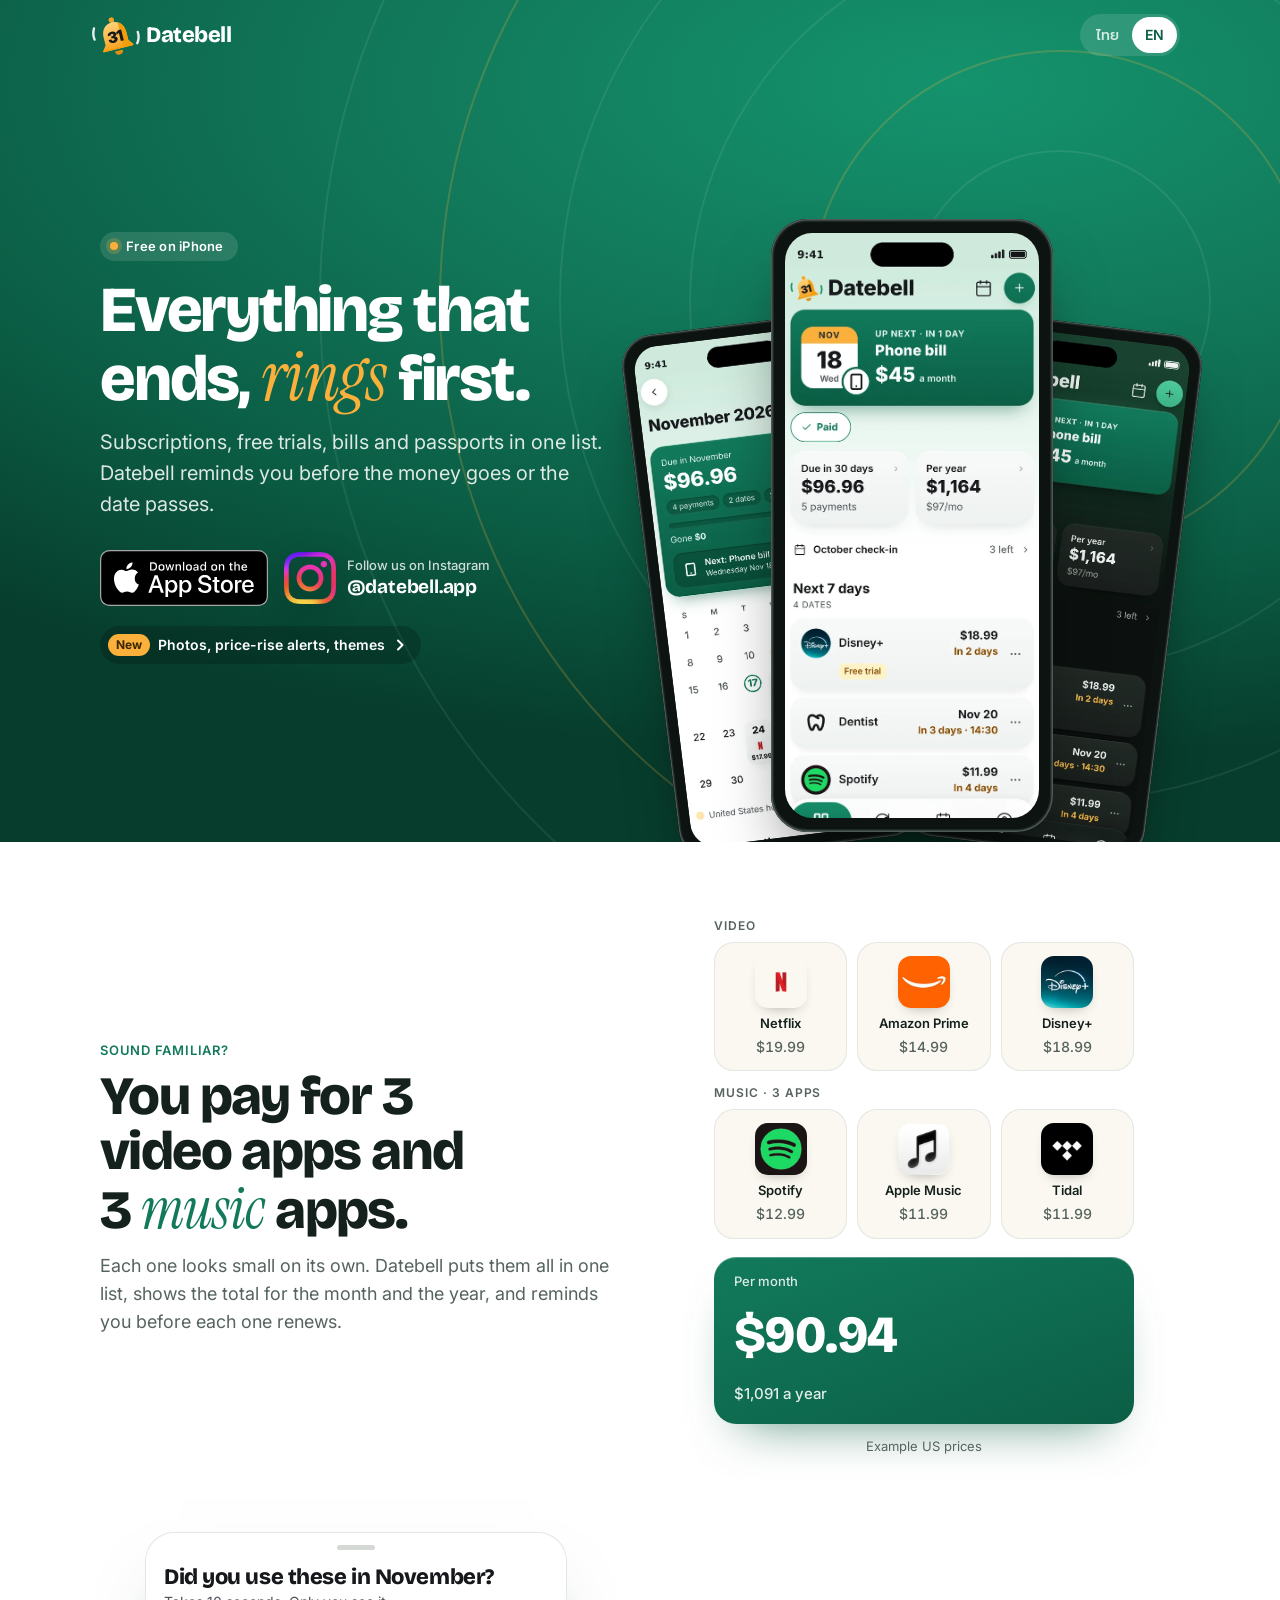
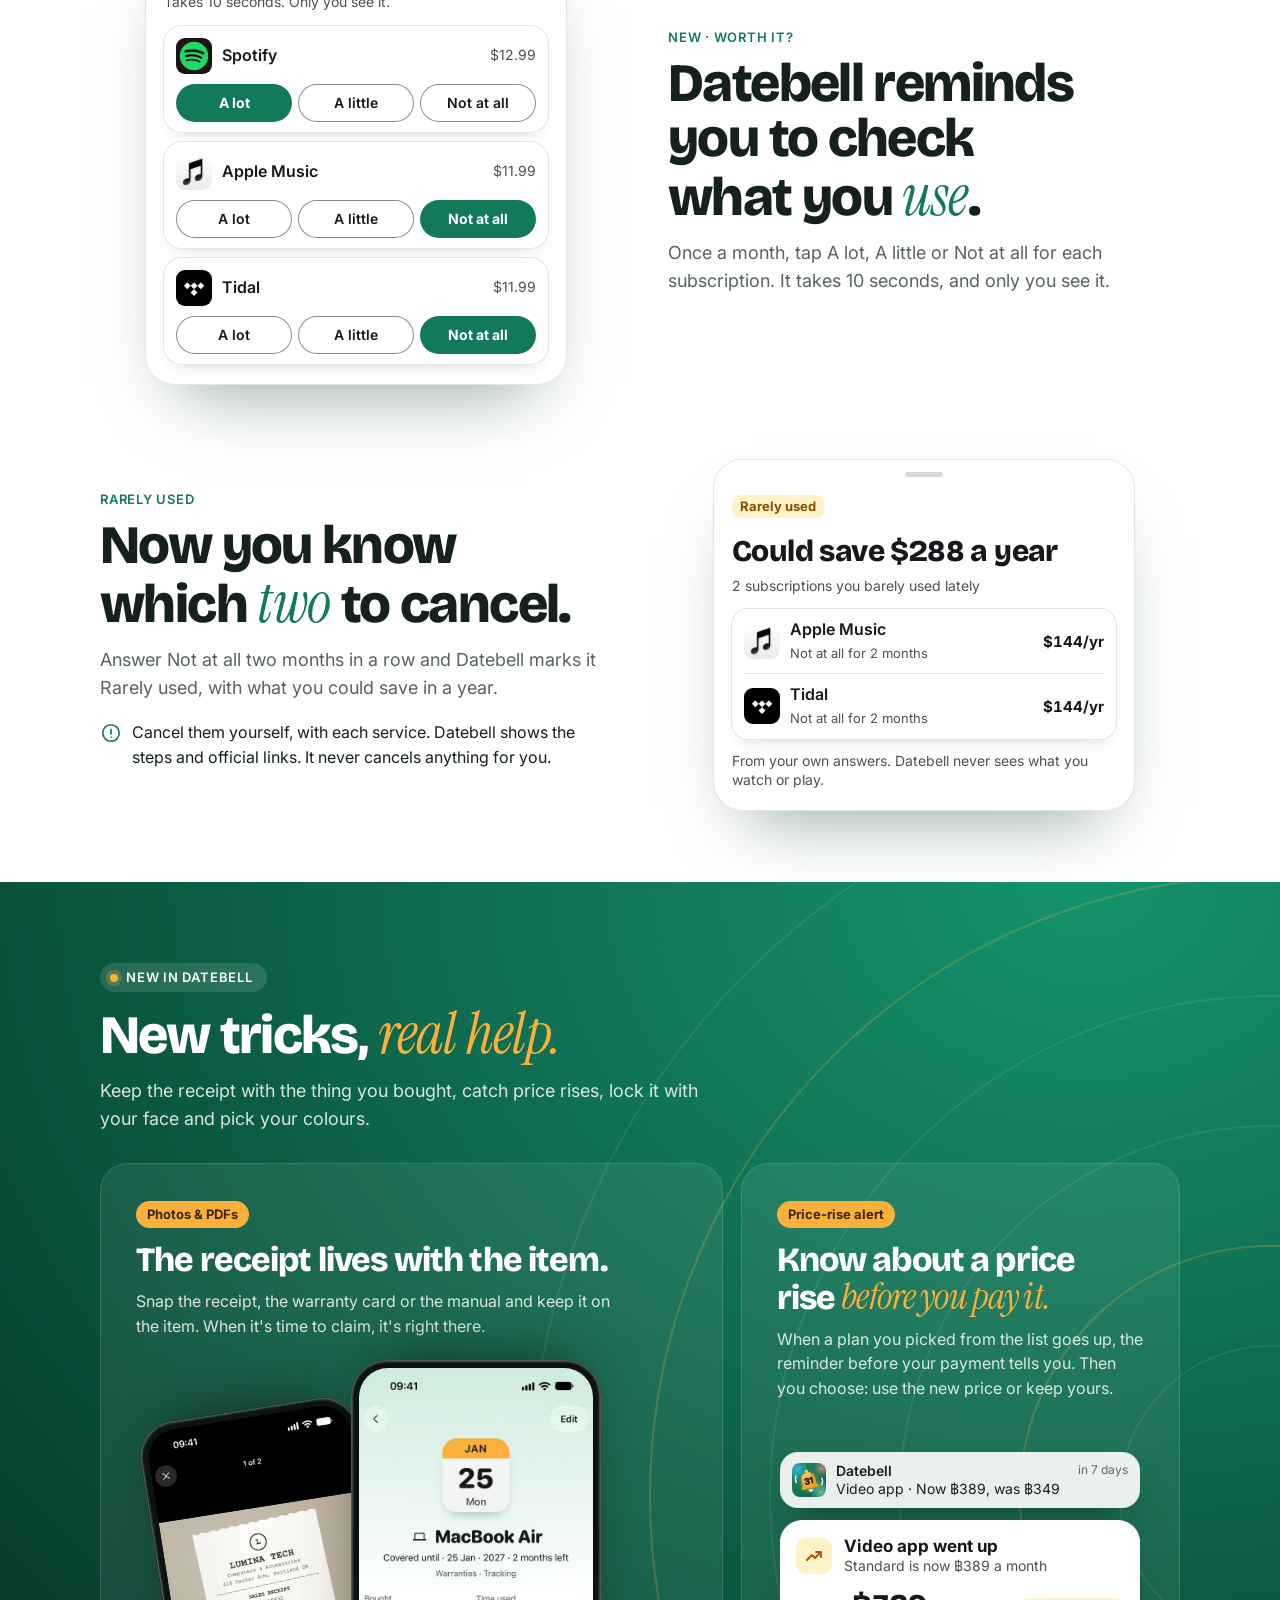
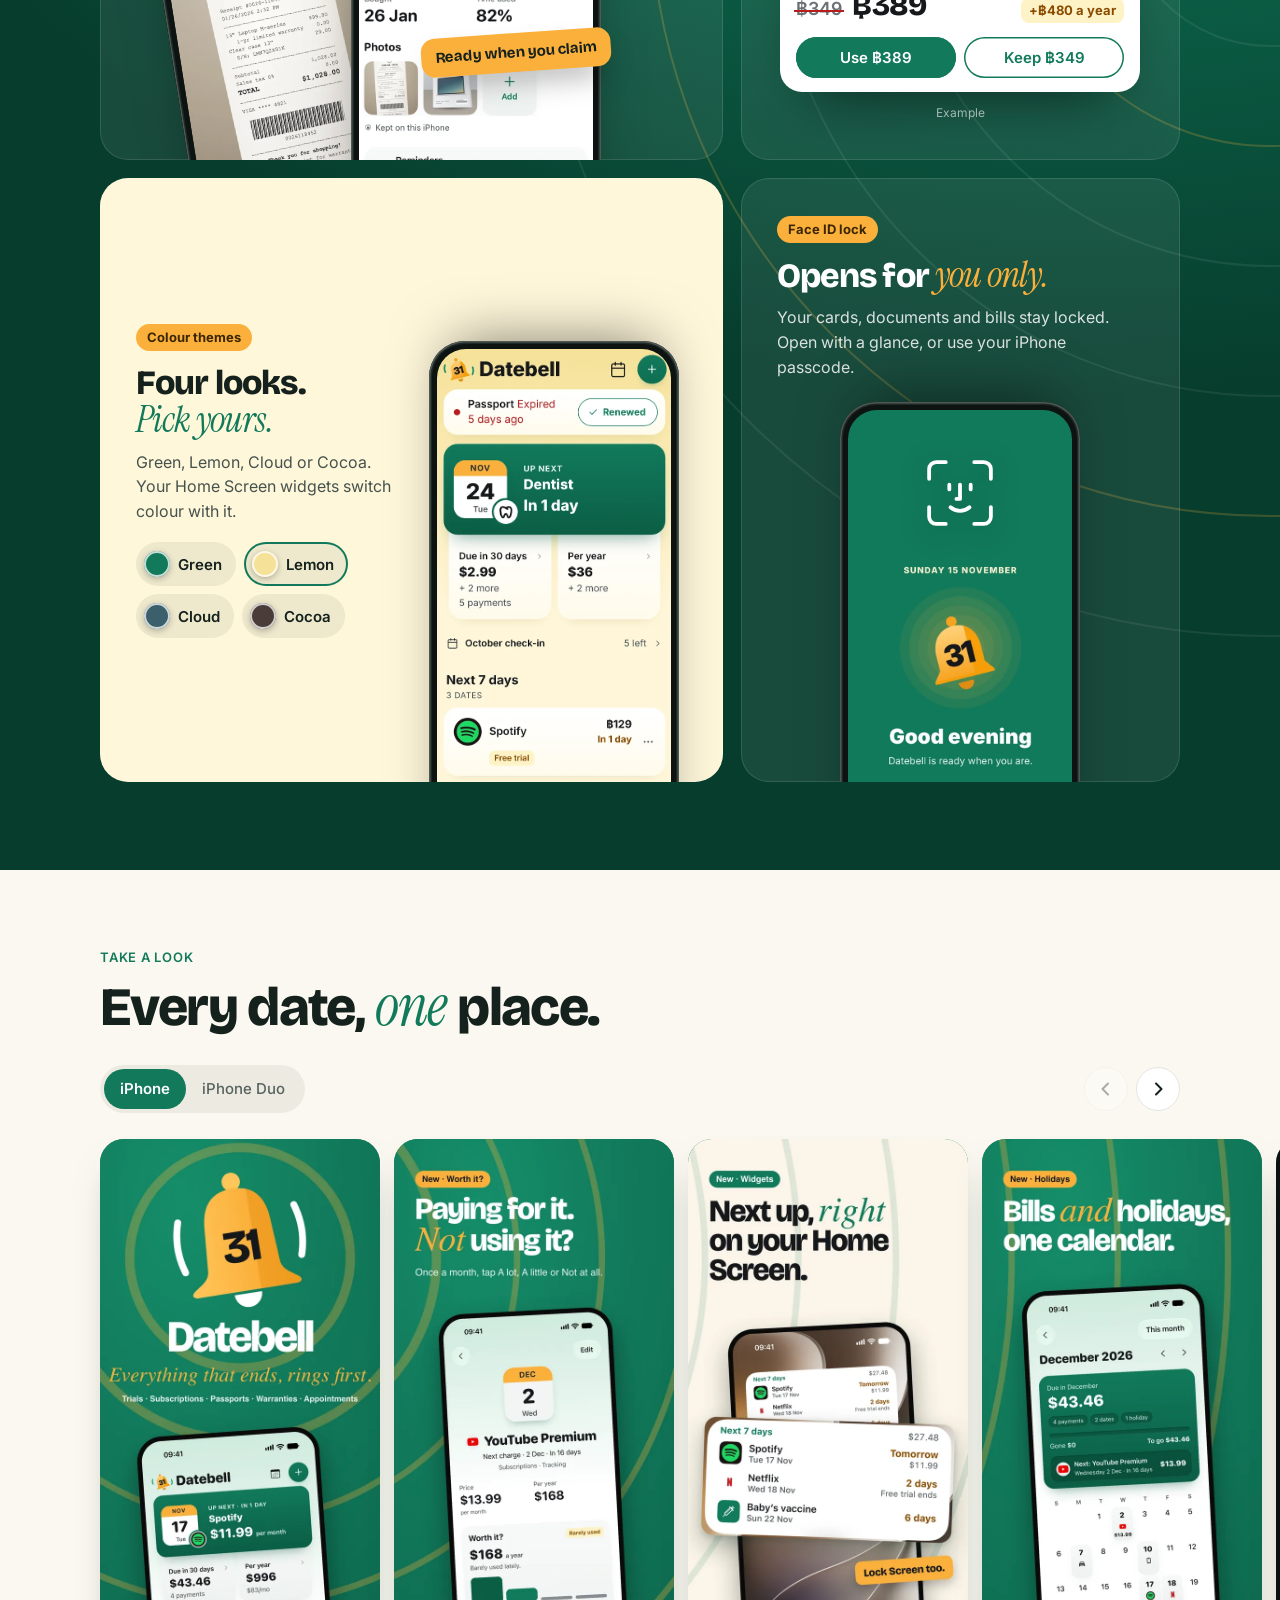
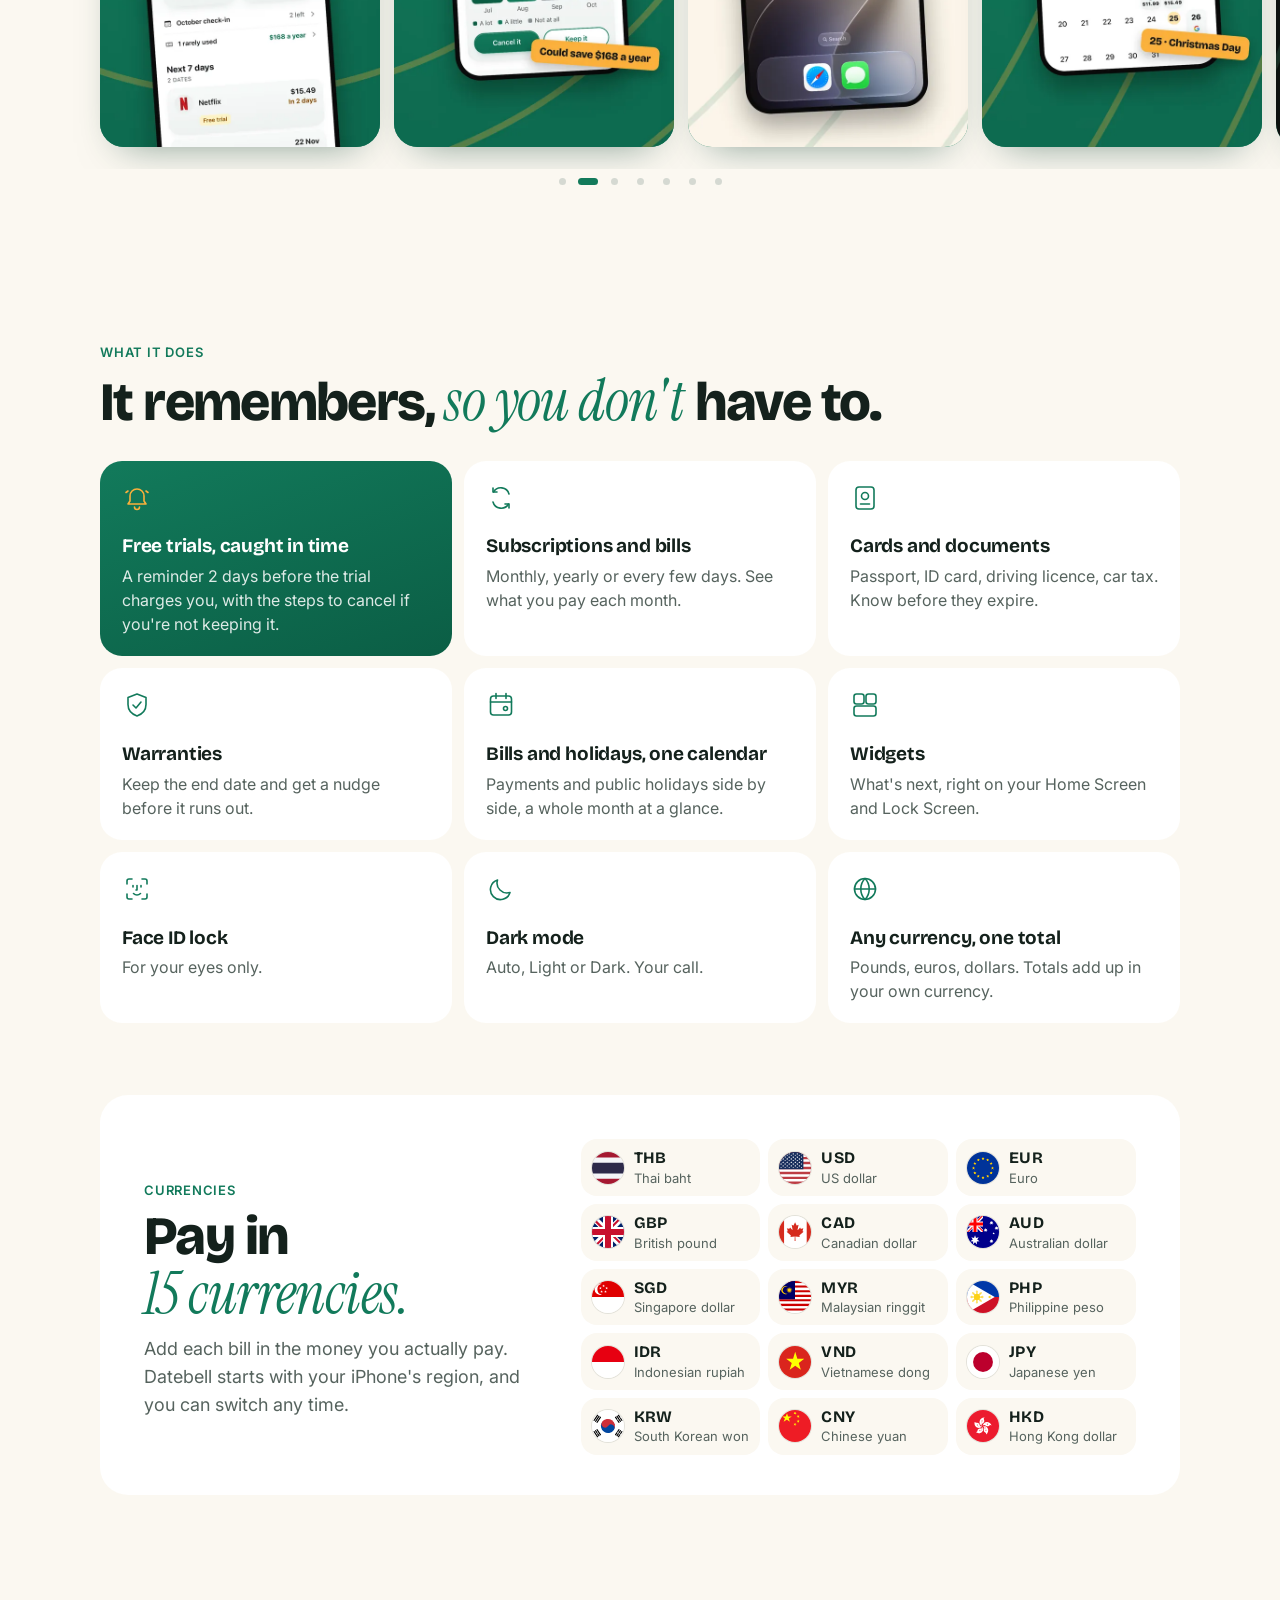
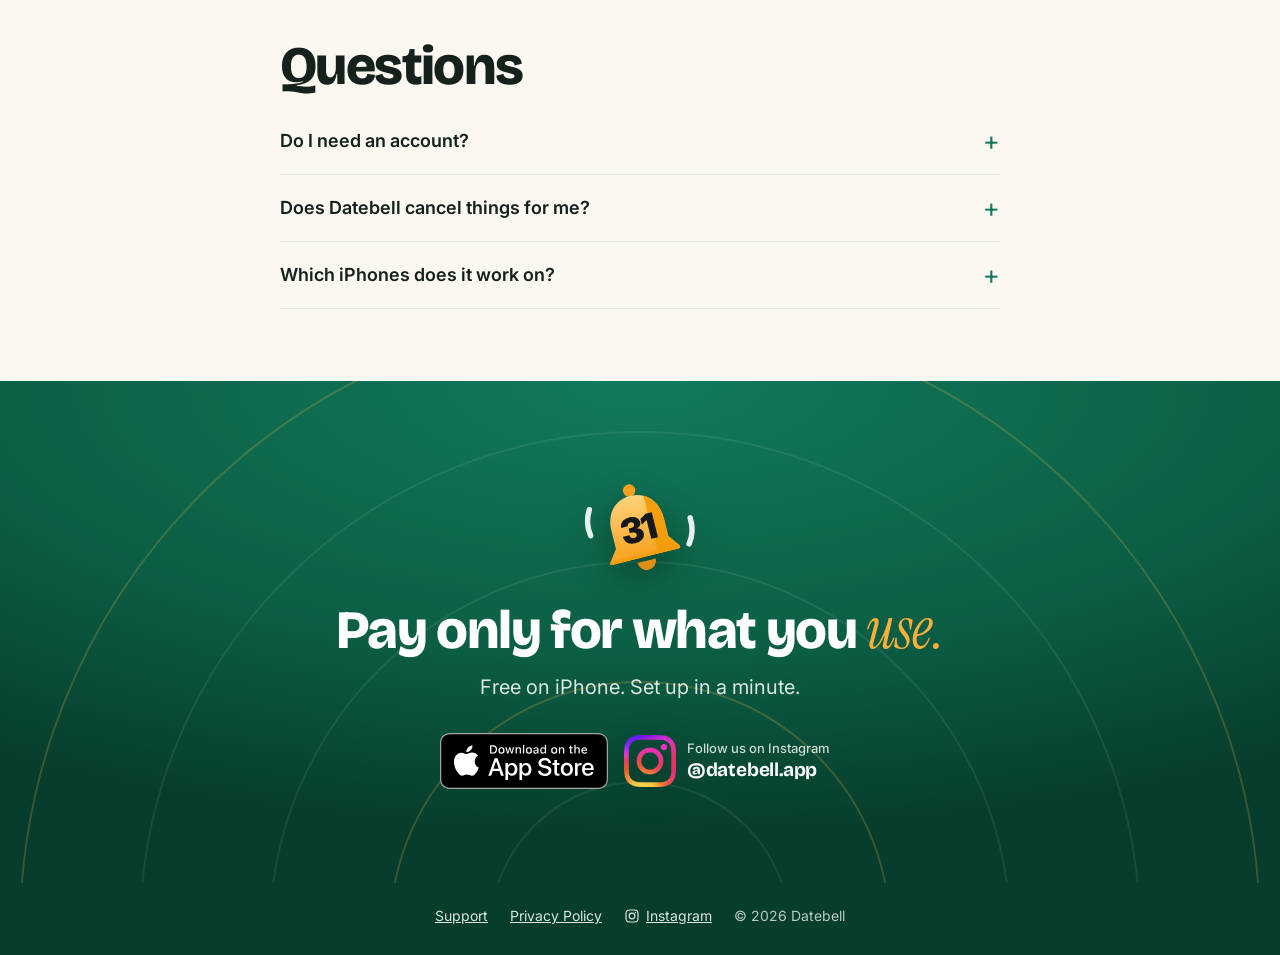
==== index.html @ 87855f4f "Show new features: photos & PDFs, price-rise alert, colour themes, Face ID lock Co-Authored-By: Clau" ====
<!doctype html>
<html lang="th">
<head>
<meta charset="utf-8">
<meta name="viewport" content="width=device-width,initial-scale=1,viewport-fit=cover">
<title>Datebell: อะไรใกล้หมดเขต กระดิ่งดังก่อน</title>
<meta name="description" content="Datebell เตือนก่อนหมดทดลองฟรี ก่อนตัดค่าสมาชิก และก่อนบัตร เอกสาร ประกันหมดอายุ ฟรีบน iPhone">
<meta name="theme-color" content="#0B5E45">
<meta property="og:type" content="website">
<meta property="og:site_name" content="Datebell">
<meta property="og:title" content="Datebell: อะไรใกล้หมดเขต กระดิ่งดังก่อน">
<meta property="og:description" content="เตือนก่อนหมดทดลองฟรี ก่อนตัดค่าสมาชิก และก่อนบัตร เอกสาร ประกันหมดอายุ ฟรีบน iPhone">
<meta property="og:url" content="https://datebell.github.io/">
<meta property="og:image" content="https://datebell.github.io/img/og.png">
<meta property="og:image:width" content="1200">
<meta property="og:image:height" content="630">
<meta name="twitter:card" content="summary_large_image">
<link rel="icon" href="icon.png">
<link rel="apple-touch-icon" href="img/icon-180.png">
<link rel="preconnect" href="https://fonts.googleapis.com">
<link rel="preconnect" href="https://fonts.gstatic.com" crossorigin>
<link rel="stylesheet" href="https://fonts.googleapis.com/css2?family=Bricolage+Grotesque:opsz,wght@12..96,600;12..96,800&family=Instrument+Serif:ital@1&family=Inter:wght@400;500;600&family=Prompt:wght@400;600;700&display=swap">
<style>
:root{
  --green:#168E6A;--green-ink:#127A5B;--deep:#0B5E45;--deeper:#073D2D;
  --yellow:#FBB03B;--gold:#F0A12A;
  --ink:#14211C;--muted:#56635E;--line:#E4E7E2;
  --paper:#FBF8F1;--card:#FFFFFF;--mint:#E7F3EE;
  --display:"Bricolage Grotesque","Prompt",system-ui,sans-serif;
  --serif:"Instrument Serif",Georgia,serif;
  --body:Inter,"Sukhumvit Set","Prompt",-apple-system,system-ui,sans-serif;
  --r:28px;--ease:cubic-bezier(.2,.8,.2,1);
}
*{box-sizing:border-box}
html{-webkit-text-size-adjust:100%;scroll-behavior:smooth}
body{margin:0;background:var(--paper);color:var(--ink);font:400 17px/1.55 var(--body);-webkit-font-smoothing:antialiased;overflow-x:hidden}
html[lang="th"] body{line-height:1.7}
img{max-width:100%;height:auto;display:block}
a{color:var(--green-ink)}
[data-l]{display:none}
html[lang="th"] [data-l="th"],html[lang="en"] [data-l="en"]{display:revert}
.wrap{max-width:1120px;margin:0 auto;padding:0 20px}
.sr{position:absolute;width:1px;height:1px;overflow:hidden;clip:rect(0 0 0 0);white-space:nowrap}
:focus-visible{outline:2px solid var(--yellow);outline-offset:3px;border-radius:8px}

/* ---------- hero ---------- */
.hero{position:relative;color:#fff;background:radial-gradient(120% 80% at 75% 10%,#14936D 0%,var(--green-ink) 35%,var(--deep) 70%,var(--deeper) 100%);overflow:hidden;isolation:isolate}
.rings{position:absolute;z-index:-1;width:1500px;height:1500px;left:50%;top:50%;transform:translate(-22%,-58%);pointer-events:none}
.rings circle{fill:none;stroke:rgba(255,255,255,.075);stroke-width:2}
.rings circle.y{stroke:rgba(251,176,59,.22)}
.top{display:flex;align-items:center;justify-content:space-between;padding-top:calc(14px + env(safe-area-inset-top));padding-bottom:6px}
.mark{display:flex;align-items:center;gap:10px;text-decoration:none;color:#fff;font:800 22px/1 var(--display);letter-spacing:-.02em}
.mark img{width:36px;height:36px;border-radius:9px}
.lang{display:inline-flex;background:rgba(255,255,255,.12);border-radius:999px;padding:3px}
.lang button{font:500 14px/1 var(--body);border:0;background:none;color:rgba(255,255,255,.82);padding:0 13px;min-height:36px;border-radius:999px;cursor:pointer}
.lang button[aria-pressed="true"]{background:#fff;color:var(--deep);font-weight:600}
.hero-grid{display:grid;gap:8px;padding-top:26px;padding-bottom:0}
.copy{text-align:center}
.pill{display:inline-flex;align-items:center;gap:8px;font:600 13px/1 var(--body);letter-spacing:.02em;background:rgba(255,255,255,.12);color:#fff;border-radius:999px;padding:8px 14px 8px 10px}
.pill i{width:8px;height:8px;border-radius:50%;background:var(--yellow);box-shadow:0 0 0 4px rgba(251,176,59,.22)}
h1{font:800 clamp(40px,11.5vw,76px)/.98 var(--display);letter-spacing:-.035em;margin:18px auto 16px;max-width:10.5em;text-wrap:balance}
html[lang="th"] h1{font-family:"Prompt",var(--display);font-weight:700;letter-spacing:-.01em;line-height:1.18;font-size:clamp(36px,10.5vw,64px);max-width:9em}
h1 em,h2 em{font:400 italic 1.08em/1 var(--serif);letter-spacing:-.01em}
html[lang="th"] h1 em,html[lang="th"] h2 em{font:inherit;font-style:normal}
h1 em,.final h2 em{color:var(--yellow)}
.lede{font-size:clamp(17px,4.4vw,20px);color:rgba(255,255,255,.86);max-width:30em;margin:0 auto;text-wrap:pretty}
.cta{display:flex;flex-wrap:wrap;justify-content:center;align-items:center;gap:12px;margin:28px 0 0}
.igb{display:inline-flex;align-items:center;gap:11px;min-height:56px;padding:4px 10px 4px 4px;border-radius:16px;color:#fff;text-decoration:none;line-height:1;transition:transform .2s var(--ease)}
.igb:active{transform:scale(.97)}
.igb .logo{flex:0 0 auto;display:grid;place-items:center;filter:drop-shadow(0 6px 14px rgba(0,0,0,.25))}
.igb .logo img{width:52px;height:52px}
.igb .t{display:flex;flex-direction:column;gap:5px;text-align:left}
.igb small{font:500 13px/1 var(--body);color:rgba(255,255,255,.8)}
.igb b{font:700 19px/1 var(--display);letter-spacing:-.01em}
.badge{display:inline-block;line-height:0;border-radius:12px;transition:transform .2s var(--ease)}
.badge:active{transform:scale(.97)}
.badge img{height:56px;width:auto}
.ig{flex:0 0 auto;fill:none;stroke:currentColor;stroke-width:1.8}
.ig .dot{fill:currentColor;stroke:none}
footer .igl{display:inline-flex;align-items:center;gap:6px}
footer .igl .ig{width:16px;height:16px}
.note{font-size:14px;color:rgba(255,255,255,.78)}
.note b{color:#fff;font-weight:600}

/* phone fan */
.stage{position:relative;height:clamp(440px,128vw,600px);margin-top:34px}
@keyframes ring{0%,62%,100%{transform:rotate(0)}66%{transform:rotate(14deg)}72%{transform:rotate(-11deg)}78%{transform:rotate(7deg)}84%{transform:rotate(-4deg)}90%{transform:rotate(2deg)}}
.slide{position:absolute;left:50%;top:62px;width:clamp(200px,56vw,270px);aspect-ratio:600/1304;border-radius:13% / 6%;padding:2.6%;background:#0C1310;box-shadow:0 40px 70px -24px rgba(0,0,0,.6),inset 0 0 0 1.5px rgba(255,255,255,.22),inset 0 0 0 3px #1E2925;transition:transform .9s var(--ease)}
.slide img{width:100%;height:100%;object-fit:cover;object-position:top;border-radius:10.6% / 4.9%}
.s1{z-index:3;transform:translateX(-50%)}
.s2{z-index:2;transform:translateX(-112%) translateY(46px) rotate(-8deg) scale(.86)}
.s3{z-index:1;transform:translateX(12%) translateY(46px) rotate(8deg) scale(.86)}
.js .stage:not(.in) .s2{transform:translateX(-50%) translateY(30px) scale(.9)}
.js .stage:not(.in) .s3{transform:translateX(-50%) translateY(30px) scale(.9)}


/* ---------- sections ---------- */
section.block{padding:72px 0}
.kicker{display:inline-block;font:600 13px/1 var(--body);letter-spacing:.06em;text-transform:uppercase;color:var(--green-ink);margin-bottom:12px}
html[lang="th"] .kicker{letter-spacing:0;text-transform:none;font-size:14px}
h2{font:800 clamp(32px,8.6vw,54px)/1.02 var(--display);letter-spacing:-.03em;margin:0 0 14px;text-wrap:balance}
html[lang="th"] h2{font-family:"Prompt",var(--display);font-weight:700;letter-spacing:0;line-height:1.25}
h2 em{color:var(--green-ink)}
.intro{color:var(--muted);font-size:18px;max-width:34em;margin:0;text-wrap:pretty}
.head{margin-bottom:30px}

/* gallery */
.gal-bar{display:flex;flex-wrap:wrap;gap:12px;align-items:center;justify-content:space-between;margin-bottom:22px}
.seg{display:inline-flex;background:#EDEAE1;border-radius:999px;padding:4px}
.seg button{font:500 15px/1 var(--body);border:0;background:none;color:var(--muted);min-height:40px;padding:0 16px;border-radius:999px;cursor:pointer}
.seg button[aria-pressed="true"]{background:var(--green-ink);color:#fff;font-weight:600}
.arrows{display:none;gap:8px}
.arrows button{width:44px;height:44px;border-radius:50%;border:1px solid var(--line);background:#fff;color:var(--ink);cursor:pointer;display:grid;place-items:center}
.arrows button:disabled{opacity:.35;cursor:default}
.rail{display:flex;gap:14px;overflow-x:auto;scroll-snap-type:x mandatory;--side:max(20px,calc((100vw - 1080px) / 2));padding:4px var(--side) 22px;scroll-padding-inline:var(--side);margin:0 calc(50% - 50vw);scrollbar-width:none;overscroll-behavior-x:contain}
.rail::-webkit-scrollbar{display:none}
.rail figure{margin:0;flex:0 0 auto;scroll-snap-align:center;width:min(66vw,280px);aspect-ratio:600/1304;border-radius:24px;overflow:hidden;background:var(--green-ink);box-shadow:0 18px 40px -22px rgba(7,61,45,.55)}
.rail.duo figure{width:min(86vw,560px);aspect-ratio:1200/844}
.rail img{width:100%;height:100%;object-fit:cover}
.dots{display:flex;justify-content:center;gap:2px}
.dots button{width:24px;height:24px;border:0;background:none;padding:0;cursor:pointer;display:grid;place-items:center}
.dots i{display:block;width:7px;height:7px;border-radius:7px;background:#D5D9D2;transition:width .3s var(--ease),background .3s}
.dots button[aria-current="true"] i{width:20px;background:var(--green-ink)}

/* subscription story (follows the reel: pain, one list, Worth it?, cancel yourself) */
.story{background:var(--card)}
.beat{display:grid;gap:30px;align-items:center}
.beat+.beat{margin-top:76px}
.tiles{display:grid;grid-template-columns:repeat(3,1fr);gap:10px;max-width:420px;margin:0 auto;width:100%}
.tiles .grp{grid-column:1/-1;font:600 12px/1 var(--body);letter-spacing:.08em;text-transform:uppercase;color:var(--muted);margin-top:6px}
html[lang="th"] .tiles .grp{letter-spacing:0;text-transform:none;font-size:13px}
.tile{background:var(--paper);border-radius:20px;padding:14px 8px 12px;text-align:center;box-shadow:inset 0 0 0 1px var(--line)}
.tile img{width:52px;height:52px;border-radius:13px;margin:0 auto 8px;box-shadow:0 6px 14px -8px rgba(0,0,0,.4)}
.tile b{display:block;font:600 13px/1.2 var(--body);white-space:nowrap;overflow:hidden;text-overflow:ellipsis}
.tile span{font:500 14px/1.3 var(--body);color:var(--muted);font-variant-numeric:tabular-nums}
.js .beat:not(.in) .tile{opacity:0;transform:translateY(16px) scale(.92)}
.tile{transition:opacity .5s var(--ease),transform .7s var(--ease)}
.total{grid-column:1/-1;margin-top:8px;border-radius:22px;padding:18px 20px;color:#fff;background:linear-gradient(160deg,var(--green-ink),var(--deep));box-shadow:inset 0 1px 0 rgba(255,255,255,.28),0 26px 50px -28px rgba(11,94,69,.7)}
.total small{display:block;font:500 13px/1 var(--body);color:rgba(255,255,255,.85)}
.total .big{font:800 clamp(40px,11vw,52px)/1.05 var(--display);letter-spacing:-.03em;font-variant-numeric:tabular-nums;margin:6px 0 2px;display:block}
.total .yr{font:500 15px/1.3 var(--body);color:rgba(255,255,255,.88)}
.eg{grid-column:1/-1;text-align:center;font-size:13px;color:var(--muted);margin:2px 0 0}
/* app sheets, drawn from the real check-in and Rarely used sheets */
.sheet{max-width:420px;margin:0 auto;width:100%;background:#fff;border-radius:var(--r);padding:12px 18px 20px;color:#16181B;box-shadow:0 0 0 1px var(--line),0 36px 70px -34px rgba(7,61,45,.5)}
.sheet::before{content:"";display:block;width:38px;height:5px;border-radius:5px;background:#D5D9D6;margin:0 auto 14px}
.sheet h3{font:800 22px/1.2 var(--display);letter-spacing:-.02em;margin:0 0 2px}
html[lang="th"] .sheet h3{font-family:"Prompt",var(--display);font-weight:700;letter-spacing:0}
.sheet .sm{font-size:14px;line-height:1.4;color:#4B5157;margin:0 0 14px}
.urow{border-radius:18px;padding:12px 12px 10px;background:#fff;box-shadow:0 0 0 1px #E4E6E5,0 8px 18px -12px rgba(22,24,27,.3);margin-top:10px}
.urow .who{display:flex;align-items:center;gap:10px;font:600 16px/1.2 var(--body);margin-bottom:10px}
.urow .who img,.rrow img{width:36px;height:36px;border-radius:9px;flex:0 0 auto}
.urow .who span{margin-left:auto;font-weight:400;font-size:14px;color:#4B5157}
.pick{display:flex;gap:6px}
.pick i{flex:1;font:600 14px/1 var(--body);font-style:normal;text-align:center;padding:12px 4px;border-radius:22px;box-shadow:inset 0 0 0 1px #868B90;transition:background .35s var(--ease),color .35s,box-shadow .35s}
.beat.in .pick i.on,html:not(.js) .pick i.on{background:#127A5B;color:#fff;box-shadow:none;font-weight:700}
.urow:nth-of-type(2) .pick i{transition-delay:.45s}.urow:nth-of-type(3) .pick i{transition-delay:.9s}
.sheet .tagr{display:inline-block;font:700 13px/1 var(--body);color:#8A4B00;background:#FEF3C7;border-radius:8px;padding:5px 8px;margin-bottom:10px}
.sheet .save-n{font:800 clamp(24px,7vw,30px)/1.15 var(--display);letter-spacing:-.02em;margin:0 0 2px;font-variant-numeric:tabular-nums}
html[lang="th"] .sheet .save-n{font-family:"Prompt",var(--display);font-weight:700;letter-spacing:0}
.rlist{border-radius:16px;box-shadow:0 0 0 1px #E4E6E5,0 8px 18px -12px rgba(22,24,27,.3);padding:0 12px;margin:14px 0 12px}
.rrow{display:flex;align-items:center;gap:10px;padding:10px 0}
.rrow+.rrow{border-top:1px solid #E4E6E5}
.rrow div{flex:1;min-width:0;line-height:1.3}
.rrow b{display:block;font:600 16px/1.3 var(--body)}
.rrow div span{font-size:13px;color:#4B5157}
.rrow>span{font:700 15px/1 var(--body);font-variant-numeric:tabular-nums}
.sheet .sm:last-child{margin:0}
.self{display:flex;gap:10px;align-items:flex-start;margin-top:18px;font-size:16px;color:var(--ink);max-width:34em}
.self svg{flex:0 0 auto;width:22px;height:22px;margin-top:2px;stroke:var(--green-ink);fill:none;stroke-width:1.8;stroke-linecap:round;stroke-linejoin:round}

/* features */
.feats{display:grid;gap:12px}
.f{position:relative;background:var(--card);border-radius:22px;padding:22px 22px 20px}
.f svg{width:30px;height:30px;stroke:var(--green-ink);fill:none;stroke-width:1.6;stroke-linecap:round;stroke-linejoin:round;margin-bottom:14px}
.f h3{font:700 19px/1.25 var(--display);letter-spacing:-.01em;margin:0 0 6px}
html[lang="th"] .f h3{font-family:"Prompt",var(--display);font-weight:600;letter-spacing:0}
.f p{margin:0;color:var(--muted);font-size:16px;line-height:1.5}
.new{position:absolute;top:20px;right:18px;font:600 12px/1 var(--body);color:#3A2600;background:#FDE3B5;border-radius:999px;padding:6px 9px}
.f.hero-f{background:linear-gradient(160deg,var(--green-ink),var(--deep));color:#fff}
.f.hero-f svg{stroke:var(--yellow)}
.f.hero-f p{color:rgba(255,255,255,.86)}

/* faq */
.faq{max-width:760px}
.faq details{border-bottom:1px solid var(--line)}
.faq summary{list-style:none;cursor:pointer;display:flex;justify-content:space-between;gap:16px;align-items:center;padding:20px 0;font:600 18px/1.35 var(--body)}
.faq summary::-webkit-details-marker{display:none}
.faq summary::after{content:"+";font:400 26px/1 var(--body);color:var(--green-ink);transition:transform .25s var(--ease)}
.faq details[open] summary::after{transform:rotate(45deg)}
.faq p{margin:0 0 20px;color:var(--muted)}

/* final */
.final{position:relative;overflow:hidden;isolation:isolate;text-align:center;color:#fff;background:radial-gradient(90% 90% at 50% 0%,var(--green-ink),var(--deep) 60%,var(--deeper));padding:84px 0 92px}
.final .rings{transform:translate(-50%,-30%)}
.final h2{color:#fff}
.final .lede{margin-bottom:6px}

footer{background:var(--deeper);color:rgba(255,255,255,.72);font-size:14px}
footer .wrap{display:flex;flex-wrap:wrap;gap:10px 22px;justify-content:center;padding-top:22px;padding-bottom:calc(96px + env(safe-area-inset-bottom))}
footer a{color:rgba(255,255,255,.86)}

/* sticky mobile cta */
.dock{position:fixed;z-index:20;left:12px;right:12px;bottom:calc(12px + env(safe-area-inset-bottom));display:flex;align-items:center;gap:12px;padding:10px 10px 10px 12px;border-radius:20px;background:rgba(255,255,255,.92);backdrop-filter:blur(16px) saturate(1.4);-webkit-backdrop-filter:blur(16px) saturate(1.4);box-shadow:0 18px 40px -14px rgba(7,61,45,.45),0 0 0 1px rgba(7,61,45,.06);transform:translateY(140%);transition:transform .45s var(--ease)}
.dock.show{transform:none}
.dock img{width:40px;height:40px;border-radius:10px}
.dock div{flex:1;min-width:0;line-height:1.25}
.dock b{display:block;font:700 16px/1.2 var(--display)}
.dock div>span{font-size:13px;color:var(--muted)}
.dock a.get{flex:0 0 auto;display:inline-flex;align-items:center;min-height:44px;padding:0 18px;border-radius:999px;background:var(--green-ink);color:#fff;text-decoration:none;font:600 15px/1 var(--body)}
.dock a.get:active{background:#0F6E52}

/* reveal */
.js .rv{opacity:0;transform:translateY(22px);transition:opacity .7s var(--ease),transform .8s var(--ease)}
.js .rv.in{opacity:1;transform:none}



/* gold bell: swings like "rings" (same keyframes and timing) */
.dbell{display:block;overflow:visible}
.dbell .sw{transform-box:view-box;transform-origin:422px 217px}
.dbell .cl{transform-box:view-box;transform-origin:422px 217px}
.dbell .w{transform-box:fill-box;transform-origin:center;opacity:.9}
.mark .dbell{width:52px;height:52px;margin:-8px -6px -8px -10px}
.final .dbell{width:120px;height:120px;margin:0 auto 14px;filter:drop-shadow(0 12px 16px rgba(0,0,0,.3))}
.ringing .sw{animation:ring 3s var(--ease) 1}
.ringing .cl{animation:clap 3s var(--ease) 1}
.ringing .wl{animation:waveL 3s var(--ease) 1}
.ringing .wr{animation:waveR 3s var(--ease) 1}
@keyframes clap{0%,64%,100%{transform:rotate(0)}68%{transform:rotate(-6deg)}74%{transform:rotate(8deg)}80%{transform:rotate(-5deg)}86%{transform:rotate(3deg)}}
@keyframes waveL{0%,62%,100%{transform:none;opacity:.9}70%{transform:translateX(-40px) scale(1.12);opacity:1}82%{transform:translateX(-10px);opacity:.9}}
@keyframes waveR{0%,62%,100%{transform:none;opacity:.9}70%{transform:translateX(40px) scale(1.12);opacity:1}82%{transform:translateX(10px);opacity:.9}}
.mark{cursor:pointer}


/* ---------- motion ---------- */
@keyframes up{to{opacity:1;transform:none}}
.js .copy>*{opacity:0;transform:translateY(18px);animation:up .9s var(--ease) forwards}
.js .copy>:nth-child(2){animation-delay:.08s}.js .copy>:nth-child(3){animation-delay:.18s}.js .copy>:nth-child(4){animation-delay:.28s}
h1 em{display:inline-block;transform-origin:50% 10%}
.ringing h1 em,h1.ringing em{animation:ring 3s var(--ease) 1}
.ripple{position:absolute;left:50%;top:46%;width:0;height:0;z-index:0;pointer-events:none}
.ripple i{position:absolute;left:-250px;top:-250px;width:500px;height:500px;border-radius:50%;border:2px solid rgba(251,176,59,.4);opacity:0;animation:ripple 5.4s cubic-bezier(.15,.6,.3,1) infinite}
.ripple i:nth-child(2){animation-delay:1.8s;border-color:rgba(255,255,255,.25)}
.ripple i:nth-child(3){animation-delay:3.6s}
@keyframes ripple{0%{transform:scale(.2);opacity:.9}100%{transform:scale(1.8);opacity:0}}
.final .ripple{top:130px}
@keyframes float{50%{translate:0 -12px}}
.slide{animation:float 6.5s ease-in-out infinite}
.s2{animation-delay:-2.2s}.s3{animation-delay:-4.4s}
.ntf{position:absolute;z-index:5;left:50%;top:-30px;width:min(330px,84vw);display:flex;gap:10px;align-items:center;padding:10px 12px;border-radius:20px;background:rgba(248,248,246,.9);-webkit-backdrop-filter:blur(18px) saturate(1.5);backdrop-filter:blur(18px) saturate(1.5);color:var(--ink);box-shadow:0 22px 44px -16px rgba(0,0,0,.5);opacity:0;transform:translate(-50%,-18px) scale(.95);transition:opacity .45s var(--ease),transform .7s var(--ease)}
.ntf{transition-duration:.2s,.25s}
.ntf.on{opacity:1;transform:translate(-50%,0);transition-duration:.45s,.7s}
.ntf img{width:38px;height:38px;border-radius:9px;flex:0 0 auto}
.ntf div{flex:1;min-width:0;line-height:1.3}
.ntf b{display:flex;justify-content:space-between;gap:8px;font:600 14px/1.3 var(--body)}
.ntf b small{white-space:nowrap;font-weight:400;color:#5F6A65;font-size:12px}
.ntf div>span{display:block;font-size:14px}
.js .f svg{opacity:0;transform:scale(.5) rotate(-18deg);transition:opacity .5s var(--ease) .25s,transform .8s var(--ease) .25s}
.js .f.in svg{opacity:1;transform:none}
.f{transition:box-shadow .3s var(--ease),translate .3s var(--ease)}
@media (hover:hover){.f:hover{translate:0 -4px;box-shadow:0 18px 36px -20px rgba(7,61,45,.35)}.badge:hover,.igb:hover{transform:translateY(-2px)}}

@media (min-width:640px){
  .feats{grid-template-columns:repeat(2,1fr)}
  .arrows{display:flex}
}
@media (min-width:960px){
  body{font-size:18px}
  h1{font-size:64px}
  html[lang="th"] h1{font-size:58px}
  .hero-grid{grid-template-columns:1fr 1fr;align-items:center;padding-top:30px;min-height:min(780px,calc(100vh - 60px))}
  .copy{text-align:left;padding-bottom:40px}
  h1,.copy .lede{margin-left:0}
  .copy .cta{justify-content:flex-start}
  .stage{height:640px;margin-top:20px}
  .ntf{top:-40px}
  .slide{width:282px}
  .s2{transform:translateX(-100%) translateY(60px) rotate(-7deg) scale(.86)}
  .s3{transform:translateX(0%) translateY(60px) rotate(7deg) scale(.86)}
  .beat{grid-template-columns:1fr 1fr;gap:56px}
  .beat.flip>:first-child{order:2}
  .feats{grid-template-columns:repeat(3,1fr)}
  .f.wide{grid-column:span 2}
  .dock{display:none}
  footer .wrap{padding-bottom:28px}
}
@media (prefers-reduced-motion:reduce){
  html{scroll-behavior:auto}
  .slide{animation:none}
  .ringing .sw,.ringing .cl,.ringing .w,.ringing h1 em{animation:none}
  .ripple{display:none}
  .js .copy>*{opacity:1;transform:none;animation:none}
  .js .f svg{opacity:1;transform:none;transition:none}
  .ntf{transition:none}
  .js .rv,.js .stage:not(.in) .s2,.js .stage:not(.in) .s3{opacity:1;transition:none}
  .js .stage:not(.in) .s2{transform:translateX(-112%) translateY(46px) rotate(-8deg) scale(.86)}
  .js .stage:not(.in) .s3{transform:translateX(12%) translateY(46px) rotate(8deg) scale(.86)}
  .js .rv{transform:none}
  .js .beat:not(.in) .tile{opacity:1;transform:none}
  .tile,.pick i{transition:none}
  .slide,.dock{transition:none}
}
/* Currencies (20 Nov 2026) */
#currencies{padding-top:0}
.cur{background:var(--card);border-radius:var(--r);padding:30px 22px 24px;display:grid;gap:26px}
.cur-t p{margin:0;color:var(--muted);max-width:30em}
.cur h2{margin-bottom:12px}
.flags{list-style:none;margin:0;padding:0;display:grid;grid-template-columns:repeat(2,minmax(0,1fr));gap:8px}
.flags li{display:flex;align-items:center;gap:10px;background:var(--paper);border-radius:16px;padding:10px 11px;min-width:0}
.flags img{width:32px;height:32px;border-radius:50%;flex:none;box-shadow:0 0 0 1px rgba(20,33,28,.1)}
.flags li>span{display:flex;flex-direction:column;min-width:0;line-height:1.2}
.flags b{font:700 16px/1.15 var(--display);letter-spacing:.01em}
.flags small{color:var(--muted);font-size:13px;line-height:1.25;margin-top:2px}
.js .cur .flags li{opacity:0;transform:translateY(10px) scale(.96);transition:opacity .45s var(--ease),transform .55s var(--ease);transition-delay:calc(var(--i)*35ms + .15s)}
.js .cur.in .flags li{opacity:1;transform:none}
.flags li:last-child{grid-column:1/-1}
@media (min-width:640px){.flags{grid-template-columns:repeat(3,minmax(0,1fr))}.flags li:last-child{grid-column:auto}}
@media (min-width:960px){.cur{grid-template-columns:minmax(0,5fr) minmax(0,7fr);align-items:center;gap:40px;padding:44px 44px 40px}}
@media (prefers-reduced-motion:reduce){.js .cur .flags li{opacity:1;transform:none;transition:none}}
/* ---------- New in Datebell (1.8 / 1.9) ---------- */
.newb{position:relative;overflow:hidden;isolation:isolate;color:#fff;background:radial-gradient(110% 70% at 85% 0%,#14936D 0%,var(--green-ink) 30%,var(--deep) 62%,var(--deeper) 100%);padding:80px 0 88px}
.newb .rings{transform:translate(-8%,-62%)}
.newb .kicker{display:inline-flex;align-items:center;gap:8px;color:#fff;background:rgba(255,255,255,.12);border-radius:999px;padding:8px 14px 8px 10px}
.newb .kicker i{width:8px;height:8px;border-radius:50%;background:var(--yellow);box-shadow:0 0 0 4px rgba(251,176,59,.22);animation:blink 2.4s var(--ease) infinite}
@keyframes blink{50%{box-shadow:0 0 0 8px rgba(251,176,59,0)}}
.newb h2{color:#fff}
.newb h2 em{color:var(--yellow)}
.newb .intro{color:rgba(255,255,255,.84)}
.nx{display:grid;gap:14px}
.nc{position:relative;overflow:hidden;border-radius:var(--r);padding:26px 22px 0;display:grid;gap:22px;background:rgba(255,255,255,.07);box-shadow:inset 0 0 0 1px rgba(255,255,255,.12)}
.nc .ntag{display:inline-block;font:700 13px/1 var(--body);color:#3A2600;background:var(--yellow);border-radius:999px;padding:7px 11px;margin-bottom:14px}
.nc h3{font:800 clamp(26px,7vw,34px)/1.08 var(--display);letter-spacing:-.025em;margin:0 0 10px;text-wrap:balance}
html[lang="th"] .nc h3{font-family:"Prompt",var(--display);font-weight:700;letter-spacing:0;line-height:1.28}
.nc h3 em{font:400 italic 1.08em/1 var(--serif);color:var(--yellow)}
html[lang="th"] .nc h3 em{font:inherit;font-style:normal}
.nc p{margin:0;color:rgba(255,255,255,.84);font-size:16px;line-height:1.55;max-width:30em}
.nv{position:relative;min-height:300px;display:flex;justify-content:center;align-items:flex-end}
/* phone (bottom cropped, like it rises out of the card) */
.ph{position:relative;width:min(240px,62vw);aspect-ratio:600/1300;border-radius:36px 36px 0 0;padding:8px 8px 0;background:#0C1310;box-shadow:0 -20px 60px -24px rgba(0,0,0,.55),inset 0 0 0 1.5px rgba(255,255,255,.22),inset 0 0 0 3px #1E2925;margin-bottom:-38%;overflow:hidden}
.ph img{width:100%;height:100%;object-fit:cover;object-position:top;border-radius:29px 29px 0 0}
.js .nc .ph{transform:translateY(40px);opacity:0;transition:transform 1s var(--ease) .1s,opacity .6s var(--ease) .1s}
.js .nc.in .ph{transform:none;opacity:1}
/* photos: two phones */
.duo2{height:340px;min-height:0;display:block}
.duo2 .ph{position:absolute;margin:0}
.duo2 .back{left:50%;top:44px;width:min(200px,50vw);transform-origin:bottom center}
.js .nc-photo .back{transform:translate(-92%,30px) rotate(-9deg);opacity:0}
.js .nc-photo.in .back,html:not(.js) .nc-photo .back{transform:translate(-92%,0) rotate(-9deg);opacity:1}
.duo2 .front{z-index:1;left:50%;top:0;width:min(220px,58vw);margin-left:calc(min(220px,58vw) * -.3)}
.pop{position:absolute;z-index:2;right:max(4%,calc(50% - 200px));bottom:22%;font:700 15px/1 var(--display);color:#14211C;background:var(--yellow);border-radius:14px;padding:12px 14px;box-shadow:0 16px 30px -12px rgba(0,0,0,.5);transform:rotate(-4deg) scale(.6);opacity:0;transition:transform .6s cubic-bezier(.3,1.6,.5,1) .9s,opacity .3s .9s}
html[lang="th"] .pop{font-family:"Prompt",var(--display);font-weight:600}
.nc.in .pop,html:not(.js) .pop{transform:rotate(-4deg);opacity:1}
/* price-rise card, drawn from the app's item card */
.nc-price .nv{flex-direction:column;align-items:center;justify-content:center;gap:12px;padding-bottom:28px;min-height:0}
.pn,.pc{width:100%;max-width:360px}
.pn{display:flex;gap:10px;align-items:center;padding:10px 12px;border-radius:18px;background:rgba(248,248,246,.94);color:var(--ink);box-shadow:0 18px 36px -16px rgba(0,0,0,.5)}
.pn img{width:34px;height:34px;border-radius:8px;flex:none}
.pn div{flex:1;min-width:0;line-height:1.3}
.pn b{display:flex;justify-content:space-between;font:600 14px/1.3 var(--body)}
.pn b small{font-weight:400;font-size:12px;color:#5F6A65}
.pn div>span{display:block;font-size:14px}
.pc{background:#fff;color:#16181B;border-radius:22px;padding:16px 16px 14px;box-shadow:0 30px 60px -28px rgba(0,0,0,.6)}
.pc-h{display:flex;gap:12px;align-items:center}
.pc-h .up{flex:none;width:36px;height:36px;border-radius:10px;background:#FEF3C7;display:grid;place-items:center}
.pc-h .up svg{width:20px;height:20px;fill:none;stroke:#B45309;stroke-width:2;stroke-linecap:round;stroke-linejoin:round}
.pc-h b{display:block;font:700 17px/1.25 var(--body)}
.pc-h small{display:block;font-size:14px;color:#4B5157;line-height:1.35}
.pc-n{display:flex;align-items:baseline;gap:10px;margin:14px 0 14px;font-variant-numeric:tabular-nums}
.pc-n .old{position:relative;font:600 18px/1 var(--body);color:#6B7176}
.pc-n .old::after{content:"";position:absolute;left:-2px;right:-2px;top:52%;height:2px;background:#B91C1C;transform:scaleX(0);transform-origin:left;transition:transform .45s var(--ease) .7s}
.pc-n .nw{font:800 30px/1 var(--display);letter-spacing:-.02em;display:inline-block;transform:translateY(10px);opacity:0;transition:transform .6s var(--ease) 1s,opacity .4s 1s}
.pc-n .yr{margin-left:auto;font:700 13px/1 var(--body);color:#8A4B00;background:#FEF3C7;border-radius:8px;padding:6px 8px;transform:scale(.7);opacity:0;transition:transform .5s cubic-bezier(.3,1.6,.5,1) 1.4s,opacity .3s 1.4s}
.nc.in .pc-n .old::after,html:not(.js) .pc-n .old::after{transform:none}
.nc.in .pc-n .nw,.nc.in .pc-n .yr,html:not(.js) .pc-n .nw,html:not(.js) .pc-n .yr{transform:none;opacity:1}
.pc-b{display:flex;gap:8px}
.pc-b i{flex:1;text-align:center;font:600 15px/1 var(--body);font-style:normal;padding:13px 6px;border-radius:999px;box-shadow:inset 0 0 0 1.5px #127A5B;color:#127A5B}
.pc-b i.pri{background:#127A5B;color:#fff}
.eg2{font-size:12px;color:rgba(255,255,255,.6)}
.js .nc-price .pn{transform:translateY(-14px);opacity:0;transition:transform .7s var(--ease) .2s,opacity .5s .2s}
.js .nc-price.in .pn{transform:none;opacity:1}
/* themes: the card takes the theme's colour */
.nc-theme{transition:background .6s var(--ease),color .6s var(--ease)}
.nc-theme[data-t="lemon"]{background:#FFF7DA;color:#14211C}
.nc-theme[data-t="cloud"]{background:linear-gradient(160deg,#3B5F6B,#264550)}
.nc-theme[data-t="cocoa"]{background:linear-gradient(160deg,#4A3C38,#2A2322)}
.nc-theme[data-t="lemon"] p{color:#46524D}
.nc-theme[data-t="lemon"] h3 em{color:#127A5B}
.nc-theme p,.nc-theme h3 em{transition:color .6s var(--ease)}
.sw{display:flex;flex-wrap:wrap;gap:8px;margin-top:18px}
.sw button{display:inline-flex;align-items:center;gap:8px;min-height:44px;padding:0 14px 0 8px;border-radius:999px;border:0;cursor:pointer;font:600 15px/1 var(--body);color:inherit;background:rgba(255,255,255,.12);transition:background .3s,box-shadow .3s}
.nc-theme[data-t="lemon"] .sw button{background:rgba(20,33,28,.07)}
.sw i{width:26px;height:26px;border-radius:50%;background:var(--c);box-shadow:inset 0 0 0 2px rgba(255,255,255,.75),0 2px 6px rgba(0,0,0,.25)}
.sw button[aria-pressed="true"]{box-shadow:inset 0 0 0 2px var(--yellow)}
.nc-theme[data-t="lemon"] .sw button[aria-pressed="true"]{box-shadow:inset 0 0 0 2px #127A5B}
.stack img{position:absolute;inset:8px 8px 0;width:calc(100% - 16px);height:calc(100% - 8px);opacity:0;transition:opacity .55s var(--ease)}
.stack img.on{opacity:1}
/* Face ID */
.fid{position:absolute;z-index:2;width:76px;height:76px;left:50%;top:14%;margin-left:-38px;fill:none;stroke:#fff;stroke-width:3.2;stroke-linecap:round;stroke-linejoin:round;filter:drop-shadow(0 6px 14px rgba(0,0,0,.35))}
.fid .ok{stroke:var(--yellow);stroke-width:4.5;stroke-dasharray:40;stroke-dashoffset:40;opacity:0}
.nc.in .fid .br{animation:scan 4.2s var(--ease) infinite 1s;transform-origin:center;transform-box:fill-box}
.nc.in .fid .fc{animation:fcOut 4.2s var(--ease) infinite 1s}
.nc.in .fid .ok{animation:okIn 4.2s var(--ease) infinite 1s}
@keyframes scan{0%,100%{transform:scale(1)}15%{transform:scale(.86)}30%{transform:scale(1)}45%{transform:scale(.86)}55%,90%{transform:scale(1)}}
@keyframes fcOut{0%,50%{opacity:1}56%,92%{opacity:0}100%{opacity:1}}
@keyframes okIn{0%,52%{opacity:0;stroke-dashoffset:40}62%,90%{opacity:1;stroke-dashoffset:0}100%{opacity:0;stroke-dashoffset:40}}
/* hero link to the new section */
.newl{display:inline-flex;align-items:center;gap:8px;margin-top:18px;color:#fff;text-decoration:none;font:600 14px/1.3 var(--body);background:rgba(0,0,0,.18);border-radius:999px;padding:8px 14px 8px 8px;transition:background .2s}
.newl b{font:700 12px/1 var(--body);color:#3A2600;background:var(--yellow);border-radius:999px;padding:5px 8px}
.newl svg{width:14px;height:14px;fill:none;stroke:currentColor;stroke-width:2;stroke-linecap:round;stroke-linejoin:round}
@media (hover:hover){.newl:hover{background:rgba(0,0,0,.3)}.sw button:hover{background:rgba(255,255,255,.2)}}
@media (min-width:960px){
  .nx{grid-template-columns:repeat(12,minmax(0,1fr));gap:18px}
  .nc{padding:36px 36px 0}
  .nc-photo{grid-column:span 7}
  .nc-price{grid-column:span 5}
  .nc-theme{grid-column:span 7;grid-template-columns:1fr 1fr;align-items:end}
  .nc-theme .nt{align-self:center;padding-bottom:36px}
  .nc-face{grid-column:span 5}
  .nc-photo .nv{height:400px}
  .nc-photo .front{width:250px;margin-left:-60px}
  .nc-photo .back{width:220px}
  .nc-theme .ph{width:250px}
}
@media (prefers-reduced-motion:reduce){
  .newb .kicker i{animation:none}
  .js .nc .ph,.js .nc-photo .back,.pop,.pc-n .old::after,.pc-n .nw,.pc-n .yr,.js .nc-price .pn,.nc-theme,.stack img{transition:none}
  .js .nc .ph,.js .nc-price .pn{transform:none;opacity:1}
  .js .nc-photo .back{transform:translate(-92%,0) rotate(-9deg);opacity:1}
  .pop{transform:rotate(-4deg);opacity:1}
  .pc-n .old::after{transform:none}.pc-n .nw,.pc-n .yr{transform:none;opacity:1}
  .nc.in .fid .br,.nc.in .fid .fc,.nc.in .fid .ok{animation:none}
}
</style>
<script>document.documentElement.classList.add('js')</script>
</head>
<body>
<svg width="0" height="0" style="position:absolute" aria-hidden="true"><defs><clipPath id="dbBc"><path d="M512 270 C392 270 322 360 322 480 L322 610 L262 690 Q250 712 276 712 L748 712 Q774 712 762 690 L702 610 L702 480 C702 360 632 270 512 270 Z"/></clipPath><linearGradient id="dbG" x1="0" y1="0" x2="0" y2="1"><stop offset="0" stop-color="#FFD27A"/><stop offset="1" stop-color="#F7A21F"/></linearGradient></defs></svg>

<header class="hero">
  <svg class="rings" viewBox="0 0 1500 1500" aria-hidden="true"><circle cx="750" cy="750" r="150"/><circle class="y" cx="750" cy="750" r="250"/><circle cx="750" cy="750" r="370"/><circle cx="750" cy="750" r="500"/><circle class="y" cx="750" cy="750" r="620"/><circle cx="750" cy="750" r="740"/></svg>
  <div class="wrap top">
    <a class="mark" href="./"><svg class="dbell hb" viewBox="72 72 880 880" width="44" height="44" aria-hidden="true"><g class="w wl"><path d="M140 400 Q110 500 150 590" fill="none" stroke="#FFFFFF" stroke-width="40" stroke-linecap="round"/></g><g class="w wr"><path d="M880 460 Q912 560 872 650" fill="none" stroke="#FFFFFF" stroke-width="40" stroke-linecap="round"/></g><g class="sw"><g transform="translate(500 530) rotate(-14) scale(1.04) translate(-512 -500)"><circle cx="512" cy="232" r="44" fill="#F7A21F"/><path d="M512 270 C392 270 322 360 322 480 L322 610 L262 690 Q250 712 276 712 L748 712 Q774 712 762 690 L702 610 L702 480 C702 360 632 270 512 270 Z" fill="url(#dbG)"/><g clip-path="url(#dbBc)"><rect x="600" y="250" width="240" height="480" fill="#F59E0B"/></g><path d="M262 690 Q250 712 276 712 L748 712 Q774 712 762 690 Z" fill="#F59E0B"/><path d="M464.486328125 602.9296875C509.0419921875 602.9296875 539.193359375 579.8583984375 539.193359375 548.73046875C539.193359375 527.001953125 524.544921875 507.71484375 497.201171875 504.9072265625V504.541015625C517.8310546875 502.099609375 533.578125 487.939453125 533.578125 465.72265625C533.578125 436.0595703125 505.2578125 415.185546875 464.974609375 415.185546875C420.541015625 415.185546875 394.173828125 440.6982421875 394.173828125 474.0234375H441.537109375C441.537109375 460.9619140625 451.546875 451.806640625 464.974609375 451.806640625C477.7919921875 451.806640625 487.0693359375 460.2294921875 487.0693359375 471.826171875C487.0693359375 483.6669921875 477.42578125 490.625 461.068359375 490.625H443.490234375V524.8046875H461.068359375C478.0361328125 524.8046875 488.900390625 532.7392578125 488.900390625 544.9462890625C488.900390625 556.787109375 478.7685546875 565.087890625 464.2421875 565.087890625C448.12890625 565.087890625 438.36328125 554.7119140625 438.36328125 537.5H390.755859375C390.755859375 571.435546875 412.484375 602.9296875 464.486328125 602.9296875Z M629.58203125 418.115234375H584.66015625L539.982421875 445.458984375V487.451171875L580.509765625 462.6708984375H580.75390625V600.0H629.58203125Z" fill="#16181B"/></g><g class="cl"><g transform="translate(500 530) rotate(-14) scale(1.04) translate(-512 -500)"><path d="M446 742 A66 66 0 0 0 578 742 Z" fill="#E08E14"/></g></g></g></svg>Datebell</a>
    <div class="lang" role="group" aria-label="Language">
      <button type="button" data-set="th" aria-pressed="true" lang="th">ไทย</button>
      <button type="button" data-set="en" aria-pressed="false" lang="en">EN</button>
    </div>
  </div>
  <div class="wrap hero-grid">
    <div class="copy">
      <span class="pill"><i></i><span data-l="th" lang="th">ฟรีบน iPhone</span><span data-l="en" lang="en">Free on iPhone</span></span>
      <h1><span data-l="th" lang="th">อะไรใกล้หมดเขต <em>กระดิ่ง</em>ดังก่อน</span><span data-l="en" lang="en">Everything that ends, <em>rings</em> first.</span></h1>
      <p class="lede"><span data-l="th" lang="th">ทดลองฟรี ค่าสมาชิก พาสปอร์ต ประกัน และนัดหมาย Datebell เตือนก่อนเงินถูกตัด และก่อนเลยวันสำคัญ</span><span data-l="en" lang="en">Subscriptions, free trials, bills and passports in one list. Datebell reminds you before the money goes or the date passes.</span></p>
      <div class="cta" id="heroCta">
        <a class="badge store" href="https://apps.apple.com/app/id6821503223"><img class="badgeImg" src="img/badge-en.svg" alt="Download on the App Store" width="168" height="56"></a>
        <a class="igb" href="https://www.instagram.com/datebell.app/" target="_blank" rel="noopener"><span class="logo"><img src="img/instagram-glyph.webp" alt="" width="52" height="52"></span><span class="t"><small><span data-l="th" lang="th">ติดตามเราบน Instagram</span><span data-l="en" lang="en">Follow us on Instagram</span></small><b>@datebell.app</b></span></a>
      </div>
      <a class="newl" href="#new"><b><span data-l="th" lang="th">ใหม่</span><span data-l="en" lang="en">New</span></b><span data-l="th" lang="th">รูปและ PDF · เตือนขึ้นราคา · ธีมสี</span><span data-l="en" lang="en">Photos, price-rise alerts, themes</span><svg viewBox="0 0 14 14"><path d="M5 2.5 9.5 7 5 11.5"/></svg></a>
    </div>
    <div class="stage" id="stage" aria-hidden="true">
      <div class="ripple"><i></i><i></i><i></i></div>
      <div class="ntf" id="ntf"><img src="img/icon-180.png" alt="" width="38" height="38"><div><b><span id="ntfTitle">Datebell</span><small id="ntfTime"></small></b><span id="ntfText"></span></div></div>
      <div class="slide s2"><img class="hs" data-n="calendar" src="img/hero/th-calendar.webp" alt="" width="603" height="1311"></div>
      <div class="slide s3"><img class="hs" data-n="dark" src="img/hero/th-dark.webp" alt="" width="603" height="1311"></div>
      <div class="slide s1"><img class="hs" data-n="home" src="img/hero/th-home.webp" alt="" width="603" height="1311" fetchpriority="high"></div>
    </div>
  </div>
</header>

<main>
  <section class="block story" id="worth" aria-labelledby="painH">
    <div class="wrap">
      <div class="beat">
        <div class="rv">
          <span class="kicker"><span data-l="th" lang="th">คุ้นไหม</span><span data-l="en" lang="en">Sound familiar?</span></span>
          <h2 id="painH"><span data-l="th" lang="th">จ่ายแอปดูหนัง 3 แอป <em>แอปฟังเพลงอีก 3</em></span><span data-l="en" lang="en">You pay for 3 video apps and 3 <em>music</em> apps.</span></h2>
          <p class="intro"><span data-l="th" lang="th">ทีละรายการดูไม่เยอะ Datebell รวมไว้ในรายการเดียว เห็นยอดรวมต่อเดือนและต่อปี และเตือนก่อนถึงวันตัดเงิน</span><span data-l="en" lang="en">Each one looks small on its own. Datebell puts them all in one list, shows the total for the month and the year, and reminds you before each one renews.</span></p>
        </div>
        <div class="tiles" role="img" aria-label="Netflix $19.99, Amazon Prime $14.99, Disney+ $18.99, Spotify $12.99, Apple Music $11.99, Tidal $11.99. $90.94 a month, $1,091 a year. Example US prices.">
          <span class="grp"><span data-l="th" lang="th">ดูหนัง</span><span data-l="en" lang="en">Video</span></span>
          <div class="tile"><img src="img/logos/netflix.webp" alt="" width="52" height="52" loading="lazy"><b>Netflix</b><span>$19.99</span></div><div class="tile"><img src="img/logos/amazon-prime.webp" alt="" width="52" height="52" loading="lazy"><b>Amazon Prime</b><span>$14.99</span></div><div class="tile"><img src="img/logos/disney-plus.webp" alt="" width="52" height="52" loading="lazy"><b>Disney+</b><span>$18.99</span></div>
          <span class="grp"><span data-l="th" lang="th">ฟังเพลง · 3 แอป</span><span data-l="en" lang="en">Music · 3 apps</span></span>
          <div class="tile"><img src="img/logos/spotify.webp" alt="" width="52" height="52" loading="lazy"><b>Spotify</b><span>$12.99</span></div><div class="tile"><img src="img/logos/apple-music.webp" alt="" width="52" height="52" loading="lazy"><b>Apple Music</b><span>$11.99</span></div><div class="tile"><img src="img/logos/tidal.webp" alt="" width="52" height="52" loading="lazy"><b>Tidal</b><span>$11.99</span></div>
          <div class="total"><small><span data-l="th" lang="th">ต่อเดือน</span><span data-l="en" lang="en">Per month</span></small><number-flow class="big" id="totalNum">$90.94</number-flow><span class="yr"><span data-l="th" lang="th">$1,091 ต่อปี</span><span data-l="en" lang="en">$1,091 a year</span></span></div>
          <p class="eg"><span data-l="th" lang="th">ราคาตัวอย่างในสหรัฐฯ</span><span data-l="en" lang="en">Example US prices</span></p>
        </div>
      </div>

      <div class="beat flip">
        <div class="rv">
          <span class="kicker"><span data-l="th" lang="th">ใหม่ · คุ้มไหม?</span><span data-l="en" lang="en">New · Worth it?</span></span>
          <h2><span data-l="th" lang="th">Datebell เตือนให้เช็กว่า <em>ได้ใช้ไหม</em></span><span data-l="en" lang="en">Datebell reminds you to check what you <em>use</em>.</span></h2>
          <p class="intro"><span data-l="th" lang="th">เดือนละครั้ง แตะบอกว่าใช้บ่อย นิดหน่อย หรือไม่ได้ใช้ ใช้แค่ 10 วินาที และเห็นแค่คุณ</span><span data-l="en" lang="en">Once a month, tap A lot, A little or Not at all for each subscription. It takes 10 seconds, and only you see it.</span></p>
        </div>
        <div class="sheet rv" aria-hidden="true">
          <h3 id="askT"></h3>
          <p class="sm"><span data-l="th" lang="th">ใช้แค่ 10 วินาที เห็นแค่คุณ</span><span data-l="en" lang="en">Takes 10 seconds. Only you see it.</span></p>
          <div class="urow"><div class="who"><img src="img/logos/spotify.webp" alt="" width="36" height="36" loading="lazy">Spotify<span>$12.99</span></div><div class="pick"><i class="on"><span data-l="th" lang="th">บ่อย</span><span data-l="en" lang="en">A lot</span></i><i><span data-l="th" lang="th">นิดหน่อย</span><span data-l="en" lang="en">A little</span></i><i><span data-l="th" lang="th">ไม่ได้ใช้</span><span data-l="en" lang="en">Not at all</span></i></div></div><div class="urow"><div class="who"><img src="img/logos/apple-music.webp" alt="" width="36" height="36" loading="lazy">Apple Music<span>$11.99</span></div><div class="pick"><i><span data-l="th" lang="th">บ่อย</span><span data-l="en" lang="en">A lot</span></i><i><span data-l="th" lang="th">นิดหน่อย</span><span data-l="en" lang="en">A little</span></i><i class="on"><span data-l="th" lang="th">ไม่ได้ใช้</span><span data-l="en" lang="en">Not at all</span></i></div></div><div class="urow"><div class="who"><img src="img/logos/tidal.webp" alt="" width="36" height="36" loading="lazy">Tidal<span>$11.99</span></div><div class="pick"><i><span data-l="th" lang="th">บ่อย</span><span data-l="en" lang="en">A lot</span></i><i><span data-l="th" lang="th">นิดหน่อย</span><span data-l="en" lang="en">A little</span></i><i class="on"><span data-l="th" lang="th">ไม่ได้ใช้</span><span data-l="en" lang="en">Not at all</span></i></div></div>
        </div>
      </div>

      <div class="beat">
        <div class="rv">
          <span class="kicker"><span data-l="th" lang="th">แทบไม่ได้ใช้</span><span data-l="en" lang="en">Rarely used</span></span>
          <h2><span data-l="th" lang="th">รู้แล้วว่า <em>สองแอปไหน</em> ควรเลิก</span><span data-l="en" lang="en">Now you know which <em>two</em> to cancel.</span></h2>
          <p class="intro"><span data-l="th" lang="th">ตอบว่าไม่ได้ใช้ 2 เดือนติดกัน Datebell จะขึ้นป้ายแทบไม่ได้ใช้ และบอกว่าถ้าเลิกจะประหยัดได้เท่าไรต่อปี</span><span data-l="en" lang="en">Answer Not at all two months in a row and Datebell marks it Rarely used, with what you could save in a year.</span></p>
          <p class="self"><svg viewBox="0 0 24 24" aria-hidden="true"><circle cx="12" cy="12" r="9"/><path d="M12 8v5M12 16.5v.01"/></svg><span><span data-l="th" lang="th">คุณยกเลิกเองกับผู้ให้บริการ Datebell บอกขั้นตอนและลิงก์ทางการ แต่ไม่ยกเลิกแทนคุณ</span><span data-l="en" lang="en">Cancel them yourself, with each service. Datebell shows the steps and official links. It never cancels anything for you.</span></span></p>
        </div>
        <div class="sheet rv" aria-hidden="true">
          <span class="tagr"><span data-l="th" lang="th">แทบไม่ได้ใช้</span><span data-l="en" lang="en">Rarely used</span></span>
          <p class="save-n"><span data-l="th" lang="th">ประหยัดได้ <number-flow class="worthNum">$288</number-flow> ต่อปี</span><span data-l="en" lang="en">Could save <number-flow class="worthNum">$288</number-flow> a year</span></p>
          <p class="sm"><span data-l="th" lang="th">2 รายการที่แทบไม่ได้ใช้ช่วงนี้</span><span data-l="en" lang="en">2 subscriptions you barely used lately</span></p>
          <div class="rlist"><div class="rrow"><img src="img/logos/apple-music.webp" alt="" width="36" height="36" loading="lazy"><div><b>Apple Music</b><span><span data-l="th" lang="th">ไม่ได้ใช้ 2 เดือน</span><span data-l="en" lang="en">Not at all for 2 months</span></span></div><span><span data-l="th" lang="th">$144/ปี</span><span data-l="en" lang="en">$144/yr</span></span></div><div class="rrow"><img src="img/logos/tidal.webp" alt="" width="36" height="36" loading="lazy"><div><b>Tidal</b><span><span data-l="th" lang="th">ไม่ได้ใช้ 2 เดือน</span><span data-l="en" lang="en">Not at all for 2 months</span></span></div><span><span data-l="th" lang="th">$144/ปี</span><span data-l="en" lang="en">$144/yr</span></span></div></div>
          <p class="sm"><span data-l="th" lang="th">จากคำตอบของคุณเอง Datebell ไม่อ่านว่าคุณดูหรือฟังอะไร</span><span data-l="en" lang="en">From your own answers. Datebell never sees what you watch or play.</span></p>
        </div>
      </div>
    </div>
  </section>

  <section class="newb" id="new" aria-labelledby="newH">
    <svg class="rings" viewBox="0 0 1500 1500" aria-hidden="true"><circle cx="750" cy="750" r="150"/><circle class="y" cx="750" cy="750" r="250"/><circle cx="750" cy="750" r="370"/><circle cx="750" cy="750" r="500"/><circle class="y" cx="750" cy="750" r="620"/><circle cx="750" cy="750" r="740"/></svg>
    <div class="wrap">
      <div class="head rv">
        <span class="kicker"><i></i><span data-l="th" lang="th">ใหม่ใน Datebell</span><span data-l="en" lang="en">New in Datebell</span></span>
        <h2 id="newH"><span data-l="th" lang="th">ของใหม่ <em>ที่ช่วยได้จริง</em></span><span data-l="en" lang="en">New tricks, <em>real help.</em></span></h2>
        <p class="intro"><span data-l="th" lang="th">เก็บใบเสร็จไว้กับของ รู้ทันเมื่อแอปขึ้นราคา ล็อกด้วยหน้าคุณ และเลือกสีที่ชอบ</span><span data-l="en" lang="en">Keep the receipt with the thing you bought, catch price rises, lock it with your face and pick your colours.</span></p>
      </div>

      <div class="nx">
        <!-- 1. Photos & PDFs -->
        <article class="nc nc-photo rv">
          <div class="nt">
            <span class="ntag"><span data-l="th" lang="th">รูปและ PDF</span><span data-l="en" lang="en">Photos &amp; PDFs</span></span>
            <h3><span data-l="th" lang="th">ใบเสร็จ อยู่กับของชิ้นนั้น</span><span data-l="en" lang="en">The receipt lives with the item.</span></h3>
            <p><span data-l="th" lang="th">ถ่ายใบเสร็จ ใบรับประกัน หรือคู่มือ แนบไว้ในรายการ ถึงวันเคลมก็เปิดดูได้ทันที</span><span data-l="en" lang="en">Snap the receipt, the warranty card or the manual and keep it on the item. When it's time to claim, it's right there.</span></p>
          </div>
          <div class="nv duo2" aria-hidden="true">
            <div class="ph back"><img class="nl" data-n="photos-viewer" src="img/new/photos-viewer-th.webp" alt="" width="600" height="1304" loading="lazy" decoding="async"></div>
            <div class="ph front"><img class="nl" data-n="photos-item" src="img/new/photos-item-th.webp" alt="" width="600" height="1304" loading="lazy" decoding="async"></div>
            <span class="pop"><span data-l="th" lang="th">ถึงวันเคลม เปิดดูได้เลย</span><span data-l="en" lang="en">Ready when you claim</span></span>
          </div>
        </article>

        <!-- 2. Price-rise alert -->
        <article class="nc nc-price rv">
          <div class="nt">
            <span class="ntag"><span data-l="th" lang="th">เตือนขึ้นราคา</span><span data-l="en" lang="en">Price-rise alert</span></span>
            <h3><span data-l="th" lang="th">รู้ก่อน <em>ว่าแอปขึ้นราคา</em></span><span data-l="en" lang="en">Know about a price rise <em>before you pay it.</em></span></h3>
            <p><span data-l="th" lang="th">ถ้าแพ็กเกจที่เลือกจากรายการขึ้นราคา Datebell บอกในการแจ้งเตือนก่อนวันจ่าย แล้วให้เลือกว่าจะใช้ราคาใหม่หรือคงราคาเดิม</span><span data-l="en" lang="en">When a plan you picked from the list goes up, the reminder before your payment tells you. Then you choose: use the new price or keep yours.</span></p>
          </div>
          <div class="nv" aria-hidden="true">
            <div class="pn"><img src="img/icon-180.png" alt="" width="34" height="34"><div><b>Datebell<small><span data-l="th" lang="th">อีก 7 วัน</span><span data-l="en" lang="en">in 7 days</span></small></b><span><span data-l="th" lang="th">แอปดูหนัง · ราคาใหม่ ฿389 (เดิม ฿349)</span><span data-l="en" lang="en">Video app · Now ฿389, was ฿349</span></span></div></div>
            <div class="pc">
              <div class="pc-h"><span class="up"><svg viewBox="0 0 20 20"><path d="M3 14l5-5 3 3 6-6M12 6h5v5"/></svg></span><div><b><span data-l="th" lang="th">แอปดูหนัง ขึ้นราคา</span><span data-l="en" lang="en">Video app went up</span></b><small><span data-l="th" lang="th">Standard ตอนนี้ ฿389 ต่อเดือน</span><span data-l="en" lang="en">Standard is now ฿389 a month</span></small></div></div>
              <div class="pc-n"><span class="old">฿349</span><span class="nw">฿389</span><span class="yr"><span data-l="th" lang="th">+฿480 ต่อปี</span><span data-l="en" lang="en">+฿480 a year</span></span></div>
              <div class="pc-b"><i class="pri"><span data-l="th" lang="th">ใช้ ฿389</span><span data-l="en" lang="en">Use ฿389</span></i><i><span data-l="th" lang="th">คง ฿349</span><span data-l="en" lang="en">Keep ฿349</span></i></div>
            </div>
            <span class="eg2"><span data-l="th" lang="th">ตัวอย่าง</span><span data-l="en" lang="en">Example</span></span>
          </div>
        </article>

        <!-- 3. Colour themes -->
        <article class="nc nc-theme rv" id="themeCard" data-t="auto">
          <div class="nt">
            <span class="ntag"><span data-l="th" lang="th">ธีมสี</span><span data-l="en" lang="en">Colour themes</span></span>
            <h3><span data-l="th" lang="th">4 สี <em>เลือกที่ใช่</em></span><span data-l="en" lang="en">Four looks. <em>Pick yours.</em></span></h3>
            <p><span data-l="th" lang="th">เขียว เลมอน เมฆ หรือโกโก้ วิดเจ็ตบนหน้าจอโฮมก็เปลี่ยนสีตามด้วย</span><span data-l="en" lang="en">Green, Lemon, Cloud or Cocoa. Your Home Screen widgets switch colour with it.</span></p>
            <div class="sw" role="group" aria-label="Theme" id="themeSw">
              <button type="button" data-t="auto" aria-pressed="true"><i style="--c:#127A5B"></i><span data-l="th" lang="th">เขียว</span><span data-l="en" lang="en">Green</span></button>
              <button type="button" data-t="lemon" aria-pressed="false"><i style="--c:#F6E199"></i><span data-l="th" lang="th">เลมอน</span><span data-l="en" lang="en">Lemon</span></button>
              <button type="button" data-t="cloud" aria-pressed="false"><i style="--c:#3B5F6B"></i><span data-l="th" lang="th">เมฆ</span><span data-l="en" lang="en">Cloud</span></button>
              <button type="button" data-t="cocoa" aria-pressed="false"><i style="--c:#4A3C38"></i><span data-l="th" lang="th">โกโก้</span><span data-l="en" lang="en">Cocoa</span></button>
            </div>
          </div>
          <div class="nv" aria-hidden="true">
            <div class="ph stack">
              <img class="nl on" data-n="theme-auto" data-t="auto" src="img/new/theme-auto-th.webp" alt="" width="600" height="1298" loading="lazy" decoding="async">
              <img class="nl" data-n="theme-lemon" data-t="lemon" src="img/new/theme-lemon-th.webp" alt="" width="600" height="1298" loading="lazy" decoding="async">
              <img class="nl" data-n="theme-cloud" data-t="cloud" src="img/new/theme-cloud-th.webp" alt="" width="600" height="1298" loading="lazy" decoding="async">
              <img class="nl" data-n="theme-cocoa" data-t="cocoa" src="img/new/theme-cocoa-th.webp" alt="" width="600" height="1298" loading="lazy" decoding="async">
            </div>
          </div>
        </article>

        <!-- 4. Face ID -->
        <article class="nc nc-face rv">
          <div class="nt">
            <span class="ntag"><span data-l="th" lang="th">ล็อกด้วย Face ID</span><span data-l="en" lang="en">Face ID lock</span></span>
            <h3><span data-l="th" lang="th">เปิดได้ <em>แค่คุณ</em></span><span data-l="en" lang="en">Opens for <em>you only.</em></span></h3>
            <p><span data-l="th" lang="th">บัตร เอกสาร และค่าใช้จ่ายของคุณ ถูกล็อกไว้ ใช้หน้าคุณเปิด หรือใช้รหัส iPhone แทนก็ได้</span><span data-l="en" lang="en">Your cards, documents and bills stay locked. Open with a glance, or use your iPhone passcode.</span></p>
          </div>
          <div class="nv" aria-hidden="true">
            <div class="ph"><img class="nl" data-n="faceid" src="img/new/faceid-th.webp" alt="" width="600" height="1298" loading="lazy" decoding="async"></div>
            <svg class="fid" viewBox="0 0 64 64"><g class="br"><path d="M6 20V12a6 6 0 0 1 6-6h8M44 6h8a6 6 0 0 1 6 6v8M58 44v8a6 6 0 0 1-6 6h-8M20 58h-8a6 6 0 0 1-6-6v-8"/></g><g class="fc"><path d="M23 25v4M41 25v4M32 25v12h-3M24 44a12 12 0 0 0 16 0"/></g><path class="ok" d="M20 33l8 8 16-17"/></svg>
          </div>
        </article>
      </div>
    </div>
  </section>

  <section class="block" id="see" aria-labelledby="seeH">
    <div class="wrap">
      <div class="head rv">
        <span class="kicker"><span data-l="th" lang="th">ดูในแอป</span><span data-l="en" lang="en">Take a look</span></span>
        <h2 id="seeH"><span data-l="th" lang="th">ทุกวันสำคัญ <em>อยู่ในที่เดียว</em></span><span data-l="en" lang="en">Every date, <em>one</em> place.</span></h2>
      </div>
      <div class="gal-bar">
        <div class="seg" role="group" id="devs" aria-label="Device">
          <button type="button" data-dev="phone" aria-pressed="true">iPhone</button>
          <button type="button" data-dev="duo" aria-pressed="false">iPhone Duo</button>
        </div>
        <div class="arrows">
          <button type="button" id="prev" aria-label="Previous"><svg width="18" height="18" viewBox="0 0 18 18" fill="none" stroke="currentColor" stroke-width="2" stroke-linecap="round" stroke-linejoin="round"><path d="M11 3.5 5.5 9l5.5 5.5"/></svg></button>
          <button type="button" id="nextB" aria-label="Next"><svg width="18" height="18" viewBox="0 0 18 18" fill="none" stroke="currentColor" stroke-width="2" stroke-linecap="round" stroke-linejoin="round"><path d="M7 3.5 12.5 9 7 14.5"/></svg></button>
        </div>
      </div>
      <div class="rail" id="rail" tabindex="0" aria-label="Screenshots"></div>
      <div class="dots" id="dots"></div>
    </div>
  </section>

  <section class="block" id="features" aria-labelledby="featH">
    <div class="wrap">
      <div class="head rv">
        <span class="kicker"><span data-l="th" lang="th">ทำอะไรได้บ้าง</span><span data-l="en" lang="en">What it does</span></span>
        <h2 id="featH"><span data-l="th" lang="th">จำแทนคุณ <em>ทุกเรื่องที่มีวันหมด</em></span><span data-l="en" lang="en">It remembers, <em>so you don't</em> have to.</span></h2>
      </div>
      <div class="feats">
        <article class="f hero-f rv">
          <svg viewBox="0 0 30 30"><path d="M8 13a7 7 0 0 1 14 0v5l2 3H6l2-3z"/><path d="M12.5 24a2.5 2.5 0 0 0 5 0"/><path d="M4 9.5 6 8M26 9.5 24 8"/></svg>
          <h3><span data-l="th" lang="th">เตือนก่อนทดลองฟรีหมด</span><span data-l="en" lang="en">Free trials, caught in time</span></h3>
          <p><span data-l="th" lang="th">เตือนก่อนโดนตัดเงิน 2 วัน พร้อมวิธียกเลิก ถ้าไม่อยากใช้ต่อ</span><span data-l="en" lang="en">A reminder 2 days before the trial charges you, with the steps to cancel if you're not keeping it.</span></p>
        </article>
        <article class="f rv">
          <svg viewBox="0 0 30 30"><path d="M23 11a8.5 8.5 0 0 0-15.5-2"/><path d="M7 5v4h4"/><path d="M7 19a8.5 8.5 0 0 0 15.5 2"/><path d="M23 25v-4h-4"/></svg>
          <h3><span data-l="th" lang="th">ค่าสมาชิกและบิล</span><span data-l="en" lang="en">Subscriptions and bills</span></h3>
          <p><span data-l="th" lang="th">รายเดือน รายปี หรือทุก N วัน เห็นยอดรวมต่อเดือน</span><span data-l="en" lang="en">Monthly, yearly or every few days. See what you pay each month.</span></p>
        </article>
        <article class="f rv">
          <svg viewBox="0 0 30 30"><rect x="6" y="4" width="18" height="22" rx="3"/><circle cx="15" cy="13" r="3.5"/><path d="M10.5 21h9"/></svg>
          <h3><span data-l="th" lang="th">บัตรและเอกสาร</span><span data-l="en" lang="en">Cards and documents</span></h3>
          <p><span data-l="th" lang="th">พาสปอร์ต บัตรประชาชน ใบขับขี่ ภาษีรถ รู้ก่อนหมดอายุ</span><span data-l="en" lang="en">Passport, ID card, driving licence, car tax. Know before they expire.</span></p>
        </article>
        <article class="f rv">
          <svg viewBox="0 0 30 30"><path d="M15 4 6 7.5v7c0 5.5 3.8 9.6 9 11.5 5.2-1.9 9-6 9-11.5v-7z"/><path d="m11 15 3 3 5-6"/></svg>
          <h3><span data-l="th" lang="th">ประกันสินค้า</span><span data-l="en" lang="en">Warranties</span></h3>
          <p><span data-l="th" lang="th">เก็บวันหมดประกัน แล้วเตือนก่อนหมด</span><span data-l="en" lang="en">Keep the end date and get a nudge before it runs out.</span></p>
        </article>
        <article class="f rv">
          <svg viewBox="0 0 30 30"><rect x="4.5" y="6" width="21" height="19" rx="3"/><path d="M4.5 12h21M10 3.5v5M20 3.5v5"/><circle cx="19.5" cy="18.5" r="2"/></svg>
          <h3><span data-l="th" lang="th">บิลกับวันหยุด ในปฏิทินเดียว</span><span data-l="en" lang="en">Bills and holidays, one calendar</span></h3>
          <p><span data-l="th" lang="th">เห็นวันจ่ายเงินและวันหยุดของไทยในเดือนเดียวกัน</span><span data-l="en" lang="en">Payments and public holidays side by side, a whole month at a glance.</span></p>
        </article>
        <article class="f rv">
          <svg viewBox="0 0 30 30"><rect x="4" y="4" width="10" height="10" rx="2.5"/><rect x="16" y="4" width="10" height="10" rx="2.5"/><rect x="4" y="16" width="22" height="10" rx="2.5"/></svg>
          <h3><span data-l="th" lang="th">วิดเจ็ต</span><span data-l="en" lang="en">Widgets</span></h3>
          <p><span data-l="th" lang="th">รายการถัดไปบนหน้าจอโฮมและหน้าจอล็อก</span><span data-l="en" lang="en">What's next, right on your Home Screen and Lock Screen.</span></p>
        </article>
        <article class="f rv">
          <svg viewBox="0 0 30 30"><path d="M5 10V7a2 2 0 0 1 2-2h3M20 5h3a2 2 0 0 1 2 2v3M25 20v3a2 2 0 0 1-2 2h-3M10 25H7a2 2 0 0 1-2-2v-3"/><path d="M11 11.5v1.5M19 11.5v1.5M15 11.5v4.5h-1M11.5 19.5a5 5 0 0 0 7 0"/></svg>
          <h3><span data-l="th" lang="th">ล็อกด้วย Face ID</span><span data-l="en" lang="en">Face ID lock</span></h3>
          <p><span data-l="th" lang="th">เปิดได้แค่คุณ</span><span data-l="en" lang="en">For your eyes only.</span></p>
        </article>
        <article class="f rv">
          <svg viewBox="0 0 30 30"><path d="M24 18.5A10 10 0 0 1 11.5 6a10 10 0 1 0 12.5 12.5z"/></svg>
          <h3><span data-l="th" lang="th">โหมดมืด</span><span data-l="en" lang="en">Dark mode</span></h3>
          <p><span data-l="th" lang="th">อัตโนมัติ สว่าง หรือมืด เลือกเองได้</span><span data-l="en" lang="en">Auto, Light or Dark. Your call.</span></p>
        </article>
        <article class="f rv">
          <svg viewBox="0 0 30 30"><circle cx="15" cy="15" r="10.5"/><path d="M4.5 15h21M15 4.5c3 3 4.2 6.5 4.2 10.5S18 22.5 15 25.5M15 4.5c-3 3-4.2 6.5-4.2 10.5S12 22.5 15 25.5"/></svg>
          <h3><span data-l="th" lang="th">จ่ายหลายสกุลเงิน รวมยอดเดียว</span><span data-l="en" lang="en">Any currency, one total</span></h3>
          <p><span data-l="th" lang="th">จ่ายเป็นดอลลาร์ ยูโร หรือปอนด์ ก็รวมเป็นบาทให้</span><span data-l="en" lang="en">Pounds, euros, dollars. Totals add up in your own currency.</span></p>
        </article>
      </div>
    </div>
  </section>

  <section class="block" id="currencies" aria-labelledby="curH">
    <div class="wrap">
      <div class="cur rv">
        <div class="cur-t">
          <span class="kicker"><span data-l="th" lang="th">สกุลเงิน</span><span data-l="en" lang="en">Currencies</span></span>
          <h2 id="curH"><span data-l="th" lang="th">รองรับ <em>15 สกุลเงิน</em></span><span data-l="en" lang="en">Pay in <em>15 currencies.</em></span></h2>
          <p><span data-l="th" lang="th">ใส่แต่ละบิลเป็นสกุลเงินที่จ่ายจริง แอปเลือกสกุลเงินตามภูมิภาคใน iPhone ให้ก่อน เปลี่ยนเองได้ตลอด</span><span data-l="en" lang="en">Add each bill in the money you actually pay. Datebell starts with your iPhone's region, and you can switch any time.</span></p>
        </div>
        <ul class="flags" aria-label="Supported currencies">
          <li style="--i:0"><img src="img/flags/th.svg" alt="" width="34" height="34" loading="lazy"><span><b>THB</b><small><span data-l="th" lang="th">บาท</span><span data-l="en" lang="en">Thai baht</span></small></span></li>
          <li style="--i:1"><img src="img/flags/us.svg" alt="" width="34" height="34" loading="lazy"><span><b>USD</b><small><span data-l="th" lang="th">ดอลลาร์สหรัฐ</span><span data-l="en" lang="en">US dollar</span></small></span></li>
          <li style="--i:2"><img src="img/flags/eu.svg" alt="" width="34" height="34" loading="lazy"><span><b>EUR</b><small><span data-l="th" lang="th">ยูโร</span><span data-l="en" lang="en">Euro</span></small></span></li>
          <li style="--i:3"><img src="img/flags/gb.svg" alt="" width="34" height="34" loading="lazy"><span><b>GBP</b><small><span data-l="th" lang="th">ปอนด์สเตอร์ลิง</span><span data-l="en" lang="en">British pound</span></small></span></li>
          <li style="--i:4"><img src="img/flags/ca.svg" alt="" width="34" height="34" loading="lazy"><span><b>CAD</b><small><span data-l="th" lang="th">ดอลลาร์แคนาดา</span><span data-l="en" lang="en">Canadian dollar</span></small></span></li>
          <li style="--i:5"><img src="img/flags/au.svg" alt="" width="34" height="34" loading="lazy"><span><b>AUD</b><small><span data-l="th" lang="th">ดอลลาร์ออสเตรเลีย</span><span data-l="en" lang="en">Australian dollar</span></small></span></li>
          <li style="--i:6"><img src="img/flags/sg.svg" alt="" width="34" height="34" loading="lazy"><span><b>SGD</b><small><span data-l="th" lang="th">ดอลลาร์สิงคโปร์</span><span data-l="en" lang="en">Singapore dollar</span></small></span></li>
          <li style="--i:7"><img src="img/flags/my.svg" alt="" width="34" height="34" loading="lazy"><span><b>MYR</b><small><span data-l="th" lang="th">ริงกิตมาเลเซีย</span><span data-l="en" lang="en">Malaysian ringgit</span></small></span></li>
          <li style="--i:8"><img src="img/flags/ph.svg" alt="" width="34" height="34" loading="lazy"><span><b>PHP</b><small><span data-l="th" lang="th">เปโซฟิลิปปินส์</span><span data-l="en" lang="en">Philippine peso</span></small></span></li>
          <li style="--i:9"><img src="img/flags/id.svg" alt="" width="34" height="34" loading="lazy"><span><b>IDR</b><small><span data-l="th" lang="th">รูเปียห์อินโดนีเซีย</span><span data-l="en" lang="en">Indonesian rupiah</span></small></span></li>
          <li style="--i:10"><img src="img/flags/vn.svg" alt="" width="34" height="34" loading="lazy"><span><b>VND</b><small><span data-l="th" lang="th">ดองเวียดนาม</span><span data-l="en" lang="en">Vietnamese dong</span></small></span></li>
          <li style="--i:11"><img src="img/flags/jp.svg" alt="" width="34" height="34" loading="lazy"><span><b>JPY</b><small><span data-l="th" lang="th">เยนญี่ปุ่น</span><span data-l="en" lang="en">Japanese yen</span></small></span></li>
          <li style="--i:12"><img src="img/flags/kr.svg" alt="" width="34" height="34" loading="lazy"><span><b>KRW</b><small><span data-l="th" lang="th">วอนเกาหลีใต้</span><span data-l="en" lang="en">South Korean won</span></small></span></li>
          <li style="--i:13"><img src="img/flags/cn.svg" alt="" width="34" height="34" loading="lazy"><span><b>CNY</b><small><span data-l="th" lang="th">หยวนจีน</span><span data-l="en" lang="en">Chinese yuan</span></small></span></li>
          <li style="--i:14"><img src="img/flags/hk.svg" alt="" width="34" height="34" loading="lazy"><span><b>HKD</b><small><span data-l="th" lang="th">ดอลลาร์ฮ่องกง</span><span data-l="en" lang="en">Hong Kong dollar</span></small></span></li>
        </ul>
      </div>
    </div>
  </section>

  <section class="block" id="faq" aria-labelledby="faqH">
    <div class="wrap faq">
      <h2 id="faqH" class="rv"><span data-l="th" lang="th">คำถามที่พบบ่อย</span><span data-l="en" lang="en">Questions</span></h2>
      <details><summary><span data-l="th" lang="th">ต้องสมัครบัญชีไหม</span><span data-l="en" lang="en">Do I need an account?</span></summary>
        <p><span data-l="th" lang="th">ไม่ต้อง เข้าสู่ระบบด้วย Apple, Google หรืออีเมล เฉพาะเมื่ออยากสำรองข้อมูลไว้ใช้ข้ามเครื่อง</span><span data-l="en" lang="en">No. Sign in with Apple, Google or email only if you want a backup that moves with you.</span></p></details>
      <details><summary><span data-l="th" lang="th">Datebell ยกเลิกค่าสมาชิกให้ไหม</span><span data-l="en" lang="en">Does Datebell cancel things for me?</span></summary>
        <p><span data-l="th" lang="th">ไม่ Datebell เตือนให้ทันเวลา และบอกขั้นตอนยกเลิกของแต่ละบริการ คุณกดยกเลิกเองได้ทันที</span><span data-l="en" lang="en">No. It reminds you in time and shows the steps and official links for each service. You cancel it yourself, with the service.</span></p></details>
      <details><summary><span data-l="th" lang="th">ใช้กับเครื่องไหนได้บ้าง</span><span data-l="en" lang="en">Which iPhones does it work on?</span></summary>
        <p><span data-l="th" lang="th">iPhone ที่ใช้ iOS 16 ขึ้นไป</span><span data-l="en" lang="en">Any iPhone on iOS 16 or later.</span></p></details>
    </div>
  </section>
</main>

<section class="final" aria-labelledby="finalH">
  <svg class="rings" viewBox="0 0 1500 1500" aria-hidden="true"><circle cx="750" cy="750" r="150"/><circle class="y" cx="750" cy="750" r="250"/><circle cx="750" cy="750" r="370"/><circle cx="750" cy="750" r="500"/><circle class="y" cx="750" cy="750" r="620"/></svg>
  <div class="ripple"><i></i><i></i><i></i></div>
  <div class="wrap rv">
    <svg class="dbell fb" viewBox="72 72 880 880" width="120" height="120" aria-hidden="true"><g class="w wl"><path d="M140 400 Q110 500 150 590" fill="none" stroke="#FFFFFF" stroke-width="40" stroke-linecap="round"/></g><g class="w wr"><path d="M880 460 Q912 560 872 650" fill="none" stroke="#FFFFFF" stroke-width="40" stroke-linecap="round"/></g><g class="sw"><g transform="translate(500 530) rotate(-14) scale(1.04) translate(-512 -500)"><circle cx="512" cy="232" r="44" fill="#F7A21F"/><path d="M512 270 C392 270 322 360 322 480 L322 610 L262 690 Q250 712 276 712 L748 712 Q774 712 762 690 L702 610 L702 480 C702 360 632 270 512 270 Z" fill="url(#dbG)"/><g clip-path="url(#dbBc)"><rect x="600" y="250" width="240" height="480" fill="#F59E0B"/></g><path d="M262 690 Q250 712 276 712 L748 712 Q774 712 762 690 Z" fill="#F59E0B"/><path d="M464.486328125 602.9296875C509.0419921875 602.9296875 539.193359375 579.8583984375 539.193359375 548.73046875C539.193359375 527.001953125 524.544921875 507.71484375 497.201171875 504.9072265625V504.541015625C517.8310546875 502.099609375 533.578125 487.939453125 533.578125 465.72265625C533.578125 436.0595703125 505.2578125 415.185546875 464.974609375 415.185546875C420.541015625 415.185546875 394.173828125 440.6982421875 394.173828125 474.0234375H441.537109375C441.537109375 460.9619140625 451.546875 451.806640625 464.974609375 451.806640625C477.7919921875 451.806640625 487.0693359375 460.2294921875 487.0693359375 471.826171875C487.0693359375 483.6669921875 477.42578125 490.625 461.068359375 490.625H443.490234375V524.8046875H461.068359375C478.0361328125 524.8046875 488.900390625 532.7392578125 488.900390625 544.9462890625C488.900390625 556.787109375 478.7685546875 565.087890625 464.2421875 565.087890625C448.12890625 565.087890625 438.36328125 554.7119140625 438.36328125 537.5H390.755859375C390.755859375 571.435546875 412.484375 602.9296875 464.486328125 602.9296875Z M629.58203125 418.115234375H584.66015625L539.982421875 445.458984375V487.451171875L580.509765625 462.6708984375H580.75390625V600.0H629.58203125Z" fill="#16181B"/></g><g class="cl"><g transform="translate(500 530) rotate(-14) scale(1.04) translate(-512 -500)"><path d="M446 742 A66 66 0 0 0 578 742 Z" fill="#E08E14"/></g></g></g></svg>
    <h2 id="finalH"><span data-l="th" lang="th">ให้กระดิ่ง <em>ช่วยจำ</em></span><span data-l="en" lang="en">Pay only for what you <em>use.</em></span></h2>
    <p class="lede"><span data-l="th" lang="th">ฟรีบน iPhone ตั้งค่าเสร็จในนาทีเดียว</span><span data-l="en" lang="en">Free on iPhone. Set up in a minute.</span></p>
    <div class="cta" style="align-items:center">
      <a class="badge store" href="https://apps.apple.com/app/id6821503223"><img class="badgeImg" src="img/badge-en.svg" alt="Download on the App Store" width="168" height="56" loading="lazy"></a>
      <a class="igb" href="https://www.instagram.com/datebell.app/" target="_blank" rel="noopener"><span class="logo"><img src="img/instagram-glyph.webp" alt="" width="52" height="52"></span><span class="t"><small><span data-l="th" lang="th">ติดตามเราบน Instagram</span><span data-l="en" lang="en">Follow us on Instagram</span></small><b>@datebell.app</b></span></a>
    </div>
  </div>
</section>

<footer><div class="wrap">
  <a href="support.html"><span data-l="th" lang="th">ช่วยเหลือและติดต่อ</span><span data-l="en" lang="en">Support</span></a>
  <a href="privacy.html"><span data-l="th" lang="th">นโยบายความเป็นส่วนตัว</span><span data-l="en" lang="en">Privacy Policy</span></a>
  <a class="igl" href="https://www.instagram.com/datebell.app/" target="_blank" rel="noopener"><svg class="ig" viewBox="0 0 24 24" width="16" height="16" aria-hidden="true"><rect x="3" y="3" width="18" height="18" rx="5.2"/><circle cx="12" cy="12" r="4.2"/><circle class="dot" cx="17.4" cy="6.6" r="1.1"/></svg>Instagram</a>
  <span>© 2026 Datebell</span>
</div></footer>

<div class="dock" id="dock" aria-hidden="true">
  <img src="img/icon-180.png" alt="" width="40" height="40">
  <div><b>Datebell</b><span><span data-l="th" lang="th">ฟรีบน iPhone</span><span data-l="en" lang="en">Free on iPhone</span></span></div>
  <a class="get store" href="https://apps.apple.com/app/id6821503223" tabindex="-1"><span data-l="th" lang="th">ดาวน์โหลด</span><span data-l="en" lang="en">Get the app</span></a>
</div>

<script src="js/number-flow-0.6.2.min.js"></script>
<script>
(function(){
  var q=new URLSearchParams(location.search);
  var APP='6821503223',PT='129594804';
  var ct=(q.get('ct')||'').trim();
  if(/^[A-Za-z0-9._-]{1,40}$/.test(ct)){
    var href='https://apps.apple.com/app/apple-store/id'+APP+'?pt='+PT+'&ct='+encodeURIComponent(ct)+'&mt=8';
    document.querySelectorAll('a.store').forEach(function(a){a.href=href;});
  }
  var reduce=window.matchMedia&&matchMedia('(prefers-reduced-motion: reduce)').matches;

  // screenshots (1.7.0 App Store set)
  var ALT={
    th:['Datebell อะไรใกล้หมดเขต กระดิ่งดังก่อน','คุ้มไหม? จ่ายทุกเดือนแต่ไม่ได้ใช้','วิดเจ็ต รายการถัดไปบนหน้าจอโฮม','บิลกับวันหยุดในปฏิทินเดียว','โหมดมืด','ล็อกด้วย Face ID','จ่ายหลายสกุลเงิน รวมเป็นบาท'],
    en:['Datebell. Everything that ends, rings first.','Worth it? Paying for it, not using it?','Widgets: next up on your Home Screen','Bills and holidays, one calendar','Now in dark mode','Face ID lock: for your eyes only','Pounds, euros, dollars. One total.']
  };
  var DUO_ALT={
    th:['Datebell บน iPhone Duo','คุ้มไหม? บน iPhone Duo','บิลกับวันหยุดในปฏิทินเดียว','โหมดมืดบน iPhone Duo','จ่ายหลายสกุลเงิน รวมยอดเดียว','พับหรือกางก็เห็นรายการถัดไป'],
    en:['Everything that ends, rings first, on iPhone Duo','Worth it? on iPhone Duo','Bills and holidays, one calendar','Dark mode on iPhone Duo','Pounds, euros, dollars. One total.','Next up, folded or open']
  };
  var lang,dev='phone',rail=document.getElementById('rail'),dots=document.getElementById('dots');
  function build(){
    var duo=dev==='duo',alts=(duo?DUO_ALT:ALT)[lang],n=alts.length;
    rail.className='rail'+(duo?' duo':'');rail.innerHTML='';dots.innerHTML='';
    for(var k=0;k<n;k++){
      var fig=document.createElement('figure'),im=new Image();
      im.src='img/v17/'+(duo?'duo-':'')+lang+'-'+(k+1)+'.webp';
      im.width=duo?1200:600;im.height=duo?844:1304;im.alt=alts[k];im.loading='lazy';im.decoding='async';
      fig.appendChild(im);rail.appendChild(fig);
      var d=document.createElement('button');d.type='button';d.innerHTML='<i></i>';d.setAttribute('aria-label',String(k+1));
      d.onclick=(function(x){return function(){goTo(x);};})(k);dots.appendChild(d);
    }
    rail.scrollLeft=0;sync();
  }
  function goTo(k){var f=rail.children[k];if(!f)return;rail.scrollTo({left:f.offsetLeft-(rail.clientWidth-f.clientWidth)/2,behavior:reduce?'auto':'smooth'});}
  function current(){
    var c=rail.scrollLeft+rail.clientWidth/2,best=0,bd=1e9;
    for(var k=0;k<rail.children.length;k++){var f=rail.children[k],m=f.offsetLeft+f.clientWidth/2,dd=Math.abs(m-c);if(dd<bd){bd=dd;best=k;}}
    return best;
  }
  function sync(){
    var i=current();
    Array.prototype.forEach.call(dots.children,function(d,k){d.setAttribute('aria-current',k===i?'true':'false');});
    document.getElementById('prev').disabled=rail.scrollLeft<4;
    document.getElementById('nextB').disabled=rail.scrollLeft+rail.clientWidth>=rail.scrollWidth-4;
  }
  var st;rail.addEventListener('scroll',function(){cancelAnimationFrame(st);st=requestAnimationFrame(sync);},{passive:true});
  document.getElementById('prev').onclick=function(){goTo(Math.max(0,current()-1));};
  document.getElementById('nextB').onclick=function(){goTo(Math.min(rail.children.length-1,current()+1));};
  function setDev(d){
    dev=d;
    document.querySelectorAll('#devs button').forEach(function(b){b.setAttribute('aria-pressed',b.dataset.dev===d?'true':'false');});
    if(lang)build();
  }
  document.querySelectorAll('#devs button').forEach(function(b){b.onclick=function(){setDev(b.dataset.dev);};});
  dev=/^duo$/i.test(q.get('device')||'')?'duo':'phone';setDev(dev);
  if(dev==='duo'&&!location.hash)requestAnimationFrame(function(){document.getElementById('see').scrollIntoView();});

  // rolling numbers in the subscription story (NumberFlow); example prices are US dollars in both languages
  var hasNF=!!(window.customElements&&customElements.get('number-flow'));
  var NUMS=[[document.getElementById('totalNum'),90.94,2]];
  document.querySelectorAll('.worthNum').forEach(function(el){NUMS.push([el,288,0]);});
  function paint(){
    NUMS.forEach(function(n){
      var show=!animOK||n[0].closest('.beat').classList.contains('in');
      var fmt={style:'currency',currency:'USD',minimumFractionDigits:n[2],maximumFractionDigits:n[2]};
      var txt=new Intl.NumberFormat('en-US',fmt).format(n[1]);
      if(!hasNF){n[0].textContent=txt;return;}
      n[0].locales='en-US';n[0].format=fmt;n[0].update(show?n[1]:0);
    });
  }
  // the check-in asks about last month, like the app
  function askTitle(l){
    var d=new Date();d.setDate(1);d.setMonth(d.getMonth()-1);
    var m=new Intl.DateTimeFormat(l==='th'?'th-TH':'en-US',{month:'long'}).format(d);
    document.getElementById('askT').textContent=l==='th'?'เดือน'+m+'ได้ใช้ไหม?':'Did you use these in '+m+'?';
  }

  // language
  var BADGE={th:'https://tools.applemarketingtools.com/api/badges/download-on-the-app-store/black/th-th',en:'img/badge-en.svg'};
  var BADGE_ALT={th:'ดาวน์โหลดบน App Store',en:'Download on the App Store'};
  var TITLE={th:'Datebell: อะไรใกล้หมดเขต กระดิ่งดังก่อน',en:'Datebell: Everything that ends, rings first'};
  var animOK=('IntersectionObserver' in window)&&!reduce;
  function setLang(l){
    lang=l;document.documentElement.lang=l;document.title=TITLE[l];
    try{localStorage.setItem('db-lang',l);}catch(e){}
    document.querySelectorAll('.lang button').forEach(function(b){b.setAttribute('aria-pressed',b.dataset.set===l?'true':'false');});
    document.querySelectorAll('img.hs').forEach(function(im){im.src='img/hero/'+l+'-'+im.dataset.n+'.webp';});
    document.querySelectorAll('img.nl').forEach(function(im){im.src='img/new/'+im.dataset.n+'-'+l+'.webp';});
    document.querySelectorAll('img.badgeImg').forEach(function(b){b.onerror=function(){b.onerror=null;b.src=BADGE.en;};b.src=BADGE[l];b.alt=BADGE_ALT[l];});
    document.getElementById('devs').setAttribute('aria-label',l==='th'?'อุปกรณ์':'Device');
    askTitle(l);paint();
    build();
  }
  document.querySelectorAll('.lang button').forEach(function(b){b.onclick=function(){setLang(b.dataset.set);};});
  var saved=null;try{saved=localStorage.getItem('db-lang');}catch(e){}
  var start=q.get('lang')==='en'||q.get('lang')==='th'?q.get('lang')
    :/-th-|^th-|-th$/.test(ct)?'th'
    :/-(gl|en)-|-(gl|en)$/.test(ct)?'en'
    :saved||(/^th\b/i.test(navigator.language||'')?'th':(ct?'th':'en'));
  setLang(start);

  // reveal on scroll
  var stage=document.getElementById('stage'),beats=document.querySelectorAll('.beat');
  if(animOK){
    var io=new IntersectionObserver(function(es){es.forEach(function(e){
      if(!e.isIntersecting)return;e.target.classList.add('in');io.unobserve(e.target);
      if(e.target.classList.contains('beat'))setTimeout(paint,250);
    });},{rootMargin:'0px 0px -12% 0px'});
    document.querySelectorAll('.rv').forEach(function(el){io.observe(el);});
    beats.forEach(function(b){io.observe(b);});
    requestAnimationFrame(function(){setTimeout(function(){stage.classList.add('in');},120);});
  }else{
    document.querySelectorAll('.rv').forEach(function(el){el.classList.add('in');});
    stage.classList.add('in');beats.forEach(function(b){b.classList.add('in');});
  }


  // hero notifications
  function dfmt(l,days,year){var d=new Date();d.setDate(d.getDate()+days);var o={day:'numeric',month:'short'};if(year)o.year='numeric';return new Intl.DateTimeFormat(l==='th'?'th-TH':'en-US',o).format(d);}
  function ntfList(l){return l==='th'
    ?[['ทดลองใช้ฟรีหมดในอีก 2 วัน','ทดลองใช้ฟรี YouTube Premium หมด '+dfmt(l,2)+' ถ้าไม่ใช้ต่อ ยกเลิกล่วงหน้าอย่างน้อย 1 วัน'],['ใกล้ถึงกำหนด','Spotify · ตัดเงินพรุ่งนี้ '+dfmt(l,1)],['ใกล้ถึงกำหนด','พาสปอร์ต · หมดอายุ '+dfmt(l,180,1)]]
    :[['Free trial ends in 2 days','Your Disney+ free trial ends '+dfmt(l,2)+'. Cancel at least a day before if you don’t want to pay.'],['Due soon','Spotify · Payment tomorrow, '+dfmt(l,1)],['Due soon','Passport · Expires '+dfmt(l,180,1)]];}
  var NOW={th:'ตอนนี้',en:'now'};
  var ntf=document.getElementById('ntf'),nk=0;
  function ntfSet(){var n=ntfList(lang)[nk%3];document.getElementById('ntfTitle').textContent='Datebell · '+n[0];document.getElementById('ntfText').textContent=n[1];document.getElementById('ntfTime').textContent=NOW[lang];}
  ntfSet();
  if(reduce){ntf.classList.add('on');}
  else{
    setTimeout(function(){ntf.classList.add('on');},1300);
    setInterval(function(){
      if(document.hidden)return;
      ntf.classList.remove('on');
      setTimeout(function(){nk++;ntfSet();ntf.classList.add('on');},650);
    },3800);
  }
  document.querySelectorAll('.lang button').forEach(function(b){b.addEventListener('click',ntfSet);});

  document.querySelectorAll('.tiles .tile').forEach(function(f,k){f.style.transitionDelay=k*90+'ms';});
  // stagger feature cards
  document.querySelectorAll('.feats .f').forEach(function(f,k){f.style.transitionDelay=(k%3)*70+'ms';});

  // New in Datebell: theme switcher (cycles until the visitor picks one)
  (function(){
    var card=document.getElementById('themeCard');if(!card)return;
    var btns=card.querySelectorAll('#themeSw button'),imgs=card.querySelectorAll('.stack img'),order=['auto','lemon','cloud','cocoa'],k=0,tAuto=!reduce,seenT=false;
    function setT(t){
      card.dataset.t=t;k=order.indexOf(t);
      btns.forEach(function(b){b.setAttribute('aria-pressed',b.dataset.t===t?'true':'false');});
      imgs.forEach(function(im){im.classList.toggle('on',im.dataset.t===t);});
    }
    btns.forEach(function(b){b.onclick=function(){tAuto=false;setT(b.dataset.t);};});
    if('IntersectionObserver' in window){new IntersectionObserver(function(es){seenT=es[0].isIntersecting;}).observe(card);}
    setInterval(function(){if(!tAuto||!seenT||document.hidden)return;setT(order[(k+1)%order.length]);},2600);
  })();

  // carousel autoplay until the visitor touches it
  var auto=!reduce,seen=false;
  ['pointerdown','wheel','keydown','touchstart'].forEach(function(ev){rail.addEventListener(ev,function(){auto=false;},{passive:true});});
  document.querySelectorAll('.gal-bar button,#dots').forEach(function(b){b.addEventListener('pointerdown',function(){auto=false;});});
  if('IntersectionObserver' in window)new IntersectionObserver(function(es){seen=es[0].isIntersecting;},{threshold:.5}).observe(rail);
  setInterval(function(){
    if(!auto||!seen||document.hidden)return;
    var n=current()+1;if(rail.scrollLeft+rail.clientWidth>=rail.scrollWidth-4)n=0;goTo(n);
  },3200);


  // ring the header bell together with the word "rings", twice after load, again on tap/hover;
  // the closing bell rings when it scrolls into view
  function ring(el){if(reduce||!el)return;el.classList.remove('ringing');void el.getBoundingClientRect();el.classList.add('ringing');}
  var hero=document.querySelector('.hero');
  hero.addEventListener('animationend',function(e){if(e.animationName==='ring'&&e.target.closest('.mark')){hero.classList.remove('ringing');if(++heroRings<2)setTimeout(function(){ring(hero);},300);}});
  var heroRings=0;setTimeout(function(){ring(hero);},1200);
  var mark=document.querySelector('.mark');
  mark.addEventListener('mouseenter',function(){ring(hero);});
  mark.addEventListener('click',function(e){if(location.pathname.replace(/index\.html$/,'').endsWith('/')&&!location.hash){e.preventDefault();ring(hero);}});
  var fsec=document.querySelector('.final');
  if('IntersectionObserver' in window){var fio=new IntersectionObserver(function(es){if(es[0].isIntersecting){ring(fsec);}},{threshold:.4});fio.observe(fsec);}

  // sticky download bar after the hero button scrolls away
  var dock=document.getElementById('dock'),heroCta=document.getElementById('heroCta'),finalSec=document.querySelector('.final');
  if('IntersectionObserver' in window){
    var heroGone=false,finalIn=false;
    function upd(){var on=heroGone&&!finalIn;dock.classList.toggle('show',on);dock.setAttribute('aria-hidden',on?'false':'true');dock.querySelector('a').tabIndex=on?0:-1;}
    new IntersectionObserver(function(es){heroGone=!es[0].isIntersecting&&es[0].boundingClientRect.top<0;upd();}).observe(heroCta);
    new IntersectionObserver(function(es){finalIn=es[0].isIntersecting;upd();}).observe(finalSec);
  }
})();
</script>
</body>
</html>
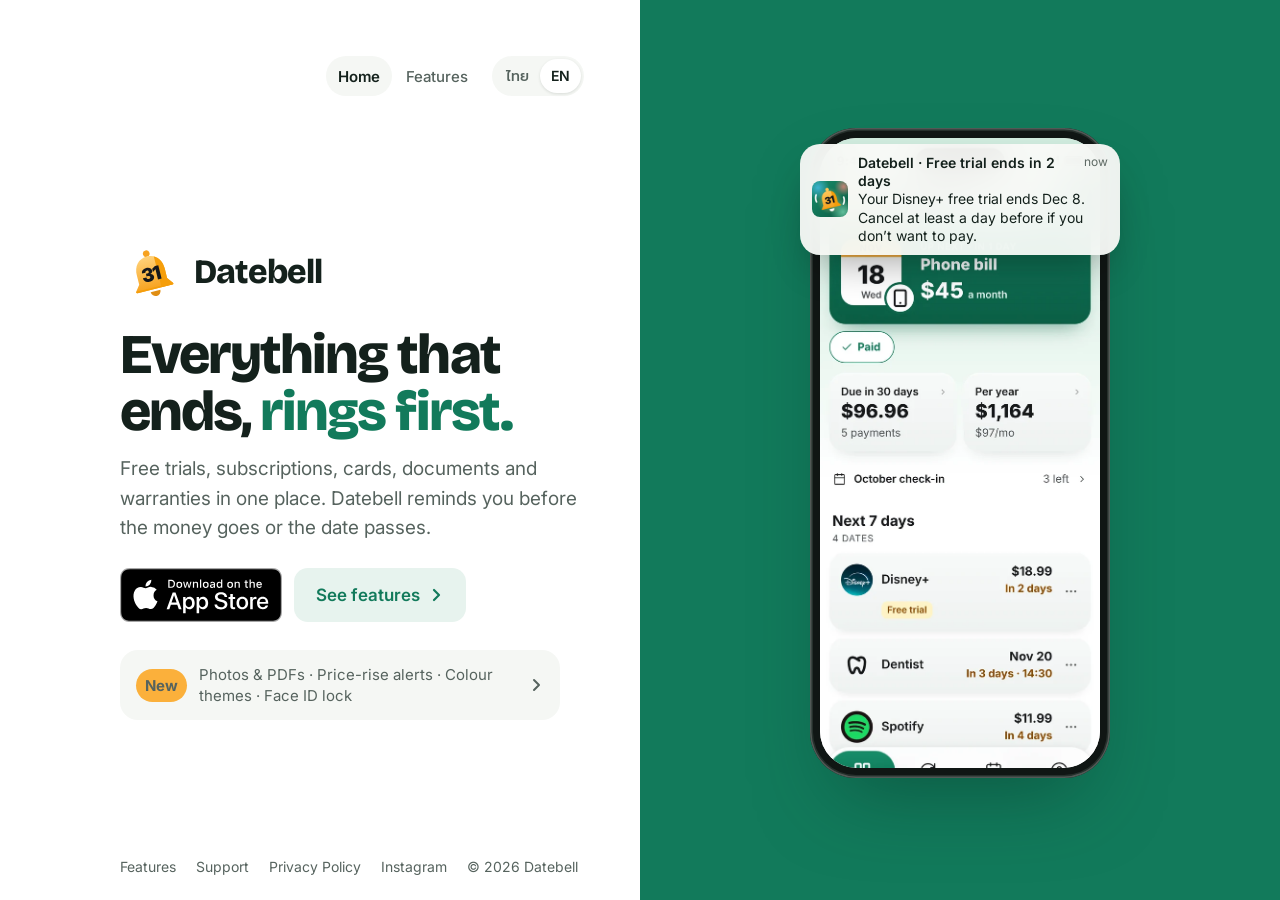
==== commit 8d613658: "Minimal home page (one screen) and a clean Features page Co-Authored-By: Claude Opus 5.5 <noreply@an" ====
--- a/index.html
+++ b/index.html
@@ -20,918 +20,58 @@
 <link rel="preconnect" href="https://fonts.googleapis.com">
 <link rel="preconnect" href="https://fonts.gstatic.com" crossorigin>
 <link rel="stylesheet" href="https://fonts.googleapis.com/css2?family=Bricolage+Grotesque:opsz,wght@12..96,600;12..96,800&family=Instrument+Serif:ital@1&family=Inter:wght@400;500;600&family=Prompt:wght@400;600;700&display=swap">
-<style>
-:root{
-  --green:#168E6A;--green-ink:#127A5B;--deep:#0B5E45;--deeper:#073D2D;
-  --yellow:#FBB03B;--gold:#F0A12A;
-  --ink:#14211C;--muted:#56635E;--line:#E4E7E2;
-  --paper:#FBF8F1;--card:#FFFFFF;--mint:#E7F3EE;
-  --display:"Bricolage Grotesque","Prompt",system-ui,sans-serif;
-  --serif:"Instrument Serif",Georgia,serif;
-  --body:Inter,"Sukhumvit Set","Prompt",-apple-system,system-ui,sans-serif;
-  --r:28px;--ease:cubic-bezier(.2,.8,.2,1);
-}
-*{box-sizing:border-box}
-html{-webkit-text-size-adjust:100%;scroll-behavior:smooth}
-body{margin:0;background:var(--paper);color:var(--ink);font:400 17px/1.55 var(--body);-webkit-font-smoothing:antialiased;overflow-x:hidden}
-html[lang="th"] body{line-height:1.7}
-img{max-width:100%;height:auto;display:block}
-a{color:var(--green-ink)}
-[data-l]{display:none}
-html[lang="th"] [data-l="th"],html[lang="en"] [data-l="en"]{display:revert}
-.wrap{max-width:1120px;margin:0 auto;padding:0 20px}
-.sr{position:absolute;width:1px;height:1px;overflow:hidden;clip:rect(0 0 0 0);white-space:nowrap}
-:focus-visible{outline:2px solid var(--yellow);outline-offset:3px;border-radius:8px}
-
-/* ---------- hero ---------- */
-.hero{position:relative;color:#fff;background:radial-gradient(120% 80% at 75% 10%,#14936D 0%,var(--green-ink) 35%,var(--deep) 70%,var(--deeper) 100%);overflow:hidden;isolation:isolate}
-.rings{position:absolute;z-index:-1;width:1500px;height:1500px;left:50%;top:50%;transform:translate(-22%,-58%);pointer-events:none}
-.rings circle{fill:none;stroke:rgba(255,255,255,.075);stroke-width:2}
-.rings circle.y{stroke:rgba(251,176,59,.22)}
-.top{display:flex;align-items:center;justify-content:space-between;padding-top:calc(14px + env(safe-area-inset-top));padding-bottom:6px}
-.mark{display:flex;align-items:center;gap:10px;text-decoration:none;color:#fff;font:800 22px/1 var(--display);letter-spacing:-.02em}
-.mark img{width:36px;height:36px;border-radius:9px}
-.lang{display:inline-flex;background:rgba(255,255,255,.12);border-radius:999px;padding:3px}
-.lang button{font:500 14px/1 var(--body);border:0;background:none;color:rgba(255,255,255,.82);padding:0 13px;min-height:36px;border-radius:999px;cursor:pointer}
-.lang button[aria-pressed="true"]{background:#fff;color:var(--deep);font-weight:600}
-.hero-grid{display:grid;gap:8px;padding-top:26px;padding-bottom:0}
-.copy{text-align:center}
-.pill{display:inline-flex;align-items:center;gap:8px;font:600 13px/1 var(--body);letter-spacing:.02em;background:rgba(255,255,255,.12);color:#fff;border-radius:999px;padding:8px 14px 8px 10px}
-.pill i{width:8px;height:8px;border-radius:50%;background:var(--yellow);box-shadow:0 0 0 4px rgba(251,176,59,.22)}
-h1{font:800 clamp(40px,11.5vw,76px)/.98 var(--display);letter-spacing:-.035em;margin:18px auto 16px;max-width:10.5em;text-wrap:balance}
-html[lang="th"] h1{font-family:"Prompt",var(--display);font-weight:700;letter-spacing:-.01em;line-height:1.18;font-size:clamp(36px,10.5vw,64px);max-width:9em}
-h1 em,h2 em{font:400 italic 1.08em/1 var(--serif);letter-spacing:-.01em}
-html[lang="th"] h1 em,html[lang="th"] h2 em{font:inherit;font-style:normal}
-h1 em,.final h2 em{color:var(--yellow)}
-.lede{font-size:clamp(17px,4.4vw,20px);color:rgba(255,255,255,.86);max-width:30em;margin:0 auto;text-wrap:pretty}
-.cta{display:flex;flex-wrap:wrap;justify-content:center;align-items:center;gap:12px;margin:28px 0 0}
-.igb{display:inline-flex;align-items:center;gap:11px;min-height:56px;padding:4px 10px 4px 4px;border-radius:16px;color:#fff;text-decoration:none;line-height:1;transition:transform .2s var(--ease)}
-.igb:active{transform:scale(.97)}
-.igb .logo{flex:0 0 auto;display:grid;place-items:center;filter:drop-shadow(0 6px 14px rgba(0,0,0,.25))}
-.igb .logo img{width:52px;height:52px}
-.igb .t{display:flex;flex-direction:column;gap:5px;text-align:left}
-.igb small{font:500 13px/1 var(--body);color:rgba(255,255,255,.8)}
-.igb b{font:700 19px/1 var(--display);letter-spacing:-.01em}
-.badge{display:inline-block;line-height:0;border-radius:12px;transition:transform .2s var(--ease)}
-.badge:active{transform:scale(.97)}
-.badge img{height:56px;width:auto}
-.ig{flex:0 0 auto;fill:none;stroke:currentColor;stroke-width:1.8}
-.ig .dot{fill:currentColor;stroke:none}
-footer .igl{display:inline-flex;align-items:center;gap:6px}
-footer .igl .ig{width:16px;height:16px}
-.note{font-size:14px;color:rgba(255,255,255,.78)}
-.note b{color:#fff;font-weight:600}
-
-/* phone fan */
-.stage{position:relative;height:clamp(440px,128vw,600px);margin-top:34px}
-@keyframes ring{0%,62%,100%{transform:rotate(0)}66%{transform:rotate(14deg)}72%{transform:rotate(-11deg)}78%{transform:rotate(7deg)}84%{transform:rotate(-4deg)}90%{transform:rotate(2deg)}}
-.slide{position:absolute;left:50%;top:62px;width:clamp(200px,56vw,270px);aspect-ratio:600/1304;border-radius:13% / 6%;padding:2.6%;background:#0C1310;box-shadow:0 40px 70px -24px rgba(0,0,0,.6),inset 0 0 0 1.5px rgba(255,255,255,.22),inset 0 0 0 3px #1E2925;transition:transform .9s var(--ease)}
-.slide img{width:100%;height:100%;object-fit:cover;object-position:top;border-radius:10.6% / 4.9%}
-.s1{z-index:3;transform:translateX(-50%)}
-.s2{z-index:2;transform:translateX(-112%) translateY(46px) rotate(-8deg) scale(.86)}
-.s3{z-index:1;transform:translateX(12%) translateY(46px) rotate(8deg) scale(.86)}
-.js .stage:not(.in) .s2{transform:translateX(-50%) translateY(30px) scale(.9)}
-.js .stage:not(.in) .s3{transform:translateX(-50%) translateY(30px) scale(.9)}
-
-
-/* ---------- sections ---------- */
-section.block{padding:72px 0}
-.kicker{display:inline-block;font:600 13px/1 var(--body);letter-spacing:.06em;text-transform:uppercase;color:var(--green-ink);margin-bottom:12px}
-html[lang="th"] .kicker{letter-spacing:0;text-transform:none;font-size:14px}
-h2{font:800 clamp(32px,8.6vw,54px)/1.02 var(--display);letter-spacing:-.03em;margin:0 0 14px;text-wrap:balance}
-html[lang="th"] h2{font-family:"Prompt",var(--display);font-weight:700;letter-spacing:0;line-height:1.25}
-h2 em{color:var(--green-ink)}
-.intro{color:var(--muted);font-size:18px;max-width:34em;margin:0;text-wrap:pretty}
-.head{margin-bottom:30px}
-
-/* gallery */
-.gal-bar{display:flex;flex-wrap:wrap;gap:12px;align-items:center;justify-content:space-between;margin-bottom:22px}
-.seg{display:inline-flex;background:#EDEAE1;border-radius:999px;padding:4px}
-.seg button{font:500 15px/1 var(--body);border:0;background:none;color:var(--muted);min-height:40px;padding:0 16px;border-radius:999px;cursor:pointer}
-.seg button[aria-pressed="true"]{background:var(--green-ink);color:#fff;font-weight:600}
-.arrows{display:none;gap:8px}
-.arrows button{width:44px;height:44px;border-radius:50%;border:1px solid var(--line);background:#fff;color:var(--ink);cursor:pointer;display:grid;place-items:center}
-.arrows button:disabled{opacity:.35;cursor:default}
-.rail{display:flex;gap:14px;overflow-x:auto;scroll-snap-type:x mandatory;--side:max(20px,calc((100vw - 1080px) / 2));padding:4px var(--side) 22px;scroll-padding-inline:var(--side);margin:0 calc(50% - 50vw);scrollbar-width:none;overscroll-behavior-x:contain}
-.rail::-webkit-scrollbar{display:none}
-.rail figure{margin:0;flex:0 0 auto;scroll-snap-align:center;width:min(66vw,280px);aspect-ratio:600/1304;border-radius:24px;overflow:hidden;background:var(--green-ink);box-shadow:0 18px 40px -22px rgba(7,61,45,.55)}
-.rail.duo figure{width:min(86vw,560px);aspect-ratio:1200/844}
-.rail img{width:100%;height:100%;object-fit:cover}
-.dots{display:flex;justify-content:center;gap:2px}
-.dots button{width:24px;height:24px;border:0;background:none;padding:0;cursor:pointer;display:grid;place-items:center}
-.dots i{display:block;width:7px;height:7px;border-radius:7px;background:#D5D9D2;transition:width .3s var(--ease),background .3s}
-.dots button[aria-current="true"] i{width:20px;background:var(--green-ink)}
-
-/* subscription story (follows the reel: pain, one list, Worth it?, cancel yourself) */
-.story{background:var(--card)}
-.beat{display:grid;gap:30px;align-items:center}
-.beat+.beat{margin-top:76px}
-.tiles{display:grid;grid-template-columns:repeat(3,1fr);gap:10px;max-width:420px;margin:0 auto;width:100%}
-.tiles .grp{grid-column:1/-1;font:600 12px/1 var(--body);letter-spacing:.08em;text-transform:uppercase;color:var(--muted);margin-top:6px}
-html[lang="th"] .tiles .grp{letter-spacing:0;text-transform:none;font-size:13px}
-.tile{background:var(--paper);border-radius:20px;padding:14px 8px 12px;text-align:center;box-shadow:inset 0 0 0 1px var(--line)}
-.tile img{width:52px;height:52px;border-radius:13px;margin:0 auto 8px;box-shadow:0 6px 14px -8px rgba(0,0,0,.4)}
-.tile b{display:block;font:600 13px/1.2 var(--body);white-space:nowrap;overflow:hidden;text-overflow:ellipsis}
-.tile span{font:500 14px/1.3 var(--body);color:var(--muted);font-variant-numeric:tabular-nums}
-.js .beat:not(.in) .tile{opacity:0;transform:translateY(16px) scale(.92)}
-.tile{transition:opacity .5s var(--ease),transform .7s var(--ease)}
-.total{grid-column:1/-1;margin-top:8px;border-radius:22px;padding:18px 20px;color:#fff;background:linear-gradient(160deg,var(--green-ink),var(--deep));box-shadow:inset 0 1px 0 rgba(255,255,255,.28),0 26px 50px -28px rgba(11,94,69,.7)}
-.total small{display:block;font:500 13px/1 var(--body);color:rgba(255,255,255,.85)}
-.total .big{font:800 clamp(40px,11vw,52px)/1.05 var(--display);letter-spacing:-.03em;font-variant-numeric:tabular-nums;margin:6px 0 2px;display:block}
-.total .yr{font:500 15px/1.3 var(--body);color:rgba(255,255,255,.88)}
-.eg{grid-column:1/-1;text-align:center;font-size:13px;color:var(--muted);margin:2px 0 0}
-/* app sheets, drawn from the real check-in and Rarely used sheets */
-.sheet{max-width:420px;margin:0 auto;width:100%;background:#fff;border-radius:var(--r);padding:12px 18px 20px;color:#16181B;box-shadow:0 0 0 1px var(--line),0 36px 70px -34px rgba(7,61,45,.5)}
-.sheet::before{content:"";display:block;width:38px;height:5px;border-radius:5px;background:#D5D9D6;margin:0 auto 14px}
-.sheet h3{font:800 22px/1.2 var(--display);letter-spacing:-.02em;margin:0 0 2px}
-html[lang="th"] .sheet h3{font-family:"Prompt",var(--display);font-weight:700;letter-spacing:0}
-.sheet .sm{font-size:14px;line-height:1.4;color:#4B5157;margin:0 0 14px}
-.urow{border-radius:18px;padding:12px 12px 10px;background:#fff;box-shadow:0 0 0 1px #E4E6E5,0 8px 18px -12px rgba(22,24,27,.3);margin-top:10px}
-.urow .who{display:flex;align-items:center;gap:10px;font:600 16px/1.2 var(--body);margin-bottom:10px}
-.urow .who img,.rrow img{width:36px;height:36px;border-radius:9px;flex:0 0 auto}
-.urow .who span{margin-left:auto;font-weight:400;font-size:14px;color:#4B5157}
-.pick{display:flex;gap:6px}
-.pick i{flex:1;font:600 14px/1 var(--body);font-style:normal;text-align:center;padding:12px 4px;border-radius:22px;box-shadow:inset 0 0 0 1px #868B90;transition:background .35s var(--ease),color .35s,box-shadow .35s}
-.beat.in .pick i.on,html:not(.js) .pick i.on{background:#127A5B;color:#fff;box-shadow:none;font-weight:700}
-.urow:nth-of-type(2) .pick i{transition-delay:.45s}.urow:nth-of-type(3) .pick i{transition-delay:.9s}
-.sheet .tagr{display:inline-block;font:700 13px/1 var(--body);color:#8A4B00;background:#FEF3C7;border-radius:8px;padding:5px 8px;margin-bottom:10px}
-.sheet .save-n{font:800 clamp(24px,7vw,30px)/1.15 var(--display);letter-spacing:-.02em;margin:0 0 2px;font-variant-numeric:tabular-nums}
-html[lang="th"] .sheet .save-n{font-family:"Prompt",var(--display);font-weight:700;letter-spacing:0}
-.rlist{border-radius:16px;box-shadow:0 0 0 1px #E4E6E5,0 8px 18px -12px rgba(22,24,27,.3);padding:0 12px;margin:14px 0 12px}
-.rrow{display:flex;align-items:center;gap:10px;padding:10px 0}
-.rrow+.rrow{border-top:1px solid #E4E6E5}
-.rrow div{flex:1;min-width:0;line-height:1.3}
-.rrow b{display:block;font:600 16px/1.3 var(--body)}
-.rrow div span{font-size:13px;color:#4B5157}
-.rrow>span{font:700 15px/1 var(--body);font-variant-numeric:tabular-nums}
-.sheet .sm:last-child{margin:0}
-.self{display:flex;gap:10px;align-items:flex-start;margin-top:18px;font-size:16px;color:var(--ink);max-width:34em}
-.self svg{flex:0 0 auto;width:22px;height:22px;margin-top:2px;stroke:var(--green-ink);fill:none;stroke-width:1.8;stroke-linecap:round;stroke-linejoin:round}
-
-/* features */
-.feats{display:grid;gap:12px}
-.f{position:relative;background:var(--card);border-radius:22px;padding:22px 22px 20px}
-.f svg{width:30px;height:30px;stroke:var(--green-ink);fill:none;stroke-width:1.6;stroke-linecap:round;stroke-linejoin:round;margin-bottom:14px}
-.f h3{font:700 19px/1.25 var(--display);letter-spacing:-.01em;margin:0 0 6px}
-html[lang="th"] .f h3{font-family:"Prompt",var(--display);font-weight:600;letter-spacing:0}
-.f p{margin:0;color:var(--muted);font-size:16px;line-height:1.5}
-.new{position:absolute;top:20px;right:18px;font:600 12px/1 var(--body);color:#3A2600;background:#FDE3B5;border-radius:999px;padding:6px 9px}
-.f.hero-f{background:linear-gradient(160deg,var(--green-ink),var(--deep));color:#fff}
-.f.hero-f svg{stroke:var(--yellow)}
-.f.hero-f p{color:rgba(255,255,255,.86)}
-
-/* faq */
-.faq{max-width:760px}
-.faq details{border-bottom:1px solid var(--line)}
-.faq summary{list-style:none;cursor:pointer;display:flex;justify-content:space-between;gap:16px;align-items:center;padding:20px 0;font:600 18px/1.35 var(--body)}
-.faq summary::-webkit-details-marker{display:none}
-.faq summary::after{content:"+";font:400 26px/1 var(--body);color:var(--green-ink);transition:transform .25s var(--ease)}
-.faq details[open] summary::after{transform:rotate(45deg)}
-.faq p{margin:0 0 20px;color:var(--muted)}
-
-/* final */
-.final{position:relative;overflow:hidden;isolation:isolate;text-align:center;color:#fff;background:radial-gradient(90% 90% at 50% 0%,var(--green-ink),var(--deep) 60%,var(--deeper));padding:84px 0 92px}
-.final .rings{transform:translate(-50%,-30%)}
-.final h2{color:#fff}
-.final .lede{margin-bottom:6px}
-
-footer{background:var(--deeper);color:rgba(255,255,255,.72);font-size:14px}
-footer .wrap{display:flex;flex-wrap:wrap;gap:10px 22px;justify-content:center;padding-top:22px;padding-bottom:calc(96px + env(safe-area-inset-bottom))}
-footer a{color:rgba(255,255,255,.86)}
-
-/* sticky mobile cta */
-.dock{position:fixed;z-index:20;left:12px;right:12px;bottom:calc(12px + env(safe-area-inset-bottom));display:flex;align-items:center;gap:12px;padding:10px 10px 10px 12px;border-radius:20px;background:rgba(255,255,255,.92);backdrop-filter:blur(16px) saturate(1.4);-webkit-backdrop-filter:blur(16px) saturate(1.4);box-shadow:0 18px 40px -14px rgba(7,61,45,.45),0 0 0 1px rgba(7,61,45,.06);transform:translateY(140%);transition:transform .45s var(--ease)}
-.dock.show{transform:none}
-.dock img{width:40px;height:40px;border-radius:10px}
-.dock div{flex:1;min-width:0;line-height:1.25}
-.dock b{display:block;font:700 16px/1.2 var(--display)}
-.dock div>span{font-size:13px;color:var(--muted)}
-.dock a.get{flex:0 0 auto;display:inline-flex;align-items:center;min-height:44px;padding:0 18px;border-radius:999px;background:var(--green-ink);color:#fff;text-decoration:none;font:600 15px/1 var(--body)}
-.dock a.get:active{background:#0F6E52}
-
-/* reveal */
-.js .rv{opacity:0;transform:translateY(22px);transition:opacity .7s var(--ease),transform .8s var(--ease)}
-.js .rv.in{opacity:1;transform:none}
-
-
-
-/* gold bell: swings like "rings" (same keyframes and timing) */
-.dbell{display:block;overflow:visible}
-.dbell .sw{transform-box:view-box;transform-origin:422px 217px}
-.dbell .cl{transform-box:view-box;transform-origin:422px 217px}
-.dbell .w{transform-box:fill-box;transform-origin:center;opacity:.9}
-.mark .dbell{width:52px;height:52px;margin:-8px -6px -8px -10px}
-.final .dbell{width:120px;height:120px;margin:0 auto 14px;filter:drop-shadow(0 12px 16px rgba(0,0,0,.3))}
-.ringing .sw{animation:ring 3s var(--ease) 1}
-.ringing .cl{animation:clap 3s var(--ease) 1}
-.ringing .wl{animation:waveL 3s var(--ease) 1}
-.ringing .wr{animation:waveR 3s var(--ease) 1}
-@keyframes clap{0%,64%,100%{transform:rotate(0)}68%{transform:rotate(-6deg)}74%{transform:rotate(8deg)}80%{transform:rotate(-5deg)}86%{transform:rotate(3deg)}}
-@keyframes waveL{0%,62%,100%{transform:none;opacity:.9}70%{transform:translateX(-40px) scale(1.12);opacity:1}82%{transform:translateX(-10px);opacity:.9}}
-@keyframes waveR{0%,62%,100%{transform:none;opacity:.9}70%{transform:translateX(40px) scale(1.12);opacity:1}82%{transform:translateX(10px);opacity:.9}}
-.mark{cursor:pointer}
-
-
-/* ---------- motion ---------- */
-@keyframes up{to{opacity:1;transform:none}}
-.js .copy>*{opacity:0;transform:translateY(18px);animation:up .9s var(--ease) forwards}
-.js .copy>:nth-child(2){animation-delay:.08s}.js .copy>:nth-child(3){animation-delay:.18s}.js .copy>:nth-child(4){animation-delay:.28s}
-h1 em{display:inline-block;transform-origin:50% 10%}
-.ringing h1 em,h1.ringing em{animation:ring 3s var(--ease) 1}
-.ripple{position:absolute;left:50%;top:46%;width:0;height:0;z-index:0;pointer-events:none}
-.ripple i{position:absolute;left:-250px;top:-250px;width:500px;height:500px;border-radius:50%;border:2px solid rgba(251,176,59,.4);opacity:0;animation:ripple 5.4s cubic-bezier(.15,.6,.3,1) infinite}
-.ripple i:nth-child(2){animation-delay:1.8s;border-color:rgba(255,255,255,.25)}
-.ripple i:nth-child(3){animation-delay:3.6s}
-@keyframes ripple{0%{transform:scale(.2);opacity:.9}100%{transform:scale(1.8);opacity:0}}
-.final .ripple{top:130px}
-@keyframes float{50%{translate:0 -12px}}
-.slide{animation:float 6.5s ease-in-out infinite}
-.s2{animation-delay:-2.2s}.s3{animation-delay:-4.4s}
-.ntf{position:absolute;z-index:5;left:50%;top:-30px;width:min(330px,84vw);display:flex;gap:10px;align-items:center;padding:10px 12px;border-radius:20px;background:rgba(248,248,246,.9);-webkit-backdrop-filter:blur(18px) saturate(1.5);backdrop-filter:blur(18px) saturate(1.5);color:var(--ink);box-shadow:0 22px 44px -16px rgba(0,0,0,.5);opacity:0;transform:translate(-50%,-18px) scale(.95);transition:opacity .45s var(--ease),transform .7s var(--ease)}
-.ntf{transition-duration:.2s,.25s}
-.ntf.on{opacity:1;transform:translate(-50%,0);transition-duration:.45s,.7s}
-.ntf img{width:38px;height:38px;border-radius:9px;flex:0 0 auto}
-.ntf div{flex:1;min-width:0;line-height:1.3}
-.ntf b{display:flex;justify-content:space-between;gap:8px;font:600 14px/1.3 var(--body)}
-.ntf b small{white-space:nowrap;font-weight:400;color:#5F6A65;font-size:12px}
-.ntf div>span{display:block;font-size:14px}
-.js .f svg{opacity:0;transform:scale(.5) rotate(-18deg);transition:opacity .5s var(--ease) .25s,transform .8s var(--ease) .25s}
-.js .f.in svg{opacity:1;transform:none}
-.f{transition:box-shadow .3s var(--ease),translate .3s var(--ease)}
-@media (hover:hover){.f:hover{translate:0 -4px;box-shadow:0 18px 36px -20px rgba(7,61,45,.35)}.badge:hover,.igb:hover{transform:translateY(-2px)}}
-
-@media (min-width:640px){
-  .feats{grid-template-columns:repeat(2,1fr)}
-  .arrows{display:flex}
-}
-@media (min-width:960px){
-  body{font-size:18px}
-  h1{font-size:64px}
-  html[lang="th"] h1{font-size:58px}
-  .hero-grid{grid-template-columns:1fr 1fr;align-items:center;padding-top:30px;min-height:min(780px,calc(100vh - 60px))}
-  .copy{text-align:left;padding-bottom:40px}
-  h1,.copy .lede{margin-left:0}
-  .copy .cta{justify-content:flex-start}
-  .stage{height:640px;margin-top:20px}
-  .ntf{top:-40px}
-  .slide{width:282px}
-  .s2{transform:translateX(-100%) translateY(60px) rotate(-7deg) scale(.86)}
-  .s3{transform:translateX(0%) translateY(60px) rotate(7deg) scale(.86)}
-  .beat{grid-template-columns:1fr 1fr;gap:56px}
-  .beat.flip>:first-child{order:2}
-  .feats{grid-template-columns:repeat(3,1fr)}
-  .f.wide{grid-column:span 2}
-  .dock{display:none}
-  footer .wrap{padding-bottom:28px}
-}
-@media (prefers-reduced-motion:reduce){
-  html{scroll-behavior:auto}
-  .slide{animation:none}
-  .ringing .sw,.ringing .cl,.ringing .w,.ringing h1 em{animation:none}
-  .ripple{display:none}
-  .js .copy>*{opacity:1;transform:none;animation:none}
-  .js .f svg{opacity:1;transform:none;transition:none}
-  .ntf{transition:none}
-  .js .rv,.js .stage:not(.in) .s2,.js .stage:not(.in) .s3{opacity:1;transition:none}
-  .js .stage:not(.in) .s2{transform:translateX(-112%) translateY(46px) rotate(-8deg) scale(.86)}
-  .js .stage:not(.in) .s3{transform:translateX(12%) translateY(46px) rotate(8deg) scale(.86)}
-  .js .rv{transform:none}
-  .js .beat:not(.in) .tile{opacity:1;transform:none}
-  .tile,.pick i{transition:none}
-  .slide,.dock{transition:none}
-}
-/* Currencies (20 Nov 2026) */
-#currencies{padding-top:0}
-.cur{background:var(--card);border-radius:var(--r);padding:30px 22px 24px;display:grid;gap:26px}
-.cur-t p{margin:0;color:var(--muted);max-width:30em}
-.cur h2{margin-bottom:12px}
-.flags{list-style:none;margin:0;padding:0;display:grid;grid-template-columns:repeat(2,minmax(0,1fr));gap:8px}
-.flags li{display:flex;align-items:center;gap:10px;background:var(--paper);border-radius:16px;padding:10px 11px;min-width:0}
-.flags img{width:32px;height:32px;border-radius:50%;flex:none;box-shadow:0 0 0 1px rgba(20,33,28,.1)}
-.flags li>span{display:flex;flex-direction:column;min-width:0;line-height:1.2}
-.flags b{font:700 16px/1.15 var(--display);letter-spacing:.01em}
-.flags small{color:var(--muted);font-size:13px;line-height:1.25;margin-top:2px}
-.js .cur .flags li{opacity:0;transform:translateY(10px) scale(.96);transition:opacity .45s var(--ease),transform .55s var(--ease);transition-delay:calc(var(--i)*35ms + .15s)}
-.js .cur.in .flags li{opacity:1;transform:none}
-.flags li:last-child{grid-column:1/-1}
-@media (min-width:640px){.flags{grid-template-columns:repeat(3,minmax(0,1fr))}.flags li:last-child{grid-column:auto}}
-@media (min-width:960px){.cur{grid-template-columns:minmax(0,5fr) minmax(0,7fr);align-items:center;gap:40px;padding:44px 44px 40px}}
-@media (prefers-reduced-motion:reduce){.js .cur .flags li{opacity:1;transform:none;transition:none}}
-/* ---------- New in Datebell (1.8 / 1.9) ---------- */
-.newb{position:relative;overflow:hidden;isolation:isolate;color:#fff;background:radial-gradient(110% 70% at 85% 0%,#14936D 0%,var(--green-ink) 30%,var(--deep) 62%,var(--deeper) 100%);padding:80px 0 88px}
-.newb .rings{transform:translate(-8%,-62%)}
-.newb .kicker{display:inline-flex;align-items:center;gap:8px;color:#fff;background:rgba(255,255,255,.12);border-radius:999px;padding:8px 14px 8px 10px}
-.newb .kicker i{width:8px;height:8px;border-radius:50%;background:var(--yellow);box-shadow:0 0 0 4px rgba(251,176,59,.22);animation:blink 2.4s var(--ease) infinite}
-@keyframes blink{50%{box-shadow:0 0 0 8px rgba(251,176,59,0)}}
-.newb h2{color:#fff}
-.newb h2 em{color:var(--yellow)}
-.newb .intro{color:rgba(255,255,255,.84)}
-.nx{display:grid;gap:14px}
-.nc{position:relative;overflow:hidden;border-radius:var(--r);padding:26px 22px 0;display:grid;gap:22px;background:rgba(255,255,255,.07);box-shadow:inset 0 0 0 1px rgba(255,255,255,.12)}
-.nc .ntag{display:inline-block;font:700 13px/1 var(--body);color:#3A2600;background:var(--yellow);border-radius:999px;padding:7px 11px;margin-bottom:14px}
-.nc h3{font:800 clamp(26px,7vw,34px)/1.08 var(--display);letter-spacing:-.025em;margin:0 0 10px;text-wrap:balance}
-html[lang="th"] .nc h3{font-family:"Prompt",var(--display);font-weight:700;letter-spacing:0;line-height:1.28}
-.nc h3 em{font:400 italic 1.08em/1 var(--serif);color:var(--yellow)}
-html[lang="th"] .nc h3 em{font:inherit;font-style:normal}
-.nc p{margin:0;color:rgba(255,255,255,.84);font-size:16px;line-height:1.55;max-width:30em}
-.nv{position:relative;min-height:300px;display:flex;justify-content:center;align-items:flex-end}
-/* phone (bottom cropped, like it rises out of the card) */
-.ph{position:relative;width:min(240px,62vw);aspect-ratio:600/1300;border-radius:36px 36px 0 0;padding:8px 8px 0;background:#0C1310;box-shadow:0 -20px 60px -24px rgba(0,0,0,.55),inset 0 0 0 1.5px rgba(255,255,255,.22),inset 0 0 0 3px #1E2925;margin-bottom:-38%;overflow:hidden}
-.ph img{width:100%;height:100%;object-fit:cover;object-position:top;border-radius:29px 29px 0 0}
-.js .nc .ph{transform:translateY(40px);opacity:0;transition:transform 1s var(--ease) .1s,opacity .6s var(--ease) .1s}
-.js .nc.in .ph{transform:none;opacity:1}
-/* photos: two phones */
-.duo2{height:340px;min-height:0;display:block}
-.duo2 .ph{position:absolute;margin:0}
-.duo2 .back{left:50%;top:44px;width:min(200px,50vw);transform-origin:bottom center}
-.js .nc-photo .back{transform:translate(-92%,30px) rotate(-9deg);opacity:0}
-.js .nc-photo.in .back,html:not(.js) .nc-photo .back{transform:translate(-92%,0) rotate(-9deg);opacity:1}
-.duo2 .front{z-index:1;left:50%;top:0;width:min(220px,58vw);margin-left:calc(min(220px,58vw) * -.3)}
-.pop{position:absolute;z-index:2;right:max(4%,calc(50% - 200px));bottom:22%;font:700 15px/1 var(--display);color:#14211C;background:var(--yellow);border-radius:14px;padding:12px 14px;box-shadow:0 16px 30px -12px rgba(0,0,0,.5);transform:rotate(-4deg) scale(.6);opacity:0;transition:transform .6s cubic-bezier(.3,1.6,.5,1) .9s,opacity .3s .9s}
-html[lang="th"] .pop{font-family:"Prompt",var(--display);font-weight:600}
-.nc.in .pop,html:not(.js) .pop{transform:rotate(-4deg);opacity:1}
-/* price-rise card, drawn from the app's item card */
-.nc-price .nv{flex-direction:column;align-items:center;justify-content:center;gap:12px;padding-bottom:28px;min-height:0}
-.pn,.pc{width:100%;max-width:360px}
-.pn{display:flex;gap:10px;align-items:center;padding:10px 12px;border-radius:18px;background:rgba(248,248,246,.94);color:var(--ink);box-shadow:0 18px 36px -16px rgba(0,0,0,.5)}
-.pn img{width:34px;height:34px;border-radius:8px;flex:none}
-.pn div{flex:1;min-width:0;line-height:1.3}
-.pn b{display:flex;justify-content:space-between;font:600 14px/1.3 var(--body)}
-.pn b small{font-weight:400;font-size:12px;color:#5F6A65}
-.pn div>span{display:block;font-size:14px}
-.pc{background:#fff;color:#16181B;border-radius:22px;padding:16px 16px 14px;box-shadow:0 30px 60px -28px rgba(0,0,0,.6)}
-.pc-h{display:flex;gap:12px;align-items:center}
-.pc-h .up{flex:none;width:36px;height:36px;border-radius:10px;background:#FEF3C7;display:grid;place-items:center}
-.pc-h .up svg{width:20px;height:20px;fill:none;stroke:#B45309;stroke-width:2;stroke-linecap:round;stroke-linejoin:round}
-.pc-h b{display:block;font:700 17px/1.25 var(--body)}
-.pc-h small{display:block;font-size:14px;color:#4B5157;line-height:1.35}
-.pc-n{display:flex;align-items:baseline;gap:10px;margin:14px 0 14px;font-variant-numeric:tabular-nums}
-.pc-n .old{position:relative;font:600 18px/1 var(--body);color:#6B7176}
-.pc-n .old::after{content:"";position:absolute;left:-2px;right:-2px;top:52%;height:2px;background:#B91C1C;transform:scaleX(0);transform-origin:left;transition:transform .45s var(--ease) .7s}
-.pc-n .nw{font:800 30px/1 var(--display);letter-spacing:-.02em;display:inline-block;transform:translateY(10px);opacity:0;transition:transform .6s var(--ease) 1s,opacity .4s 1s}
-.pc-n .yr{margin-left:auto;font:700 13px/1 var(--body);color:#8A4B00;background:#FEF3C7;border-radius:8px;padding:6px 8px;transform:scale(.7);opacity:0;transition:transform .5s cubic-bezier(.3,1.6,.5,1) 1.4s,opacity .3s 1.4s}
-.nc.in .pc-n .old::after,html:not(.js) .pc-n .old::after{transform:none}
-.nc.in .pc-n .nw,.nc.in .pc-n .yr,html:not(.js) .pc-n .nw,html:not(.js) .pc-n .yr{transform:none;opacity:1}
-.pc-b{display:flex;gap:8px}
-.pc-b i{flex:1;text-align:center;font:600 15px/1 var(--body);font-style:normal;padding:13px 6px;border-radius:999px;box-shadow:inset 0 0 0 1.5px #127A5B;color:#127A5B}
-.pc-b i.pri{background:#127A5B;color:#fff}
-.eg2{font-size:12px;color:rgba(255,255,255,.6)}
-.js .nc-price .pn{transform:translateY(-14px);opacity:0;transition:transform .7s var(--ease) .2s,opacity .5s .2s}
-.js .nc-price.in .pn{transform:none;opacity:1}
-/* themes: the card takes the theme's colour */
-.nc-theme{transition:background .6s var(--ease),color .6s var(--ease)}
-.nc-theme[data-t="lemon"]{background:#FFF7DA;color:#14211C}
-.nc-theme[data-t="cloud"]{background:linear-gradient(160deg,#3B5F6B,#264550)}
-.nc-theme[data-t="cocoa"]{background:linear-gradient(160deg,#4A3C38,#2A2322)}
-.nc-theme[data-t="lemon"] p{color:#46524D}
-.nc-theme[data-t="lemon"] h3 em{color:#127A5B}
-.nc-theme p,.nc-theme h3 em{transition:color .6s var(--ease)}
-.sw{display:flex;flex-wrap:wrap;gap:8px;margin-top:18px}
-.sw button{display:inline-flex;align-items:center;gap:8px;min-height:44px;padding:0 14px 0 8px;border-radius:999px;border:0;cursor:pointer;font:600 15px/1 var(--body);color:inherit;background:rgba(255,255,255,.12);transition:background .3s,box-shadow .3s}
-.nc-theme[data-t="lemon"] .sw button{background:rgba(20,33,28,.07)}
-.sw i{width:26px;height:26px;border-radius:50%;background:var(--c);box-shadow:inset 0 0 0 2px rgba(255,255,255,.75),0 2px 6px rgba(0,0,0,.25)}
-.sw button[aria-pressed="true"]{box-shadow:inset 0 0 0 2px var(--yellow)}
-.nc-theme[data-t="lemon"] .sw button[aria-pressed="true"]{box-shadow:inset 0 0 0 2px #127A5B}
-.stack img{position:absolute;inset:8px 8px 0;width:calc(100% - 16px);height:calc(100% - 8px);opacity:0;transition:opacity .55s var(--ease)}
-.stack img.on{opacity:1}
-/* Face ID */
-.fid{position:absolute;z-index:2;width:76px;height:76px;left:50%;top:14%;margin-left:-38px;fill:none;stroke:#fff;stroke-width:3.2;stroke-linecap:round;stroke-linejoin:round;filter:drop-shadow(0 6px 14px rgba(0,0,0,.35))}
-.fid .ok{stroke:var(--yellow);stroke-width:4.5;stroke-dasharray:40;stroke-dashoffset:40;opacity:0}
-.nc.in .fid .br{animation:scan 4.2s var(--ease) infinite 1s;transform-origin:center;transform-box:fill-box}
-.nc.in .fid .fc{animation:fcOut 4.2s var(--ease) infinite 1s}
-.nc.in .fid .ok{animation:okIn 4.2s var(--ease) infinite 1s}
-@keyframes scan{0%,100%{transform:scale(1)}15%{transform:scale(.86)}30%{transform:scale(1)}45%{transform:scale(.86)}55%,90%{transform:scale(1)}}
-@keyframes fcOut{0%,50%{opacity:1}56%,92%{opacity:0}100%{opacity:1}}
-@keyframes okIn{0%,52%{opacity:0;stroke-dashoffset:40}62%,90%{opacity:1;stroke-dashoffset:0}100%{opacity:0;stroke-dashoffset:40}}
-/* hero link to the new section */
-.newl{display:inline-flex;align-items:center;gap:8px;margin-top:18px;color:#fff;text-decoration:none;font:600 14px/1.3 var(--body);background:rgba(0,0,0,.18);border-radius:999px;padding:8px 14px 8px 8px;transition:background .2s}
-.newl b{font:700 12px/1 var(--body);color:#3A2600;background:var(--yellow);border-radius:999px;padding:5px 8px}
-.newl svg{width:14px;height:14px;fill:none;stroke:currentColor;stroke-width:2;stroke-linecap:round;stroke-linejoin:round}
-@media (hover:hover){.newl:hover{background:rgba(0,0,0,.3)}.sw button:hover{background:rgba(255,255,255,.2)}}
-@media (min-width:960px){
-  .nx{grid-template-columns:repeat(12,minmax(0,1fr));gap:18px}
-  .nc{padding:36px 36px 0}
-  .nc-photo{grid-column:span 7}
-  .nc-price{grid-column:span 5}
-  .nc-theme{grid-column:span 7;grid-template-columns:1fr 1fr;align-items:end}
-  .nc-theme .nt{align-self:center;padding-bottom:36px}
-  .nc-face{grid-column:span 5}
-  .nc-photo .nv{height:400px}
-  .nc-photo .front{width:250px;margin-left:-60px}
-  .nc-photo .back{width:220px}
-  .nc-theme .ph{width:250px}
-}
-@media (prefers-reduced-motion:reduce){
-  .newb .kicker i{animation:none}
-  .js .nc .ph,.js .nc-photo .back,.pop,.pc-n .old::after,.pc-n .nw,.pc-n .yr,.js .nc-price .pn,.nc-theme,.stack img{transition:none}
-  .js .nc .ph,.js .nc-price .pn{transform:none;opacity:1}
-  .js .nc-photo .back{transform:translate(-92%,0) rotate(-9deg);opacity:1}
-  .pop{transform:rotate(-4deg);opacity:1}
-  .pc-n .old::after{transform:none}.pc-n .nw,.pc-n .yr{transform:none;opacity:1}
-  .nc.in .fid .br,.nc.in .fid .fc,.nc.in .fid .ok{animation:none}
-}
-</style>
+<link rel="stylesheet" href="css/site.css">
 <script>document.documentElement.classList.add('js')</script>
+<script>window.DB_TITLE={th:'Datebell: อะไรใกล้หมดเขต กระดิ่งดังก่อน',en:'Datebell: Everything that ends, rings first'}</script>
 </head>
 <body>
 <svg width="0" height="0" style="position:absolute" aria-hidden="true"><defs><clipPath id="dbBc"><path d="M512 270 C392 270 322 360 322 480 L322 610 L262 690 Q250 712 276 712 L748 712 Q774 712 762 690 L702 610 L702 480 C702 360 632 270 512 270 Z"/></clipPath><linearGradient id="dbG" x1="0" y1="0" x2="0" y2="1"><stop offset="0" stop-color="#FFD27A"/><stop offset="1" stop-color="#F7A21F"/></linearGradient></defs></svg>
-
-<header class="hero">
-  <svg class="rings" viewBox="0 0 1500 1500" aria-hidden="true"><circle cx="750" cy="750" r="150"/><circle class="y" cx="750" cy="750" r="250"/><circle cx="750" cy="750" r="370"/><circle cx="750" cy="750" r="500"/><circle class="y" cx="750" cy="750" r="620"/><circle cx="750" cy="750" r="740"/></svg>
-  <div class="wrap top">
-    <a class="mark" href="./"><svg class="dbell hb" viewBox="72 72 880 880" width="44" height="44" aria-hidden="true"><g class="w wl"><path d="M140 400 Q110 500 150 590" fill="none" stroke="#FFFFFF" stroke-width="40" stroke-linecap="round"/></g><g class="w wr"><path d="M880 460 Q912 560 872 650" fill="none" stroke="#FFFFFF" stroke-width="40" stroke-linecap="round"/></g><g class="sw"><g transform="translate(500 530) rotate(-14) scale(1.04) translate(-512 -500)"><circle cx="512" cy="232" r="44" fill="#F7A21F"/><path d="M512 270 C392 270 322 360 322 480 L322 610 L262 690 Q250 712 276 712 L748 712 Q774 712 762 690 L702 610 L702 480 C702 360 632 270 512 270 Z" fill="url(#dbG)"/><g clip-path="url(#dbBc)"><rect x="600" y="250" width="240" height="480" fill="#F59E0B"/></g><path d="M262 690 Q250 712 276 712 L748 712 Q774 712 762 690 Z" fill="#F59E0B"/><path d="M464.486328125 602.9296875C509.0419921875 602.9296875 539.193359375 579.8583984375 539.193359375 548.73046875C539.193359375 527.001953125 524.544921875 507.71484375 497.201171875 504.9072265625V504.541015625C517.8310546875 502.099609375 533.578125 487.939453125 533.578125 465.72265625C533.578125 436.0595703125 505.2578125 415.185546875 464.974609375 415.185546875C420.541015625 415.185546875 394.173828125 440.6982421875 394.173828125 474.0234375H441.537109375C441.537109375 460.9619140625 451.546875 451.806640625 464.974609375 451.806640625C477.7919921875 451.806640625 487.0693359375 460.2294921875 487.0693359375 471.826171875C487.0693359375 483.6669921875 477.42578125 490.625 461.068359375 490.625H443.490234375V524.8046875H461.068359375C478.0361328125 524.8046875 488.900390625 532.7392578125 488.900390625 544.9462890625C488.900390625 556.787109375 478.7685546875 565.087890625 464.2421875 565.087890625C448.12890625 565.087890625 438.36328125 554.7119140625 438.36328125 537.5H390.755859375C390.755859375 571.435546875 412.484375 602.9296875 464.486328125 602.9296875Z M629.58203125 418.115234375H584.66015625L539.982421875 445.458984375V487.451171875L580.509765625 462.6708984375H580.75390625V600.0H629.58203125Z" fill="#16181B"/></g><g class="cl"><g transform="translate(500 530) rotate(-14) scale(1.04) translate(-512 -500)"><path d="M446 742 A66 66 0 0 0 578 742 Z" fill="#E08E14"/></g></g></g></svg>Datebell</a>
-    <div class="lang" role="group" aria-label="Language">
-      <button type="button" data-set="th" aria-pressed="true" lang="th">ไทย</button>
-      <button type="button" data-set="en" aria-pressed="false" lang="en">EN</button>
+<main class="home">
+  <div class="left">
+    <div class="wrap">
+  <div class="bar end">
+    <nav class="tabs" aria-label="Pages"><a class="keepq" href="./" aria-current="page"><span data-l="th" lang="th">หน้าแรก</span><span data-l="en" lang="en">Home</span></a><a class="keepq" href="features.html"><span data-l="th" lang="th">ฟีเจอร์</span><span data-l="en" lang="en">Features</span></a></nav>
+    <div class="lang" role="group" aria-label="Language"><button type="button" data-set="th" aria-pressed="true" lang="th">ไทย</button><button type="button" data-set="en" aria-pressed="false" lang="en">EN</button></div>
+  </div>
+      <div class="intro">
+        <div class="logo"><svg viewBox="72 72 880 880" aria-hidden="true"><g class="w wl"><path d="M140 400 Q110 500 150 590" fill="none" stroke="#FFFFFF" stroke-width="40" stroke-linecap="round"/></g><g class="w wr"><path d="M880 460 Q912 560 872 650" fill="none" stroke="#FFFFFF" stroke-width="40" stroke-linecap="round"/></g><g class="sw"><g transform="translate(500 530) rotate(-14) scale(1.04) translate(-512 -500)"><circle cx="512" cy="232" r="44" fill="#F7A21F"/><path d="M512 270 C392 270 322 360 322 480 L322 610 L262 690 Q250 712 276 712 L748 712 Q774 712 762 690 L702 610 L702 480 C702 360 632 270 512 270 Z" fill="url(#dbG)"/><g clip-path="url(#dbBc)"><rect x="600" y="250" width="240" height="480" fill="#F59E0B"/></g><path d="M262 690 Q250 712 276 712 L748 712 Q774 712 762 690 Z" fill="#F59E0B"/><path d="M464.486328125 602.9296875C509.0419921875 602.9296875 539.193359375 579.8583984375 539.193359375 548.73046875C539.193359375 527.001953125 524.544921875 507.71484375 497.201171875 504.9072265625V504.541015625C517.8310546875 502.099609375 533.578125 487.939453125 533.578125 465.72265625C533.578125 436.0595703125 505.2578125 415.185546875 464.974609375 415.185546875C420.541015625 415.185546875 394.173828125 440.6982421875 394.173828125 474.0234375H441.537109375C441.537109375 460.9619140625 451.546875 451.806640625 464.974609375 451.806640625C477.7919921875 451.806640625 487.0693359375 460.2294921875 487.0693359375 471.826171875C487.0693359375 483.6669921875 477.42578125 490.625 461.068359375 490.625H443.490234375V524.8046875H461.068359375C478.0361328125 524.8046875 488.900390625 532.7392578125 488.900390625 544.9462890625C488.900390625 556.787109375 478.7685546875 565.087890625 464.2421875 565.087890625C448.12890625 565.087890625 438.36328125 554.7119140625 438.36328125 537.5H390.755859375C390.755859375 571.435546875 412.484375 602.9296875 464.486328125 602.9296875Z M629.58203125 418.115234375H584.66015625L539.982421875 445.458984375V487.451171875L580.509765625 462.6708984375H580.75390625V600.0H629.58203125Z" fill="#16181B"/></g><g class="cl"><g transform="translate(500 530) rotate(-14) scale(1.04) translate(-512 -500)"><path d="M446 742 A66 66 0 0 0 578 742 Z" fill="#E08E14"/></g></g></g></svg><b>Datebell</b></div>
+        <h1><span data-l="th" lang="th">อะไรใกล้หมดเขต <em>กระดิ่งดังก่อน</em></span><span data-l="en" lang="en">Everything that ends, <em>rings first.</em></span></h1>
+        <p class="lede"><span data-l="th" lang="th">ทดลองฟรี ค่าสมาชิก บัตร เอกสาร และประกัน อยู่ในที่เดียว Datebell เตือนก่อนเงินถูกตัด และก่อนเลยวันสำคัญ</span><span data-l="en" lang="en">Free trials, subscriptions, cards, documents and warranties in one place. Datebell reminds you before the money goes or the date passes.</span></p>
+        <div class="cta">
+          <a class="badge store" href="https://apps.apple.com/app/id6821503223"><img class="badgeImg" src="img/badge-en.svg" alt="Download on the App Store" width="162" height="54"></a>
+          <a class="btn keepq" href="features.html"><span data-l="th" lang="th">ดูฟีเจอร์</span><span data-l="en" lang="en">See features</span><svg viewBox="0 0 16 16"><path d="M6 3l5 5-5 5"/></svg></a>
+        </div>
+        <a class="newbox keepq" href="features.html#new"><b class="tag"><span data-l="th" lang="th">ใหม่</span><span data-l="en" lang="en">New</span></b><span><span data-l="th" lang="th">แนบรูปและ PDF · เตือนเมื่อขึ้นราคา · ธีมสี · ล็อกด้วย Face ID</span><span data-l="en" lang="en">Photos &amp; PDFs · Price-rise alerts · Colour themes · Face ID lock</span></span><svg viewBox="0 0 16 16"><path d="M6 3l5 5-5 5"/></svg></a>
+      </div>
+      <footer class="foot dfoot">
+      <a class="keepq" href="features.html"><span data-l="th" lang="th">ฟีเจอร์</span><span data-l="en" lang="en">Features</span></a>
+      <a href="support.html"><span data-l="th" lang="th">ช่วยเหลือและติดต่อ</span><span data-l="en" lang="en">Support</span></a>
+      <a href="privacy.html"><span data-l="th" lang="th">นโยบายความเป็นส่วนตัว</span><span data-l="en" lang="en">Privacy Policy</span></a>
+      <a href="https://www.instagram.com/datebell.app/" target="_blank" rel="noopener">Instagram</a>
+      <span>© 2026 Datebell</span>
+      </footer>
     </div>
   </div>
-  <div class="wrap hero-grid">
-    <div class="copy">
-      <span class="pill"><i></i><span data-l="th" lang="th">ฟรีบน iPhone</span><span data-l="en" lang="en">Free on iPhone</span></span>
-      <h1><span data-l="th" lang="th">อะไรใกล้หมดเขต <em>กระดิ่ง</em>ดังก่อน</span><span data-l="en" lang="en">Everything that ends, <em>rings</em> first.</span></h1>
-      <p class="lede"><span data-l="th" lang="th">ทดลองฟรี ค่าสมาชิก พาสปอร์ต ประกัน และนัดหมาย Datebell เตือนก่อนเงินถูกตัด และก่อนเลยวันสำคัญ</span><span data-l="en" lang="en">Subscriptions, free trials, bills and passports in one list. Datebell reminds you before the money goes or the date passes.</span></p>
-      <div class="cta" id="heroCta">
-        <a class="badge store" href="https://apps.apple.com/app/id6821503223"><img class="badgeImg" src="img/badge-en.svg" alt="Download on the App Store" width="168" height="56"></a>
-        <a class="igb" href="https://www.instagram.com/datebell.app/" target="_blank" rel="noopener"><span class="logo"><img src="img/instagram-glyph.webp" alt="" width="52" height="52"></span><span class="t"><small><span data-l="th" lang="th">ติดตามเราบน Instagram</span><span data-l="en" lang="en">Follow us on Instagram</span></small><b>@datebell.app</b></span></a>
-      </div>
-      <a class="newl" href="#new"><b><span data-l="th" lang="th">ใหม่</span><span data-l="en" lang="en">New</span></b><span data-l="th" lang="th">รูปและ PDF · เตือนขึ้นราคา · ธีมสี</span><span data-l="en" lang="en">Photos, price-rise alerts, themes</span><svg viewBox="0 0 14 14"><path d="M5 2.5 9.5 7 5 11.5"/></svg></a>
-    </div>
-    <div class="stage" id="stage" aria-hidden="true">
-      <div class="ripple"><i></i><i></i><i></i></div>
-      <div class="ntf" id="ntf"><img src="img/icon-180.png" alt="" width="38" height="38"><div><b><span id="ntfTitle">Datebell</span><small id="ntfTime"></small></b><span id="ntfText"></span></div></div>
-      <div class="slide s2"><img class="hs" data-n="calendar" src="img/hero/th-calendar.webp" alt="" width="603" height="1311"></div>
-      <div class="slide s3"><img class="hs" data-n="dark" src="img/hero/th-dark.webp" alt="" width="603" height="1311"></div>
-      <div class="slide s1"><img class="hs" data-n="home" src="img/hero/th-home.webp" alt="" width="603" height="1311" fetchpriority="high"></div>
+  <div class="right" aria-hidden="true">
+    <div class="stage">
+      <div class="ntf" id="ntf"><img src="img/icon-180.png" alt="" width="36" height="36"><div><b><span id="ntfTitle">Datebell</span><small id="ntfTime"></small></b><span id="ntfText"></span></div></div>
+      <div class="phone"><div class="scr" id="reel">
+        <img class="on" data-src="img/hero/{l}-home.webp" src="img/hero/th-home.webp" alt="" width="603" height="1311" fetchpriority="high">
+        <img data-src="img/new/photos-item-{l}.webp" src="img/new/photos-item-th.webp" alt="" width="600" height="1304" decoding="async">
+        <img data-src="img/hero/{l}-calendar.webp" src="img/hero/th-calendar.webp" alt="" width="603" height="1311" decoding="async">
+        <img data-src="img/new/theme-lemon-{l}.webp" src="img/new/theme-lemon-th.webp" alt="" width="600" height="1298" decoding="async">
+        <img data-src="img/hero/{l}-dark.webp" src="img/hero/th-dark.webp" alt="" width="603" height="1311" decoding="async">
+      </div></div>
     </div>
   </div>
-</header>
-
-<main>
-  <section class="block story" id="worth" aria-labelledby="painH">
-    <div class="wrap">
-      <div class="beat">
-        <div class="rv">
-          <span class="kicker"><span data-l="th" lang="th">คุ้นไหม</span><span data-l="en" lang="en">Sound familiar?</span></span>
-          <h2 id="painH"><span data-l="th" lang="th">จ่ายแอปดูหนัง 3 แอป <em>แอปฟังเพลงอีก 3</em></span><span data-l="en" lang="en">You pay for 3 video apps and 3 <em>music</em> apps.</span></h2>
-          <p class="intro"><span data-l="th" lang="th">ทีละรายการดูไม่เยอะ Datebell รวมไว้ในรายการเดียว เห็นยอดรวมต่อเดือนและต่อปี และเตือนก่อนถึงวันตัดเงิน</span><span data-l="en" lang="en">Each one looks small on its own. Datebell puts them all in one list, shows the total for the month and the year, and reminds you before each one renews.</span></p>
-        </div>
-        <div class="tiles" role="img" aria-label="Netflix $19.99, Amazon Prime $14.99, Disney+ $18.99, Spotify $12.99, Apple Music $11.99, Tidal $11.99. $90.94 a month, $1,091 a year. Example US prices.">
-          <span class="grp"><span data-l="th" lang="th">ดูหนัง</span><span data-l="en" lang="en">Video</span></span>
-          <div class="tile"><img src="img/logos/netflix.webp" alt="" width="52" height="52" loading="lazy"><b>Netflix</b><span>$19.99</span></div><div class="tile"><img src="img/logos/amazon-prime.webp" alt="" width="52" height="52" loading="lazy"><b>Amazon Prime</b><span>$14.99</span></div><div class="tile"><img src="img/logos/disney-plus.webp" alt="" width="52" height="52" loading="lazy"><b>Disney+</b><span>$18.99</span></div>
-          <span class="grp"><span data-l="th" lang="th">ฟังเพลง · 3 แอป</span><span data-l="en" lang="en">Music · 3 apps</span></span>
-          <div class="tile"><img src="img/logos/spotify.webp" alt="" width="52" height="52" loading="lazy"><b>Spotify</b><span>$12.99</span></div><div class="tile"><img src="img/logos/apple-music.webp" alt="" width="52" height="52" loading="lazy"><b>Apple Music</b><span>$11.99</span></div><div class="tile"><img src="img/logos/tidal.webp" alt="" width="52" height="52" loading="lazy"><b>Tidal</b><span>$11.99</span></div>
-          <div class="total"><small><span data-l="th" lang="th">ต่อเดือน</span><span data-l="en" lang="en">Per month</span></small><number-flow class="big" id="totalNum">$90.94</number-flow><span class="yr"><span data-l="th" lang="th">$1,091 ต่อปี</span><span data-l="en" lang="en">$1,091 a year</span></span></div>
-          <p class="eg"><span data-l="th" lang="th">ราคาตัวอย่างในสหรัฐฯ</span><span data-l="en" lang="en">Example US prices</span></p>
-        </div>
-      </div>
-
-      <div class="beat flip">
-        <div class="rv">
-          <span class="kicker"><span data-l="th" lang="th">ใหม่ · คุ้มไหม?</span><span data-l="en" lang="en">New · Worth it?</span></span>
-          <h2><span data-l="th" lang="th">Datebell เตือนให้เช็กว่า <em>ได้ใช้ไหม</em></span><span data-l="en" lang="en">Datebell reminds you to check what you <em>use</em>.</span></h2>
-          <p class="intro"><span data-l="th" lang="th">เดือนละครั้ง แตะบอกว่าใช้บ่อย นิดหน่อย หรือไม่ได้ใช้ ใช้แค่ 10 วินาที และเห็นแค่คุณ</span><span data-l="en" lang="en">Once a month, tap A lot, A little or Not at all for each subscription. It takes 10 seconds, and only you see it.</span></p>
-        </div>
-        <div class="sheet rv" aria-hidden="true">
-          <h3 id="askT"></h3>
-          <p class="sm"><span data-l="th" lang="th">ใช้แค่ 10 วินาที เห็นแค่คุณ</span><span data-l="en" lang="en">Takes 10 seconds. Only you see it.</span></p>
-          <div class="urow"><div class="who"><img src="img/logos/spotify.webp" alt="" width="36" height="36" loading="lazy">Spotify<span>$12.99</span></div><div class="pick"><i class="on"><span data-l="th" lang="th">บ่อย</span><span data-l="en" lang="en">A lot</span></i><i><span data-l="th" lang="th">นิดหน่อย</span><span data-l="en" lang="en">A little</span></i><i><span data-l="th" lang="th">ไม่ได้ใช้</span><span data-l="en" lang="en">Not at all</span></i></div></div><div class="urow"><div class="who"><img src="img/logos/apple-music.webp" alt="" width="36" height="36" loading="lazy">Apple Music<span>$11.99</span></div><div class="pick"><i><span data-l="th" lang="th">บ่อย</span><span data-l="en" lang="en">A lot</span></i><i><span data-l="th" lang="th">นิดหน่อย</span><span data-l="en" lang="en">A little</span></i><i class="on"><span data-l="th" lang="th">ไม่ได้ใช้</span><span data-l="en" lang="en">Not at all</span></i></div></div><div class="urow"><div class="who"><img src="img/logos/tidal.webp" alt="" width="36" height="36" loading="lazy">Tidal<span>$11.99</span></div><div class="pick"><i><span data-l="th" lang="th">บ่อย</span><span data-l="en" lang="en">A lot</span></i><i><span data-l="th" lang="th">นิดหน่อย</span><span data-l="en" lang="en">A little</span></i><i class="on"><span data-l="th" lang="th">ไม่ได้ใช้</span><span data-l="en" lang="en">Not at all</span></i></div></div>
-        </div>
-      </div>
-
-      <div class="beat">
-        <div class="rv">
-          <span class="kicker"><span data-l="th" lang="th">แทบไม่ได้ใช้</span><span data-l="en" lang="en">Rarely used</span></span>
-          <h2><span data-l="th" lang="th">รู้แล้วว่า <em>สองแอปไหน</em> ควรเลิก</span><span data-l="en" lang="en">Now you know which <em>two</em> to cancel.</span></h2>
-          <p class="intro"><span data-l="th" lang="th">ตอบว่าไม่ได้ใช้ 2 เดือนติดกัน Datebell จะขึ้นป้ายแทบไม่ได้ใช้ และบอกว่าถ้าเลิกจะประหยัดได้เท่าไรต่อปี</span><span data-l="en" lang="en">Answer Not at all two months in a row and Datebell marks it Rarely used, with what you could save in a year.</span></p>
-          <p class="self"><svg viewBox="0 0 24 24" aria-hidden="true"><circle cx="12" cy="12" r="9"/><path d="M12 8v5M12 16.5v.01"/></svg><span><span data-l="th" lang="th">คุณยกเลิกเองกับผู้ให้บริการ Datebell บอกขั้นตอนและลิงก์ทางการ แต่ไม่ยกเลิกแทนคุณ</span><span data-l="en" lang="en">Cancel them yourself, with each service. Datebell shows the steps and official links. It never cancels anything for you.</span></span></p>
-        </div>
-        <div class="sheet rv" aria-hidden="true">
-          <span class="tagr"><span data-l="th" lang="th">แทบไม่ได้ใช้</span><span data-l="en" lang="en">Rarely used</span></span>
-          <p class="save-n"><span data-l="th" lang="th">ประหยัดได้ <number-flow class="worthNum">$288</number-flow> ต่อปี</span><span data-l="en" lang="en">Could save <number-flow class="worthNum">$288</number-flow> a year</span></p>
-          <p class="sm"><span data-l="th" lang="th">2 รายการที่แทบไม่ได้ใช้ช่วงนี้</span><span data-l="en" lang="en">2 subscriptions you barely used lately</span></p>
-          <div class="rlist"><div class="rrow"><img src="img/logos/apple-music.webp" alt="" width="36" height="36" loading="lazy"><div><b>Apple Music</b><span><span data-l="th" lang="th">ไม่ได้ใช้ 2 เดือน</span><span data-l="en" lang="en">Not at all for 2 months</span></span></div><span><span data-l="th" lang="th">$144/ปี</span><span data-l="en" lang="en">$144/yr</span></span></div><div class="rrow"><img src="img/logos/tidal.webp" alt="" width="36" height="36" loading="lazy"><div><b>Tidal</b><span><span data-l="th" lang="th">ไม่ได้ใช้ 2 เดือน</span><span data-l="en" lang="en">Not at all for 2 months</span></span></div><span><span data-l="th" lang="th">$144/ปี</span><span data-l="en" lang="en">$144/yr</span></span></div></div>
-          <p class="sm"><span data-l="th" lang="th">จากคำตอบของคุณเอง Datebell ไม่อ่านว่าคุณดูหรือฟังอะไร</span><span data-l="en" lang="en">From your own answers. Datebell never sees what you watch or play.</span></p>
-        </div>
-      </div>
-    </div>
-  </section>
-
-  <section class="newb" id="new" aria-labelledby="newH">
-    <svg class="rings" viewBox="0 0 1500 1500" aria-hidden="true"><circle cx="750" cy="750" r="150"/><circle class="y" cx="750" cy="750" r="250"/><circle cx="750" cy="750" r="370"/><circle cx="750" cy="750" r="500"/><circle class="y" cx="750" cy="750" r="620"/><circle cx="750" cy="750" r="740"/></svg>
-    <div class="wrap">
-      <div class="head rv">
-        <span class="kicker"><i></i><span data-l="th" lang="th">ใหม่ใน Datebell</span><span data-l="en" lang="en">New in Datebell</span></span>
-        <h2 id="newH"><span data-l="th" lang="th">ของใหม่ <em>ที่ช่วยได้จริง</em></span><span data-l="en" lang="en">New tricks, <em>real help.</em></span></h2>
-        <p class="intro"><span data-l="th" lang="th">เก็บใบเสร็จไว้กับของ รู้ทันเมื่อแอปขึ้นราคา ล็อกด้วยหน้าคุณ และเลือกสีที่ชอบ</span><span data-l="en" lang="en">Keep the receipt with the thing you bought, catch price rises, lock it with your face and pick your colours.</span></p>
-      </div>
-
-      <div class="nx">
-        <!-- 1. Photos & PDFs -->
-        <article class="nc nc-photo rv">
-          <div class="nt">
-            <span class="ntag"><span data-l="th" lang="th">รูปและ PDF</span><span data-l="en" lang="en">Photos &amp; PDFs</span></span>
-            <h3><span data-l="th" lang="th">ใบเสร็จ อยู่กับของชิ้นนั้น</span><span data-l="en" lang="en">The receipt lives with the item.</span></h3>
-            <p><span data-l="th" lang="th">ถ่ายใบเสร็จ ใบรับประกัน หรือคู่มือ แนบไว้ในรายการ ถึงวันเคลมก็เปิดดูได้ทันที</span><span data-l="en" lang="en">Snap the receipt, the warranty card or the manual and keep it on the item. When it's time to claim, it's right there.</span></p>
-          </div>
-          <div class="nv duo2" aria-hidden="true">
-            <div class="ph back"><img class="nl" data-n="photos-viewer" src="img/new/photos-viewer-th.webp" alt="" width="600" height="1304" loading="lazy" decoding="async"></div>
-            <div class="ph front"><img class="nl" data-n="photos-item" src="img/new/photos-item-th.webp" alt="" width="600" height="1304" loading="lazy" decoding="async"></div>
-            <span class="pop"><span data-l="th" lang="th">ถึงวันเคลม เปิดดูได้เลย</span><span data-l="en" lang="en">Ready when you claim</span></span>
-          </div>
-        </article>
-
-        <!-- 2. Price-rise alert -->
-        <article class="nc nc-price rv">
-          <div class="nt">
-            <span class="ntag"><span data-l="th" lang="th">เตือนขึ้นราคา</span><span data-l="en" lang="en">Price-rise alert</span></span>
-            <h3><span data-l="th" lang="th">รู้ก่อน <em>ว่าแอปขึ้นราคา</em></span><span data-l="en" lang="en">Know about a price rise <em>before you pay it.</em></span></h3>
-            <p><span data-l="th" lang="th">ถ้าแพ็กเกจที่เลือกจากรายการขึ้นราคา Datebell บอกในการแจ้งเตือนก่อนวันจ่าย แล้วให้เลือกว่าจะใช้ราคาใหม่หรือคงราคาเดิม</span><span data-l="en" lang="en">When a plan you picked from the list goes up, the reminder before your payment tells you. Then you choose: use the new price or keep yours.</span></p>
-          </div>
-          <div class="nv" aria-hidden="true">
-            <div class="pn"><img src="img/icon-180.png" alt="" width="34" height="34"><div><b>Datebell<small><span data-l="th" lang="th">อีก 7 วัน</span><span data-l="en" lang="en">in 7 days</span></small></b><span><span data-l="th" lang="th">แอปดูหนัง · ราคาใหม่ ฿389 (เดิม ฿349)</span><span data-l="en" lang="en">Video app · Now ฿389, was ฿349</span></span></div></div>
-            <div class="pc">
-              <div class="pc-h"><span class="up"><svg viewBox="0 0 20 20"><path d="M3 14l5-5 3 3 6-6M12 6h5v5"/></svg></span><div><b><span data-l="th" lang="th">แอปดูหนัง ขึ้นราคา</span><span data-l="en" lang="en">Video app went up</span></b><small><span data-l="th" lang="th">Standard ตอนนี้ ฿389 ต่อเดือน</span><span data-l="en" lang="en">Standard is now ฿389 a month</span></small></div></div>
-              <div class="pc-n"><span class="old">฿349</span><span class="nw">฿389</span><span class="yr"><span data-l="th" lang="th">+฿480 ต่อปี</span><span data-l="en" lang="en">+฿480 a year</span></span></div>
-              <div class="pc-b"><i class="pri"><span data-l="th" lang="th">ใช้ ฿389</span><span data-l="en" lang="en">Use ฿389</span></i><i><span data-l="th" lang="th">คง ฿349</span><span data-l="en" lang="en">Keep ฿349</span></i></div>
-            </div>
-            <span class="eg2"><span data-l="th" lang="th">ตัวอย่าง</span><span data-l="en" lang="en">Example</span></span>
-          </div>
-        </article>
-
-        <!-- 3. Colour themes -->
-        <article class="nc nc-theme rv" id="themeCard" data-t="auto">
-          <div class="nt">
-            <span class="ntag"><span data-l="th" lang="th">ธีมสี</span><span data-l="en" lang="en">Colour themes</span></span>
-            <h3><span data-l="th" lang="th">4 สี <em>เลือกที่ใช่</em></span><span data-l="en" lang="en">Four looks. <em>Pick yours.</em></span></h3>
-            <p><span data-l="th" lang="th">เขียว เลมอน เมฆ หรือโกโก้ วิดเจ็ตบนหน้าจอโฮมก็เปลี่ยนสีตามด้วย</span><span data-l="en" lang="en">Green, Lemon, Cloud or Cocoa. Your Home Screen widgets switch colour with it.</span></p>
-            <div class="sw" role="group" aria-label="Theme" id="themeSw">
-              <button type="button" data-t="auto" aria-pressed="true"><i style="--c:#127A5B"></i><span data-l="th" lang="th">เขียว</span><span data-l="en" lang="en">Green</span></button>
-              <button type="button" data-t="lemon" aria-pressed="false"><i style="--c:#F6E199"></i><span data-l="th" lang="th">เลมอน</span><span data-l="en" lang="en">Lemon</span></button>
-              <button type="button" data-t="cloud" aria-pressed="false"><i style="--c:#3B5F6B"></i><span data-l="th" lang="th">เมฆ</span><span data-l="en" lang="en">Cloud</span></button>
-              <button type="button" data-t="cocoa" aria-pressed="false"><i style="--c:#4A3C38"></i><span data-l="th" lang="th">โกโก้</span><span data-l="en" lang="en">Cocoa</span></button>
-            </div>
-          </div>
-          <div class="nv" aria-hidden="true">
-            <div class="ph stack">
-              <img class="nl on" data-n="theme-auto" data-t="auto" src="img/new/theme-auto-th.webp" alt="" width="600" height="1298" loading="lazy" decoding="async">
-              <img class="nl" data-n="theme-lemon" data-t="lemon" src="img/new/theme-lemon-th.webp" alt="" width="600" height="1298" loading="lazy" decoding="async">
-              <img class="nl" data-n="theme-cloud" data-t="cloud" src="img/new/theme-cloud-th.webp" alt="" width="600" height="1298" loading="lazy" decoding="async">
-              <img class="nl" data-n="theme-cocoa" data-t="cocoa" src="img/new/theme-cocoa-th.webp" alt="" width="600" height="1298" loading="lazy" decoding="async">
-            </div>
-          </div>
-        </article>
-
-        <!-- 4. Face ID -->
-        <article class="nc nc-face rv">
-          <div class="nt">
-            <span class="ntag"><span data-l="th" lang="th">ล็อกด้วย Face ID</span><span data-l="en" lang="en">Face ID lock</span></span>
-            <h3><span data-l="th" lang="th">เปิดได้ <em>แค่คุณ</em></span><span data-l="en" lang="en">Opens for <em>you only.</em></span></h3>
-            <p><span data-l="th" lang="th">บัตร เอกสาร และค่าใช้จ่ายของคุณ ถูกล็อกไว้ ใช้หน้าคุณเปิด หรือใช้รหัส iPhone แทนก็ได้</span><span data-l="en" lang="en">Your cards, documents and bills stay locked. Open with a glance, or use your iPhone passcode.</span></p>
-          </div>
-          <div class="nv" aria-hidden="true">
-            <div class="ph"><img class="nl" data-n="faceid" src="img/new/faceid-th.webp" alt="" width="600" height="1298" loading="lazy" decoding="async"></div>
-            <svg class="fid" viewBox="0 0 64 64"><g class="br"><path d="M6 20V12a6 6 0 0 1 6-6h8M44 6h8a6 6 0 0 1 6 6v8M58 44v8a6 6 0 0 1-6 6h-8M20 58h-8a6 6 0 0 1-6-6v-8"/></g><g class="fc"><path d="M23 25v4M41 25v4M32 25v12h-3M24 44a12 12 0 0 0 16 0"/></g><path class="ok" d="M20 33l8 8 16-17"/></svg>
-          </div>
-        </article>
-      </div>
-    </div>
-  </section>
-
-  <section class="block" id="see" aria-labelledby="seeH">
-    <div class="wrap">
-      <div class="head rv">
-        <span class="kicker"><span data-l="th" lang="th">ดูในแอป</span><span data-l="en" lang="en">Take a look</span></span>
-        <h2 id="seeH"><span data-l="th" lang="th">ทุกวันสำคัญ <em>อยู่ในที่เดียว</em></span><span data-l="en" lang="en">Every date, <em>one</em> place.</span></h2>
-      </div>
-      <div class="gal-bar">
-        <div class="seg" role="group" id="devs" aria-label="Device">
-          <button type="button" data-dev="phone" aria-pressed="true">iPhone</button>
-          <button type="button" data-dev="duo" aria-pressed="false">iPhone Duo</button>
-        </div>
-        <div class="arrows">
-          <button type="button" id="prev" aria-label="Previous"><svg width="18" height="18" viewBox="0 0 18 18" fill="none" stroke="currentColor" stroke-width="2" stroke-linecap="round" stroke-linejoin="round"><path d="M11 3.5 5.5 9l5.5 5.5"/></svg></button>
-          <button type="button" id="nextB" aria-label="Next"><svg width="18" height="18" viewBox="0 0 18 18" fill="none" stroke="currentColor" stroke-width="2" stroke-linecap="round" stroke-linejoin="round"><path d="M7 3.5 12.5 9 7 14.5"/></svg></button>
-        </div>
-      </div>
-      <div class="rail" id="rail" tabindex="0" aria-label="Screenshots"></div>
-      <div class="dots" id="dots"></div>
-    </div>
-  </section>
-
-  <section class="block" id="features" aria-labelledby="featH">
-    <div class="wrap">
-      <div class="head rv">
-        <span class="kicker"><span data-l="th" lang="th">ทำอะไรได้บ้าง</span><span data-l="en" lang="en">What it does</span></span>
-        <h2 id="featH"><span data-l="th" lang="th">จำแทนคุณ <em>ทุกเรื่องที่มีวันหมด</em></span><span data-l="en" lang="en">It remembers, <em>so you don't</em> have to.</span></h2>
-      </div>
-      <div class="feats">
-        <article class="f hero-f rv">
-          <svg viewBox="0 0 30 30"><path d="M8 13a7 7 0 0 1 14 0v5l2 3H6l2-3z"/><path d="M12.5 24a2.5 2.5 0 0 0 5 0"/><path d="M4 9.5 6 8M26 9.5 24 8"/></svg>
-          <h3><span data-l="th" lang="th">เตือนก่อนทดลองฟรีหมด</span><span data-l="en" lang="en">Free trials, caught in time</span></h3>
-          <p><span data-l="th" lang="th">เตือนก่อนโดนตัดเงิน 2 วัน พร้อมวิธียกเลิก ถ้าไม่อยากใช้ต่อ</span><span data-l="en" lang="en">A reminder 2 days before the trial charges you, with the steps to cancel if you're not keeping it.</span></p>
-        </article>
-        <article class="f rv">
-          <svg viewBox="0 0 30 30"><path d="M23 11a8.5 8.5 0 0 0-15.5-2"/><path d="M7 5v4h4"/><path d="M7 19a8.5 8.5 0 0 0 15.5 2"/><path d="M23 25v-4h-4"/></svg>
-          <h3><span data-l="th" lang="th">ค่าสมาชิกและบิล</span><span data-l="en" lang="en">Subscriptions and bills</span></h3>
-          <p><span data-l="th" lang="th">รายเดือน รายปี หรือทุก N วัน เห็นยอดรวมต่อเดือน</span><span data-l="en" lang="en">Monthly, yearly or every few days. See what you pay each month.</span></p>
-        </article>
-        <article class="f rv">
-          <svg viewBox="0 0 30 30"><rect x="6" y="4" width="18" height="22" rx="3"/><circle cx="15" cy="13" r="3.5"/><path d="M10.5 21h9"/></svg>
-          <h3><span data-l="th" lang="th">บัตรและเอกสาร</span><span data-l="en" lang="en">Cards and documents</span></h3>
-          <p><span data-l="th" lang="th">พาสปอร์ต บัตรประชาชน ใบขับขี่ ภาษีรถ รู้ก่อนหมดอายุ</span><span data-l="en" lang="en">Passport, ID card, driving licence, car tax. Know before they expire.</span></p>
-        </article>
-        <article class="f rv">
-          <svg viewBox="0 0 30 30"><path d="M15 4 6 7.5v7c0 5.5 3.8 9.6 9 11.5 5.2-1.9 9-6 9-11.5v-7z"/><path d="m11 15 3 3 5-6"/></svg>
-          <h3><span data-l="th" lang="th">ประกันสินค้า</span><span data-l="en" lang="en">Warranties</span></h3>
-          <p><span data-l="th" lang="th">เก็บวันหมดประกัน แล้วเตือนก่อนหมด</span><span data-l="en" lang="en">Keep the end date and get a nudge before it runs out.</span></p>
-        </article>
-        <article class="f rv">
-          <svg viewBox="0 0 30 30"><rect x="4.5" y="6" width="21" height="19" rx="3"/><path d="M4.5 12h21M10 3.5v5M20 3.5v5"/><circle cx="19.5" cy="18.5" r="2"/></svg>
-          <h3><span data-l="th" lang="th">บิลกับวันหยุด ในปฏิทินเดียว</span><span data-l="en" lang="en">Bills and holidays, one calendar</span></h3>
-          <p><span data-l="th" lang="th">เห็นวันจ่ายเงินและวันหยุดของไทยในเดือนเดียวกัน</span><span data-l="en" lang="en">Payments and public holidays side by side, a whole month at a glance.</span></p>
-        </article>
-        <article class="f rv">
-          <svg viewBox="0 0 30 30"><rect x="4" y="4" width="10" height="10" rx="2.5"/><rect x="16" y="4" width="10" height="10" rx="2.5"/><rect x="4" y="16" width="22" height="10" rx="2.5"/></svg>
-          <h3><span data-l="th" lang="th">วิดเจ็ต</span><span data-l="en" lang="en">Widgets</span></h3>
-          <p><span data-l="th" lang="th">รายการถัดไปบนหน้าจอโฮมและหน้าจอล็อก</span><span data-l="en" lang="en">What's next, right on your Home Screen and Lock Screen.</span></p>
-        </article>
-        <article class="f rv">
-          <svg viewBox="0 0 30 30"><path d="M5 10V7a2 2 0 0 1 2-2h3M20 5h3a2 2 0 0 1 2 2v3M25 20v3a2 2 0 0 1-2 2h-3M10 25H7a2 2 0 0 1-2-2v-3"/><path d="M11 11.5v1.5M19 11.5v1.5M15 11.5v4.5h-1M11.5 19.5a5 5 0 0 0 7 0"/></svg>
-          <h3><span data-l="th" lang="th">ล็อกด้วย Face ID</span><span data-l="en" lang="en">Face ID lock</span></h3>
-          <p><span data-l="th" lang="th">เปิดได้แค่คุณ</span><span data-l="en" lang="en">For your eyes only.</span></p>
-        </article>
-        <article class="f rv">
-          <svg viewBox="0 0 30 30"><path d="M24 18.5A10 10 0 0 1 11.5 6a10 10 0 1 0 12.5 12.5z"/></svg>
-          <h3><span data-l="th" lang="th">โหมดมืด</span><span data-l="en" lang="en">Dark mode</span></h3>
-          <p><span data-l="th" lang="th">อัตโนมัติ สว่าง หรือมืด เลือกเองได้</span><span data-l="en" lang="en">Auto, Light or Dark. Your call.</span></p>
-        </article>
-        <article class="f rv">
-          <svg viewBox="0 0 30 30"><circle cx="15" cy="15" r="10.5"/><path d="M4.5 15h21M15 4.5c3 3 4.2 6.5 4.2 10.5S18 22.5 15 25.5M15 4.5c-3 3-4.2 6.5-4.2 10.5S12 22.5 15 25.5"/></svg>
-          <h3><span data-l="th" lang="th">จ่ายหลายสกุลเงิน รวมยอดเดียว</span><span data-l="en" lang="en">Any currency, one total</span></h3>
-          <p><span data-l="th" lang="th">จ่ายเป็นดอลลาร์ ยูโร หรือปอนด์ ก็รวมเป็นบาทให้</span><span data-l="en" lang="en">Pounds, euros, dollars. Totals add up in your own currency.</span></p>
-        </article>
-      </div>
-    </div>
-  </section>
-
-  <section class="block" id="currencies" aria-labelledby="curH">
-    <div class="wrap">
-      <div class="cur rv">
-        <div class="cur-t">
-          <span class="kicker"><span data-l="th" lang="th">สกุลเงิน</span><span data-l="en" lang="en">Currencies</span></span>
-          <h2 id="curH"><span data-l="th" lang="th">รองรับ <em>15 สกุลเงิน</em></span><span data-l="en" lang="en">Pay in <em>15 currencies.</em></span></h2>
-          <p><span data-l="th" lang="th">ใส่แต่ละบิลเป็นสกุลเงินที่จ่ายจริง แอปเลือกสกุลเงินตามภูมิภาคใน iPhone ให้ก่อน เปลี่ยนเองได้ตลอด</span><span data-l="en" lang="en">Add each bill in the money you actually pay. Datebell starts with your iPhone's region, and you can switch any time.</span></p>
-        </div>
-        <ul class="flags" aria-label="Supported currencies">
-          <li style="--i:0"><img src="img/flags/th.svg" alt="" width="34" height="34" loading="lazy"><span><b>THB</b><small><span data-l="th" lang="th">บาท</span><span data-l="en" lang="en">Thai baht</span></small></span></li>
-          <li style="--i:1"><img src="img/flags/us.svg" alt="" width="34" height="34" loading="lazy"><span><b>USD</b><small><span data-l="th" lang="th">ดอลลาร์สหรัฐ</span><span data-l="en" lang="en">US dollar</span></small></span></li>
-          <li style="--i:2"><img src="img/flags/eu.svg" alt="" width="34" height="34" loading="lazy"><span><b>EUR</b><small><span data-l="th" lang="th">ยูโร</span><span data-l="en" lang="en">Euro</span></small></span></li>
-          <li style="--i:3"><img src="img/flags/gb.svg" alt="" width="34" height="34" loading="lazy"><span><b>GBP</b><small><span data-l="th" lang="th">ปอนด์สเตอร์ลิง</span><span data-l="en" lang="en">British pound</span></small></span></li>
-          <li style="--i:4"><img src="img/flags/ca.svg" alt="" width="34" height="34" loading="lazy"><span><b>CAD</b><small><span data-l="th" lang="th">ดอลลาร์แคนาดา</span><span data-l="en" lang="en">Canadian dollar</span></small></span></li>
-          <li style="--i:5"><img src="img/flags/au.svg" alt="" width="34" height="34" loading="lazy"><span><b>AUD</b><small><span data-l="th" lang="th">ดอลลาร์ออสเตรเลีย</span><span data-l="en" lang="en">Australian dollar</span></small></span></li>
-          <li style="--i:6"><img src="img/flags/sg.svg" alt="" width="34" height="34" loading="lazy"><span><b>SGD</b><small><span data-l="th" lang="th">ดอลลาร์สิงคโปร์</span><span data-l="en" lang="en">Singapore dollar</span></small></span></li>
-          <li style="--i:7"><img src="img/flags/my.svg" alt="" width="34" height="34" loading="lazy"><span><b>MYR</b><small><span data-l="th" lang="th">ริงกิตมาเลเซีย</span><span data-l="en" lang="en">Malaysian ringgit</span></small></span></li>
-          <li style="--i:8"><img src="img/flags/ph.svg" alt="" width="34" height="34" loading="lazy"><span><b>PHP</b><small><span data-l="th" lang="th">เปโซฟิลิปปินส์</span><span data-l="en" lang="en">Philippine peso</span></small></span></li>
-          <li style="--i:9"><img src="img/flags/id.svg" alt="" width="34" height="34" loading="lazy"><span><b>IDR</b><small><span data-l="th" lang="th">รูเปียห์อินโดนีเซีย</span><span data-l="en" lang="en">Indonesian rupiah</span></small></span></li>
-          <li style="--i:10"><img src="img/flags/vn.svg" alt="" width="34" height="34" loading="lazy"><span><b>VND</b><small><span data-l="th" lang="th">ดองเวียดนาม</span><span data-l="en" lang="en">Vietnamese dong</span></small></span></li>
-          <li style="--i:11"><img src="img/flags/jp.svg" alt="" width="34" height="34" loading="lazy"><span><b>JPY</b><small><span data-l="th" lang="th">เยนญี่ปุ่น</span><span data-l="en" lang="en">Japanese yen</span></small></span></li>
-          <li style="--i:12"><img src="img/flags/kr.svg" alt="" width="34" height="34" loading="lazy"><span><b>KRW</b><small><span data-l="th" lang="th">วอนเกาหลีใต้</span><span data-l="en" lang="en">South Korean won</span></small></span></li>
-          <li style="--i:13"><img src="img/flags/cn.svg" alt="" width="34" height="34" loading="lazy"><span><b>CNY</b><small><span data-l="th" lang="th">หยวนจีน</span><span data-l="en" lang="en">Chinese yuan</span></small></span></li>
-          <li style="--i:14"><img src="img/flags/hk.svg" alt="" width="34" height="34" loading="lazy"><span><b>HKD</b><small><span data-l="th" lang="th">ดอลลาร์ฮ่องกง</span><span data-l="en" lang="en">Hong Kong dollar</span></small></span></li>
-        </ul>
-      </div>
-    </div>
-  </section>
-
-  <section class="block" id="faq" aria-labelledby="faqH">
-    <div class="wrap faq">
-      <h2 id="faqH" class="rv"><span data-l="th" lang="th">คำถามที่พบบ่อย</span><span data-l="en" lang="en">Questions</span></h2>
-      <details><summary><span data-l="th" lang="th">ต้องสมัครบัญชีไหม</span><span data-l="en" lang="en">Do I need an account?</span></summary>
-        <p><span data-l="th" lang="th">ไม่ต้อง เข้าสู่ระบบด้วย Apple, Google หรืออีเมล เฉพาะเมื่ออยากสำรองข้อมูลไว้ใช้ข้ามเครื่อง</span><span data-l="en" lang="en">No. Sign in with Apple, Google or email only if you want a backup that moves with you.</span></p></details>
-      <details><summary><span data-l="th" lang="th">Datebell ยกเลิกค่าสมาชิกให้ไหม</span><span data-l="en" lang="en">Does Datebell cancel things for me?</span></summary>
-        <p><span data-l="th" lang="th">ไม่ Datebell เตือนให้ทันเวลา และบอกขั้นตอนยกเลิกของแต่ละบริการ คุณกดยกเลิกเองได้ทันที</span><span data-l="en" lang="en">No. It reminds you in time and shows the steps and official links for each service. You cancel it yourself, with the service.</span></p></details>
-      <details><summary><span data-l="th" lang="th">ใช้กับเครื่องไหนได้บ้าง</span><span data-l="en" lang="en">Which iPhones does it work on?</span></summary>
-        <p><span data-l="th" lang="th">iPhone ที่ใช้ iOS 16 ขึ้นไป</span><span data-l="en" lang="en">Any iPhone on iOS 16 or later.</span></p></details>
-    </div>
-  </section>
 </main>
-
-<section class="final" aria-labelledby="finalH">
-  <svg class="rings" viewBox="0 0 1500 1500" aria-hidden="true"><circle cx="750" cy="750" r="150"/><circle class="y" cx="750" cy="750" r="250"/><circle cx="750" cy="750" r="370"/><circle cx="750" cy="750" r="500"/><circle class="y" cx="750" cy="750" r="620"/></svg>
-  <div class="ripple"><i></i><i></i><i></i></div>
-  <div class="wrap rv">
-    <svg class="dbell fb" viewBox="72 72 880 880" width="120" height="120" aria-hidden="true"><g class="w wl"><path d="M140 400 Q110 500 150 590" fill="none" stroke="#FFFFFF" stroke-width="40" stroke-linecap="round"/></g><g class="w wr"><path d="M880 460 Q912 560 872 650" fill="none" stroke="#FFFFFF" stroke-width="40" stroke-linecap="round"/></g><g class="sw"><g transform="translate(500 530) rotate(-14) scale(1.04) translate(-512 -500)"><circle cx="512" cy="232" r="44" fill="#F7A21F"/><path d="M512 270 C392 270 322 360 322 480 L322 610 L262 690 Q250 712 276 712 L748 712 Q774 712 762 690 L702 610 L702 480 C702 360 632 270 512 270 Z" fill="url(#dbG)"/><g clip-path="url(#dbBc)"><rect x="600" y="250" width="240" height="480" fill="#F59E0B"/></g><path d="M262 690 Q250 712 276 712 L748 712 Q774 712 762 690 Z" fill="#F59E0B"/><path d="M464.486328125 602.9296875C509.0419921875 602.9296875 539.193359375 579.8583984375 539.193359375 548.73046875C539.193359375 527.001953125 524.544921875 507.71484375 497.201171875 504.9072265625V504.541015625C517.8310546875 502.099609375 533.578125 487.939453125 533.578125 465.72265625C533.578125 436.0595703125 505.2578125 415.185546875 464.974609375 415.185546875C420.541015625 415.185546875 394.173828125 440.6982421875 394.173828125 474.0234375H441.537109375C441.537109375 460.9619140625 451.546875 451.806640625 464.974609375 451.806640625C477.7919921875 451.806640625 487.0693359375 460.2294921875 487.0693359375 471.826171875C487.0693359375 483.6669921875 477.42578125 490.625 461.068359375 490.625H443.490234375V524.8046875H461.068359375C478.0361328125 524.8046875 488.900390625 532.7392578125 488.900390625 544.9462890625C488.900390625 556.787109375 478.7685546875 565.087890625 464.2421875 565.087890625C448.12890625 565.087890625 438.36328125 554.7119140625 438.36328125 537.5H390.755859375C390.755859375 571.435546875 412.484375 602.9296875 464.486328125 602.9296875Z M629.58203125 418.115234375H584.66015625L539.982421875 445.458984375V487.451171875L580.509765625 462.6708984375H580.75390625V600.0H629.58203125Z" fill="#16181B"/></g><g class="cl"><g transform="translate(500 530) rotate(-14) scale(1.04) translate(-512 -500)"><path d="M446 742 A66 66 0 0 0 578 742 Z" fill="#E08E14"/></g></g></g></svg>
-    <h2 id="finalH"><span data-l="th" lang="th">ให้กระดิ่ง <em>ช่วยจำ</em></span><span data-l="en" lang="en">Pay only for what you <em>use.</em></span></h2>
-    <p class="lede"><span data-l="th" lang="th">ฟรีบน iPhone ตั้งค่าเสร็จในนาทีเดียว</span><span data-l="en" lang="en">Free on iPhone. Set up in a minute.</span></p>
-    <div class="cta" style="align-items:center">
-      <a class="badge store" href="https://apps.apple.com/app/id6821503223"><img class="badgeImg" src="img/badge-en.svg" alt="Download on the App Store" width="168" height="56" loading="lazy"></a>
-      <a class="igb" href="https://www.instagram.com/datebell.app/" target="_blank" rel="noopener"><span class="logo"><img src="img/instagram-glyph.webp" alt="" width="52" height="52"></span><span class="t"><small><span data-l="th" lang="th">ติดตามเราบน Instagram</span><span data-l="en" lang="en">Follow us on Instagram</span></small><b>@datebell.app</b></span></a>
-    </div>
-  </div>
-</section>
-
-<footer><div class="wrap">
-  <a href="support.html"><span data-l="th" lang="th">ช่วยเหลือและติดต่อ</span><span data-l="en" lang="en">Support</span></a>
-  <a href="privacy.html"><span data-l="th" lang="th">นโยบายความเป็นส่วนตัว</span><span data-l="en" lang="en">Privacy Policy</span></a>
-  <a class="igl" href="https://www.instagram.com/datebell.app/" target="_blank" rel="noopener"><svg class="ig" viewBox="0 0 24 24" width="16" height="16" aria-hidden="true"><rect x="3" y="3" width="18" height="18" rx="5.2"/><circle cx="12" cy="12" r="4.2"/><circle class="dot" cx="17.4" cy="6.6" r="1.1"/></svg>Instagram</a>
-  <span>© 2026 Datebell</span>
-</div></footer>
-
-<div class="dock" id="dock" aria-hidden="true">
-  <img src="img/icon-180.png" alt="" width="40" height="40">
-  <div><b>Datebell</b><span><span data-l="th" lang="th">ฟรีบน iPhone</span><span data-l="en" lang="en">Free on iPhone</span></span></div>
-  <a class="get store" href="https://apps.apple.com/app/id6821503223" tabindex="-1"><span data-l="th" lang="th">ดาวน์โหลด</span><span data-l="en" lang="en">Get the app</span></a>
-</div>
-
-<script src="js/number-flow-0.6.2.min.js"></script>
-<script>
-(function(){
-  var q=new URLSearchParams(location.search);
-  var APP='6821503223',PT='129594804';
-  var ct=(q.get('ct')||'').trim();
-  if(/^[A-Za-z0-9._-]{1,40}$/.test(ct)){
-    var href='https://apps.apple.com/app/apple-store/id'+APP+'?pt='+PT+'&ct='+encodeURIComponent(ct)+'&mt=8';
-    document.querySelectorAll('a.store').forEach(function(a){a.href=href;});
-  }
-  var reduce=window.matchMedia&&matchMedia('(prefers-reduced-motion: reduce)').matches;
-
-  // screenshots (1.7.0 App Store set)
-  var ALT={
-    th:['Datebell อะไรใกล้หมดเขต กระดิ่งดังก่อน','คุ้มไหม? จ่ายทุกเดือนแต่ไม่ได้ใช้','วิดเจ็ต รายการถัดไปบนหน้าจอโฮม','บิลกับวันหยุดในปฏิทินเดียว','โหมดมืด','ล็อกด้วย Face ID','จ่ายหลายสกุลเงิน รวมเป็นบาท'],
-    en:['Datebell. Everything that ends, rings first.','Worth it? Paying for it, not using it?','Widgets: next up on your Home Screen','Bills and holidays, one calendar','Now in dark mode','Face ID lock: for your eyes only','Pounds, euros, dollars. One total.']
-  };
-  var DUO_ALT={
-    th:['Datebell บน iPhone Duo','คุ้มไหม? บน iPhone Duo','บิลกับวันหยุดในปฏิทินเดียว','โหมดมืดบน iPhone Duo','จ่ายหลายสกุลเงิน รวมยอดเดียว','พับหรือกางก็เห็นรายการถัดไป'],
-    en:['Everything that ends, rings first, on iPhone Duo','Worth it? on iPhone Duo','Bills and holidays, one calendar','Dark mode on iPhone Duo','Pounds, euros, dollars. One total.','Next up, folded or open']
-  };
-  var lang,dev='phone',rail=document.getElementById('rail'),dots=document.getElementById('dots');
-  function build(){
-    var duo=dev==='duo',alts=(duo?DUO_ALT:ALT)[lang],n=alts.length;
-    rail.className='rail'+(duo?' duo':'');rail.innerHTML='';dots.innerHTML='';
-    for(var k=0;k<n;k++){
-      var fig=document.createElement('figure'),im=new Image();
-      im.src='img/v17/'+(duo?'duo-':'')+lang+'-'+(k+1)+'.webp';
-      im.width=duo?1200:600;im.height=duo?844:1304;im.alt=alts[k];im.loading='lazy';im.decoding='async';
-      fig.appendChild(im);rail.appendChild(fig);
-      var d=document.createElement('button');d.type='button';d.innerHTML='<i></i>';d.setAttribute('aria-label',String(k+1));
-      d.onclick=(function(x){return function(){goTo(x);};})(k);dots.appendChild(d);
-    }
-    rail.scrollLeft=0;sync();
-  }
-  function goTo(k){var f=rail.children[k];if(!f)return;rail.scrollTo({left:f.offsetLeft-(rail.clientWidth-f.clientWidth)/2,behavior:reduce?'auto':'smooth'});}
-  function current(){
-    var c=rail.scrollLeft+rail.clientWidth/2,best=0,bd=1e9;
-    for(var k=0;k<rail.children.length;k++){var f=rail.children[k],m=f.offsetLeft+f.clientWidth/2,dd=Math.abs(m-c);if(dd<bd){bd=dd;best=k;}}
-    return best;
-  }
-  function sync(){
-    var i=current();
-    Array.prototype.forEach.call(dots.children,function(d,k){d.setAttribute('aria-current',k===i?'true':'false');});
-    document.getElementById('prev').disabled=rail.scrollLeft<4;
-    document.getElementById('nextB').disabled=rail.scrollLeft+rail.clientWidth>=rail.scrollWidth-4;
-  }
-  var st;rail.addEventListener('scroll',function(){cancelAnimationFrame(st);st=requestAnimationFrame(sync);},{passive:true});
-  document.getElementById('prev').onclick=function(){goTo(Math.max(0,current()-1));};
-  document.getElementById('nextB').onclick=function(){goTo(Math.min(rail.children.length-1,current()+1));};
-  function setDev(d){
-    dev=d;
-    document.querySelectorAll('#devs button').forEach(function(b){b.setAttribute('aria-pressed',b.dataset.dev===d?'true':'false');});
-    if(lang)build();
-  }
-  document.querySelectorAll('#devs button').forEach(function(b){b.onclick=function(){setDev(b.dataset.dev);};});
-  dev=/^duo$/i.test(q.get('device')||'')?'duo':'phone';setDev(dev);
-  if(dev==='duo'&&!location.hash)requestAnimationFrame(function(){document.getElementById('see').scrollIntoView();});
-
-  // rolling numbers in the subscription story (NumberFlow); example prices are US dollars in both languages
-  var hasNF=!!(window.customElements&&customElements.get('number-flow'));
-  var NUMS=[[document.getElementById('totalNum'),90.94,2]];
-  document.querySelectorAll('.worthNum').forEach(function(el){NUMS.push([el,288,0]);});
-  function paint(){
-    NUMS.forEach(function(n){
-      var show=!animOK||n[0].closest('.beat').classList.contains('in');
-      var fmt={style:'currency',currency:'USD',minimumFractionDigits:n[2],maximumFractionDigits:n[2]};
-      var txt=new Intl.NumberFormat('en-US',fmt).format(n[1]);
-      if(!hasNF){n[0].textContent=txt;return;}
-      n[0].locales='en-US';n[0].format=fmt;n[0].update(show?n[1]:0);
-    });
-  }
-  // the check-in asks about last month, like the app
-  function askTitle(l){
-    var d=new Date();d.setDate(1);d.setMonth(d.getMonth()-1);
-    var m=new Intl.DateTimeFormat(l==='th'?'th-TH':'en-US',{month:'long'}).format(d);
-    document.getElementById('askT').textContent=l==='th'?'เดือน'+m+'ได้ใช้ไหม?':'Did you use these in '+m+'?';
-  }
-
-  // language
-  var BADGE={th:'https://tools.applemarketingtools.com/api/badges/download-on-the-app-store/black/th-th',en:'img/badge-en.svg'};
-  var BADGE_ALT={th:'ดาวน์โหลดบน App Store',en:'Download on the App Store'};
-  var TITLE={th:'Datebell: อะไรใกล้หมดเขต กระดิ่งดังก่อน',en:'Datebell: Everything that ends, rings first'};
-  var animOK=('IntersectionObserver' in window)&&!reduce;
-  function setLang(l){
-    lang=l;document.documentElement.lang=l;document.title=TITLE[l];
-    try{localStorage.setItem('db-lang',l);}catch(e){}
-    document.querySelectorAll('.lang button').forEach(function(b){b.setAttribute('aria-pressed',b.dataset.set===l?'true':'false');});
-    document.querySelectorAll('img.hs').forEach(function(im){im.src='img/hero/'+l+'-'+im.dataset.n+'.webp';});
-    document.querySelectorAll('img.nl').forEach(function(im){im.src='img/new/'+im.dataset.n+'-'+l+'.webp';});
-    document.querySelectorAll('img.badgeImg').forEach(function(b){b.onerror=function(){b.onerror=null;b.src=BADGE.en;};b.src=BADGE[l];b.alt=BADGE_ALT[l];});
-    document.getElementById('devs').setAttribute('aria-label',l==='th'?'อุปกรณ์':'Device');
-    askTitle(l);paint();
-    build();
-  }
-  document.querySelectorAll('.lang button').forEach(function(b){b.onclick=function(){setLang(b.dataset.set);};});
-  var saved=null;try{saved=localStorage.getItem('db-lang');}catch(e){}
-  var start=q.get('lang')==='en'||q.get('lang')==='th'?q.get('lang')
-    :/-th-|^th-|-th$/.test(ct)?'th'
-    :/-(gl|en)-|-(gl|en)$/.test(ct)?'en'
-    :saved||(/^th\b/i.test(navigator.language||'')?'th':(ct?'th':'en'));
-  setLang(start);
-
-  // reveal on scroll
-  var stage=document.getElementById('stage'),beats=document.querySelectorAll('.beat');
-  if(animOK){
-    var io=new IntersectionObserver(function(es){es.forEach(function(e){
-      if(!e.isIntersecting)return;e.target.classList.add('in');io.unobserve(e.target);
-      if(e.target.classList.contains('beat'))setTimeout(paint,250);
-    });},{rootMargin:'0px 0px -12% 0px'});
-    document.querySelectorAll('.rv').forEach(function(el){io.observe(el);});
-    beats.forEach(function(b){io.observe(b);});
-    requestAnimationFrame(function(){setTimeout(function(){stage.classList.add('in');},120);});
-  }else{
-    document.querySelectorAll('.rv').forEach(function(el){el.classList.add('in');});
-    stage.classList.add('in');beats.forEach(function(b){b.classList.add('in');});
-  }
-
-
-  // hero notifications
-  function dfmt(l,days,year){var d=new Date();d.setDate(d.getDate()+days);var o={day:'numeric',month:'short'};if(year)o.year='numeric';return new Intl.DateTimeFormat(l==='th'?'th-TH':'en-US',o).format(d);}
-  function ntfList(l){return l==='th'
-    ?[['ทดลองใช้ฟรีหมดในอีก 2 วัน','ทดลองใช้ฟรี YouTube Premium หมด '+dfmt(l,2)+' ถ้าไม่ใช้ต่อ ยกเลิกล่วงหน้าอย่างน้อย 1 วัน'],['ใกล้ถึงกำหนด','Spotify · ตัดเงินพรุ่งนี้ '+dfmt(l,1)],['ใกล้ถึงกำหนด','พาสปอร์ต · หมดอายุ '+dfmt(l,180,1)]]
-    :[['Free trial ends in 2 days','Your Disney+ free trial ends '+dfmt(l,2)+'. Cancel at least a day before if you don’t want to pay.'],['Due soon','Spotify · Payment tomorrow, '+dfmt(l,1)],['Due soon','Passport · Expires '+dfmt(l,180,1)]];}
-  var NOW={th:'ตอนนี้',en:'now'};
-  var ntf=document.getElementById('ntf'),nk=0;
-  function ntfSet(){var n=ntfList(lang)[nk%3];document.getElementById('ntfTitle').textContent='Datebell · '+n[0];document.getElementById('ntfText').textContent=n[1];document.getElementById('ntfTime').textContent=NOW[lang];}
-  ntfSet();
-  if(reduce){ntf.classList.add('on');}
-  else{
-    setTimeout(function(){ntf.classList.add('on');},1300);
-    setInterval(function(){
-      if(document.hidden)return;
-      ntf.classList.remove('on');
-      setTimeout(function(){nk++;ntfSet();ntf.classList.add('on');},650);
-    },3800);
-  }
-  document.querySelectorAll('.lang button').forEach(function(b){b.addEventListener('click',ntfSet);});
-
-  document.querySelectorAll('.tiles .tile').forEach(function(f,k){f.style.transitionDelay=k*90+'ms';});
-  // stagger feature cards
-  document.querySelectorAll('.feats .f').forEach(function(f,k){f.style.transitionDelay=(k%3)*70+'ms';});
-
-  // New in Datebell: theme switcher (cycles until the visitor picks one)
-  (function(){
-    var card=document.getElementById('themeCard');if(!card)return;
-    var btns=card.querySelectorAll('#themeSw button'),imgs=card.querySelectorAll('.stack img'),order=['auto','lemon','cloud','cocoa'],k=0,tAuto=!reduce,seenT=false;
-    function setT(t){
-      card.dataset.t=t;k=order.indexOf(t);
-      btns.forEach(function(b){b.setAttribute('aria-pressed',b.dataset.t===t?'true':'false');});
-      imgs.forEach(function(im){im.classList.toggle('on',im.dataset.t===t);});
-    }
-    btns.forEach(function(b){b.onclick=function(){tAuto=false;setT(b.dataset.t);};});
-    if('IntersectionObserver' in window){new IntersectionObserver(function(es){seenT=es[0].isIntersecting;}).observe(card);}
-    setInterval(function(){if(!tAuto||!seenT||document.hidden)return;setT(order[(k+1)%order.length]);},2600);
-  })();
-
-  // carousel autoplay until the visitor touches it
-  var auto=!reduce,seen=false;
-  ['pointerdown','wheel','keydown','touchstart'].forEach(function(ev){rail.addEventListener(ev,function(){auto=false;},{passive:true});});
-  document.querySelectorAll('.gal-bar button,#dots').forEach(function(b){b.addEventListener('pointerdown',function(){auto=false;});});
-  if('IntersectionObserver' in window)new IntersectionObserver(function(es){seen=es[0].isIntersecting;},{threshold:.5}).observe(rail);
-  setInterval(function(){
-    if(!auto||!seen||document.hidden)return;
-    var n=current()+1;if(rail.scrollLeft+rail.clientWidth>=rail.scrollWidth-4)n=0;goTo(n);
-  },3200);
-
-
-  // ring the header bell together with the word "rings", twice after load, again on tap/hover;
-  // the closing bell rings when it scrolls into view
-  function ring(el){if(reduce||!el)return;el.classList.remove('ringing');void el.getBoundingClientRect();el.classList.add('ringing');}
-  var hero=document.querySelector('.hero');
-  hero.addEventListener('animationend',function(e){if(e.animationName==='ring'&&e.target.closest('.mark')){hero.classList.remove('ringing');if(++heroRings<2)setTimeout(function(){ring(hero);},300);}});
-  var heroRings=0;setTimeout(function(){ring(hero);},1200);
-  var mark=document.querySelector('.mark');
-  mark.addEventListener('mouseenter',function(){ring(hero);});
-  mark.addEventListener('click',function(e){if(location.pathname.replace(/index\.html$/,'').endsWith('/')&&!location.hash){e.preventDefault();ring(hero);}});
-  var fsec=document.querySelector('.final');
-  if('IntersectionObserver' in window){var fio=new IntersectionObserver(function(es){if(es[0].isIntersecting){ring(fsec);}},{threshold:.4});fio.observe(fsec);}
-
-  // sticky download bar after the hero button scrolls away
-  var dock=document.getElementById('dock'),heroCta=document.getElementById('heroCta'),finalSec=document.querySelector('.final');
-  if('IntersectionObserver' in window){
-    var heroGone=false,finalIn=false;
-    function upd(){var on=heroGone&&!finalIn;dock.classList.toggle('show',on);dock.setAttribute('aria-hidden',on?'false':'true');dock.querySelector('a').tabIndex=on?0:-1;}
-    new IntersectionObserver(function(es){heroGone=!es[0].isIntersecting&&es[0].boundingClientRect.top<0;upd();}).observe(heroCta);
-    new IntersectionObserver(function(es){finalIn=es[0].isIntersecting;upd();}).observe(finalSec);
-  }
-})();
-</script>
+<footer class="foot mfoot wrap">
+      <a class="keepq" href="features.html"><span data-l="th" lang="th">ฟีเจอร์</span><span data-l="en" lang="en">Features</span></a>
+      <a href="support.html"><span data-l="th" lang="th">ช่วยเหลือและติดต่อ</span><span data-l="en" lang="en">Support</span></a>
+      <a href="privacy.html"><span data-l="th" lang="th">นโยบายความเป็นส่วนตัว</span><span data-l="en" lang="en">Privacy Policy</span></a>
+      <a href="https://www.instagram.com/datebell.app/" target="_blank" rel="noopener">Instagram</a>
+      <span>© 2026 Datebell</span>
+      </footer>
+<script src="js/site.js"></script>
 </body>
 </html>
--- a/css/site.css
+++ b/css/site.css
@@ -0,0 +1,181 @@
+/* Datebell site: clean, minimal (home + features). 23 Nov 2026 */
+:root{
+  --green:#168E6A;--g:#127A5B;--g-press:#0F6E52;--deep:#0B5E45;
+  --yellow:#FBB03B;--ink:#14211C;--muted:#56635E;--line:#E6E8E4;
+  --paper:#FFFFFF;--soft:#F5F7F4;--mint:#E7F3EE;
+  --display:"Bricolage Grotesque","Prompt",system-ui,sans-serif;
+  --body:Inter,"Sukhumvit Set","Prompt",-apple-system,system-ui,sans-serif;
+  --ease:cubic-bezier(.2,.8,.2,1);
+}
+*{box-sizing:border-box}
+html{-webkit-text-size-adjust:100%;scroll-behavior:smooth}
+body{margin:0;background:var(--paper);color:var(--ink);font:400 17px/1.55 var(--body);-webkit-font-smoothing:antialiased;overflow-x:hidden}
+html[lang="th"] body{line-height:1.7}
+img{max-width:100%;height:auto;display:block}
+a{color:var(--g)}
+[data-l]{display:none}
+html:not([lang="th"]) [data-l="th"],html:not([lang="en"]) [data-l="en"]{display:none!important}
+html[lang="th"] [data-l="th"],html[lang="en"] [data-l="en"]{display:revert}
+:focus-visible{outline:2px solid var(--yellow);outline-offset:3px;border-radius:8px}
+.wrap{max-width:1080px;margin:0 auto;padding:0 20px}
+
+/* top bar */
+.bar{display:flex;align-items:center;gap:12px;padding:calc(14px + env(safe-area-inset-top)) 0 10px}
+.mark{display:flex;align-items:center;gap:8px;text-decoration:none;color:var(--ink);font:800 21px/1 var(--display);letter-spacing:-.02em;margin-right:auto}
+.mark svg{width:34px;height:34px}
+.tabs{display:flex;gap:2px}
+.tabs a{white-space:nowrap;display:inline-flex;align-items:center;min-height:40px;padding:0 12px;border-radius:999px;text-decoration:none;color:var(--muted);font:500 15px/1 var(--body)}
+.tabs a[aria-current="page"]{color:var(--ink);background:var(--soft);font-weight:600}
+.lang{display:inline-flex;border-radius:999px;padding:3px;background:var(--soft)}
+.lang button{font:500 14px/1 var(--body);border:0;background:none;color:var(--muted);padding:0 11px;min-height:34px;border-radius:999px;cursor:pointer}
+.lang button[aria-pressed="true"]{background:#fff;color:var(--ink);font-weight:600;box-shadow:0 1px 3px rgba(20,33,28,.12)}
+
+.bar.end{justify-content:flex-end}
+.mfoot{display:flex}.dfoot{display:none}
+@media (max-width:420px){.mark span{display:none}.tabs a{padding:0 10px}.lang button{padding:0 9px}}
+/* type */
+h1{font:800 clamp(36px,9.5vw,56px)/1.02 var(--display);letter-spacing:-.035em;margin:0 0 14px;text-wrap:balance}
+html[lang="th"] h1{font-family:"Prompt",var(--display);font-weight:700;letter-spacing:-.005em;line-height:1.2;font-size:clamp(32px,8.6vw,50px)}
+h1 em,h2 em{font-style:normal;color:var(--g)}
+h2{font:800 clamp(28px,7vw,40px)/1.08 var(--display);letter-spacing:-.03em;margin:0 0 10px;text-wrap:balance}
+html[lang="th"] h2{font-family:"Prompt",var(--display);font-weight:700;letter-spacing:0;line-height:1.3}
+h3{font:700 20px/1.25 var(--display);letter-spacing:-.015em;margin:0 0 6px}
+html[lang="th"] h3{font-family:"Prompt",var(--display);font-weight:600;letter-spacing:0}
+.lede{color:var(--muted);font-size:clamp(17px,4.4vw,19px);max-width:30em;margin:0;text-wrap:pretty}
+
+/* buttons */
+.cta{display:flex;flex-wrap:wrap;align-items:center;gap:12px;margin-top:26px}
+.badge{display:inline-block;line-height:0;border-radius:12px;transition:transform .2s var(--ease)}
+.badge img{height:54px;width:auto}
+.btn{display:inline-flex;align-items:center;gap:8px;min-height:54px;padding:0 22px;border-radius:14px;background:var(--mint);color:var(--g);text-decoration:none;font:600 17px/1 var(--body);transition:background .2s,transform .2s var(--ease)}
+.btn svg{width:16px;height:16px;fill:none;stroke:currentColor;stroke-width:2.2;stroke-linecap:round;stroke-linejoin:round}
+.badge:active,.btn:active{transform:scale(.97)}
+@media (hover:hover){.btn:hover{background:#D9EDE4}.badge:hover{transform:translateY(-2px)}}
+
+/* phone */
+.phone{position:relative;width:min(280px,70vw);aspect-ratio:600/1300;border-radius:46px;padding:10px;background:#101614;box-shadow:0 40px 80px -30px rgba(7,61,45,.55),inset 0 0 0 1.5px rgba(255,255,255,.2),inset 0 0 0 3px #26302C}
+.phone .scr{position:relative;width:100%;height:100%;border-radius:37px;overflow:hidden;background:#fff}
+.phone .scr img{position:absolute;inset:0;width:100%;height:100%;object-fit:cover;object-position:top;opacity:0;transition:opacity .7s var(--ease)}
+.phone .scr img.on{opacity:1}
+
+/* notification */
+.ntf{position:absolute;z-index:3;left:50%;top:22px;width:min(320px,84vw);display:flex;gap:10px;align-items:center;padding:10px 12px;border-radius:20px;background:rgba(250,250,248,.94);-webkit-backdrop-filter:blur(18px) saturate(1.5);backdrop-filter:blur(18px) saturate(1.5);color:var(--ink);box-shadow:0 20px 40px -16px rgba(0,0,0,.4);opacity:0;transform:translate(-50%,-12px) scale(.96);transition:opacity .3s var(--ease),transform .4s var(--ease)}
+.ntf.on{opacity:1;transform:translate(-50%,0);transition-duration:.45s,.7s}
+.ntf img{width:36px;height:36px;border-radius:8px;flex:none}
+.ntf div{flex:1;min-width:0;line-height:1.3}
+.ntf b{display:flex;justify-content:space-between;gap:8px;font:600 14px/1.3 var(--body)}
+.ntf b small{white-space:nowrap;font-weight:400;color:#5F6A65;font-size:12px}
+.ntf div>span{display:block;font-size:14px}
+
+/* footer */
+.foot{display:flex;flex-wrap:wrap;gap:8px 20px;align-items:center;font-size:14px;color:var(--muted);padding:22px 0 calc(22px + env(safe-area-inset-bottom))}
+.foot a{color:var(--muted);text-decoration:none}
+@media (hover:hover){.foot a:hover{color:var(--ink)}}
+
+/* ---------- home: split like a single app page ---------- */
+.home{min-height:100vh;min-height:100svh;display:grid}
+.home .left{display:flex;flex-direction:column}
+.home .left .wrap{width:100%;flex:1;display:flex;flex-direction:column}
+.intro{flex:1;display:flex;flex-direction:column;justify-content:center;padding:30px 0 34px}
+.logo{display:flex;align-items:center;gap:10px;margin-bottom:22px}
+.logo svg{width:64px;height:64px}
+.logo b{font:800 34px/1 var(--display);letter-spacing:-.03em}
+.newbox{display:flex;gap:12px;align-items:center;margin-top:28px;padding:14px 16px;border-radius:18px;background:var(--soft);color:var(--ink);text-decoration:none;max-width:440px;transition:background .2s}
+.newbox .tag{flex:none;font:700 12px/1 var(--body);color:#3A2600;background:var(--yellow);border-radius:999px;padding:6px 9px}
+.newbox span{flex:1;font-size:15px;line-height:1.4;color:var(--muted)}
+.newbox svg{flex:none;width:16px;height:16px;fill:none;stroke:var(--muted);stroke-width:2;stroke-linecap:round;stroke-linejoin:round}
+@media (hover:hover){.newbox:hover{background:#ECF0EC}}
+.home .right{position:relative;display:grid;place-items:center;padding:56px 20px;background:var(--g);overflow:hidden}
+.home .right .stage{position:relative;padding-top:6px}
+.home .right .copy{position:absolute;left:0;right:0;bottom:18px;text-align:center;font-size:13px;color:rgba(255,255,255,.7)}
+@media (min-width:960px){
+  .home{grid-template-columns:1fr 1fr}
+  .mfoot{display:none}.dfoot{display:flex}
+  .home .left .wrap{max-width:560px;margin:0 0 0 auto;padding:0 56px 0 40px}
+  .intro{padding:40px 0}
+  .home .right{padding:40px}
+  .phone{width:300px}
+}
+
+/* ---------- features page ---------- */
+.ph-head{padding:36px 0 18px}
+.ph-head .lede{margin-top:4px}
+.sec{padding:40px 0}
+.sec>.wrap>.k{display:block;font:600 13px/1 var(--body);letter-spacing:.06em;text-transform:uppercase;color:var(--muted);margin-bottom:18px}
+html[lang="th"] .sec>.wrap>.k{letter-spacing:0;text-transform:none;font-size:14px}
+.new-tag{display:inline-block;font:700 12px/1 var(--body);color:#3A2600;background:var(--yellow);border-radius:999px;padding:6px 9px;margin-bottom:12px}
+/* showcase rows */
+.row{display:grid;gap:22px;align-items:center;padding:26px 0}
+.row+.row{border-top:1px solid var(--line)}
+.row p{margin:0;color:var(--muted);max-width:30em}
+.vis{position:relative;border-radius:28px;background:var(--soft);min-height:340px;overflow:hidden;display:flex;justify-content:center;align-items:flex-end;padding:30px 20px 0}
+.vis .phone{width:min(230px,60vw);border-radius:40px 40px 0 0;padding:9px 9px 0;margin-bottom:-34%;box-shadow:0 -10px 40px -18px rgba(7,61,45,.4),inset 0 0 0 1.5px rgba(255,255,255,.2),inset 0 0 0 3px #26302C}
+.vis .phone .scr{border-radius:31px 31px 0 0}
+.vis .phone .scr img{opacity:1}
+.vis .phone .scr.stack img{opacity:0}
+.vis .phone .scr.stack img.on{opacity:1}
+.vis.center{align-items:center;padding:28px 18px}
+/* price card */
+.pc-wrap{width:100%;max-width:360px;display:grid;gap:10px}
+.pn{display:flex;gap:10px;align-items:center;padding:10px 12px;border-radius:18px;background:#fff;box-shadow:0 10px 30px -18px rgba(7,61,45,.45)}
+.pn img{width:34px;height:34px;border-radius:8px;flex:none}
+.pn div{flex:1;min-width:0;line-height:1.3}
+.pn b{display:flex;justify-content:space-between;font:600 14px/1.3 var(--body)}
+.pn b small{font-weight:400;font-size:12px;color:#5F6A65}
+.pn div>span{display:block;font-size:14px}
+.pc{background:#fff;color:#16181B;border-radius:22px;padding:16px 16px 14px;box-shadow:0 18px 40px -24px rgba(7,61,45,.5)}
+.pc-h{display:flex;gap:12px;align-items:center}
+.pc-h .up{flex:none;width:36px;height:36px;border-radius:10px;background:#FEF3C7;display:grid;place-items:center}
+.pc-h .up svg{width:20px;height:20px;fill:none;stroke:#B45309;stroke-width:2;stroke-linecap:round;stroke-linejoin:round}
+.pc-h b{display:block;font:700 17px/1.25 var(--body)}
+.pc-h small{display:block;font-size:14px;color:#4B5157;line-height:1.35}
+.pc-n{display:flex;align-items:baseline;gap:10px;margin:14px 0;font-variant-numeric:tabular-nums}
+.pc-n .old{position:relative;font:600 18px/1 var(--body);color:#6B7176}
+.pc-n .old::after{content:"";position:absolute;left:-2px;right:-2px;top:52%;height:2px;background:#B91C1C;transform:scaleX(0);transform-origin:left;transition:transform .45s var(--ease) .5s}
+.pc-n .nw{font:800 30px/1 var(--display);letter-spacing:-.02em;display:inline-block;transform:translateY(8px);opacity:0;transition:transform .6s var(--ease) .8s,opacity .4s .8s}
+.pc-n .yr{margin-left:auto;font:700 13px/1 var(--body);color:#8A4B00;background:#FEF3C7;border-radius:8px;padding:6px 8px;opacity:0;transition:opacity .4s 1.2s}
+.in .pc-n .old::after{transform:none}
+.in .pc-n .nw,.in .pc-n .yr{transform:none;opacity:1}
+.pc-b{display:flex;gap:8px}
+.pc-b i{flex:1;text-align:center;font:600 15px/1 var(--body);font-style:normal;padding:13px 6px;border-radius:999px;box-shadow:inset 0 0 0 1.5px var(--g);color:var(--g)}
+.pc-b i.pri{background:var(--g);color:#fff}
+.eg{font-size:12px;color:var(--muted);text-align:center}
+/* theme picker */
+.sw{display:flex;flex-wrap:wrap;gap:8px;margin-top:16px}
+.sw button{display:inline-flex;align-items:center;gap:8px;min-height:44px;padding:0 14px 0 8px;border-radius:999px;border:0;cursor:pointer;font:500 15px/1 var(--body);color:var(--ink);background:var(--soft)}
+.sw i{width:24px;height:24px;border-radius:50%;background:var(--c);box-shadow:inset 0 0 0 1px rgba(0,0,0,.12)}
+.sw button[aria-pressed="true"]{box-shadow:inset 0 0 0 2px var(--g);font-weight:600}
+.vis.theme{transition:background .6s var(--ease)}
+.vis.theme[data-t="lemon"]{background:#FFF7DA}
+.vis.theme[data-t="cloud"]{background:#E3ECEF}
+.vis.theme[data-t="cocoa"]{background:#2A2321}
+/* all features list */
+.groups{display:grid;gap:34px}
+.grp h3{font-size:15px;font-family:var(--body);font-weight:600;color:var(--muted);letter-spacing:0;margin:0 0 6px}
+.list{list-style:none;margin:0;padding:0}
+.list li{display:flex;gap:14px;align-items:flex-start;padding:14px 0;border-top:1px solid var(--line)}
+.list svg{flex:none;width:26px;height:26px;margin-top:1px;fill:none;stroke:var(--g);stroke-width:1.7;stroke-linecap:round;stroke-linejoin:round}
+.list b{display:block;font:600 17px/1.35 var(--body)}
+.list b i{font:700 11px/1 var(--body);font-style:normal;color:#3A2600;background:var(--yellow);border-radius:999px;padding:4px 7px;margin-left:6px;vertical-align:2px}
+.list .d{display:block;color:var(--muted);font-size:15px;line-height:1.45;margin-top:2px}
+.end{text-align:center;padding:56px 0 30px}
+.end .cta{justify-content:center}
+.end .logo{justify-content:center}
+@media (min-width:860px){
+  .ph-head{padding:64px 0 24px}
+  .row{grid-template-columns:5fr 6fr;gap:56px;padding:40px 0}
+  .row.flip>.txt{order:2}
+  .vis{min-height:400px}
+  .groups{grid-template-columns:repeat(3,1fr);gap:40px}
+}
+
+/* reveal */
+.js .rv{opacity:0;transform:translateY(16px);transition:opacity .7s var(--ease),transform .8s var(--ease)}
+.js .rv.in{opacity:1;transform:none}
+@media (prefers-reduced-motion:reduce){
+  html{scroll-behavior:auto}
+  .js .rv{opacity:1;transform:none;transition:none}
+  .phone .scr img,.ntf,.pc-n .old::after,.pc-n .nw,.pc-n .yr,.vis.theme{transition:none}
+  .pc-n .old::after{transform:none}.pc-n .nw,.pc-n .yr{transform:none;opacity:1}
+}
+.wrap.foot{padding-left:20px;padding-right:20px}
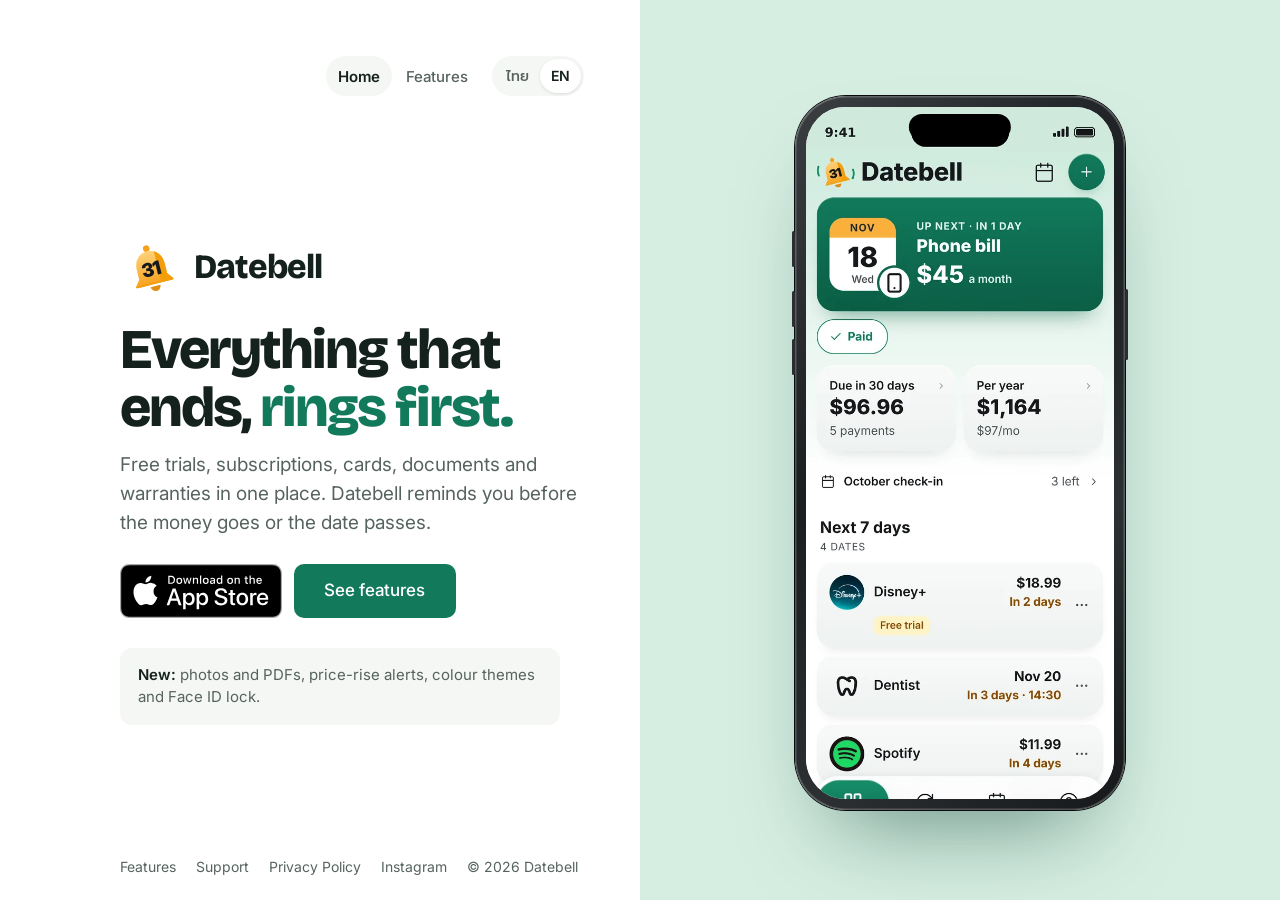
==== commit 6cca60b8: "Home: Bobby-like plain button and note, light panel, real iPhone frame, no overlay Co-Authored-By: C" ====
--- a/index.html
+++ b/index.html
@@ -39,9 +39,9 @@
         <p class="lede"><span data-l="th" lang="th">ทดลองฟรี ค่าสมาชิก บัตร เอกสาร และประกัน อยู่ในที่เดียว Datebell เตือนก่อนเงินถูกตัด และก่อนเลยวันสำคัญ</span><span data-l="en" lang="en">Free trials, subscriptions, cards, documents and warranties in one place. Datebell reminds you before the money goes or the date passes.</span></p>
         <div class="cta">
           <a class="badge store" href="https://apps.apple.com/app/id6821503223"><img class="badgeImg" src="img/badge-en.svg" alt="Download on the App Store" width="162" height="54"></a>
-          <a class="btn keepq" href="features.html"><span data-l="th" lang="th">ดูฟีเจอร์</span><span data-l="en" lang="en">See features</span><svg viewBox="0 0 16 16"><path d="M6 3l5 5-5 5"/></svg></a>
+          <a class="btn keepq" href="features.html"><span data-l="th" lang="th">ดูฟีเจอร์</span><span data-l="en" lang="en">See features</span></a>
         </div>
-        <a class="newbox keepq" href="features.html#new"><b class="tag"><span data-l="th" lang="th">ใหม่</span><span data-l="en" lang="en">New</span></b><span><span data-l="th" lang="th">แนบรูปและ PDF · เตือนเมื่อขึ้นราคา · ธีมสี · ล็อกด้วย Face ID</span><span data-l="en" lang="en">Photos &amp; PDFs · Price-rise alerts · Colour themes · Face ID lock</span></span><svg viewBox="0 0 16 16"><path d="M6 3l5 5-5 5"/></svg></a>
+        <a class="newbox keepq" href="features.html#new"><span data-l="th" lang="th"><b>ใหม่</b> แนบรูปและ PDF, เตือนเมื่อขึ้นราคา, ธีมสี และล็อกด้วย Face ID</span><span data-l="en" lang="en"><b>New:</b> photos and PDFs, price-rise alerts, colour themes and Face ID lock.</span></a>
       </div>
       <footer class="foot dfoot">
       <a class="keepq" href="features.html"><span data-l="th" lang="th">ฟีเจอร์</span><span data-l="en" lang="en">Features</span></a>
@@ -54,8 +54,7 @@
   </div>
   <div class="right" aria-hidden="true">
     <div class="stage">
-      <div class="ntf" id="ntf"><img src="img/icon-180.png" alt="" width="36" height="36"><div><b><span id="ntfTitle">Datebell</span><small id="ntfTime"></small></b><span id="ntfText"></span></div></div>
-      <div class="phone"><div class="scr" id="reel">
+      <div class="iphone"><span class="island"></span><div class="scr" id="reel">
         <img class="on" data-src="img/hero/{l}-home.webp" src="img/hero/th-home.webp" alt="" width="603" height="1311" fetchpriority="high">
         <img data-src="img/new/photos-item-{l}.webp" src="img/new/photos-item-th.webp" alt="" width="600" height="1304" decoding="async">
         <img data-src="img/hero/{l}-calendar.webp" src="img/hero/th-calendar.webp" alt="" width="603" height="1311" decoding="async">
--- a/css/site.css
+++ b/css/site.css
@@ -47,10 +47,9 @@
 .cta{display:flex;flex-wrap:wrap;align-items:center;gap:12px;margin-top:26px}
 .badge{display:inline-block;line-height:0;border-radius:12px;transition:transform .2s var(--ease)}
 .badge img{height:54px;width:auto}
-.btn{display:inline-flex;align-items:center;gap:8px;min-height:54px;padding:0 22px;border-radius:14px;background:var(--mint);color:var(--g);text-decoration:none;font:600 17px/1 var(--body);transition:background .2s,transform .2s var(--ease)}
-.btn svg{width:16px;height:16px;fill:none;stroke:currentColor;stroke-width:2.2;stroke-linecap:round;stroke-linejoin:round}
+.btn{display:inline-flex;align-items:center;justify-content:center;min-height:54px;min-width:162px;padding:0 24px;border-radius:10px;background:var(--g);color:#fff;text-decoration:none;font:500 17px/1 var(--body);letter-spacing:-.005em;transition:background .2s}
 .badge:active,.btn:active{transform:scale(.97)}
-@media (hover:hover){.btn:hover{background:#D9EDE4}.badge:hover{transform:translateY(-2px)}}
+@media (hover:hover){.btn:hover{background:var(--g-press)}.badge:hover{transform:translateY(-2px)}}
 
 /* phone */
 .phone{position:relative;width:min(280px,70vw);aspect-ratio:600/1300;border-radius:46px;padding:10px;background:#101614;box-shadow:0 40px 80px -30px rgba(7,61,45,.55),inset 0 0 0 1.5px rgba(255,255,255,.2),inset 0 0 0 3px #26302C}
@@ -80,14 +79,20 @@
 .logo{display:flex;align-items:center;gap:10px;margin-bottom:22px}
 .logo svg{width:64px;height:64px}
 .logo b{font:800 34px/1 var(--display);letter-spacing:-.03em}
-.newbox{display:flex;gap:12px;align-items:center;margin-top:28px;padding:14px 16px;border-radius:18px;background:var(--soft);color:var(--ink);text-decoration:none;max-width:440px;transition:background .2s}
-.newbox .tag{flex:none;font:700 12px/1 var(--body);color:#3A2600;background:var(--yellow);border-radius:999px;padding:6px 9px}
-.newbox span{flex:1;font-size:15px;line-height:1.4;color:var(--muted)}
-.newbox svg{flex:none;width:16px;height:16px;fill:none;stroke:var(--muted);stroke-width:2;stroke-linecap:round;stroke-linejoin:round}
-@media (hover:hover){.newbox:hover{background:#ECF0EC}}
-.home .right{position:relative;display:grid;place-items:center;padding:56px 20px;background:var(--g);overflow:hidden}
+.newbox{display:block;margin-top:30px;padding:16px 18px;border-radius:12px;background:var(--soft);color:var(--muted);text-decoration:none;max-width:440px;font-size:15px;line-height:1.5}
+.newbox b{color:var(--ink);font-weight:600}
+@media (hover:hover){.newbox:hover{color:var(--ink)}}
+.home .right{position:relative;display:grid;place-items:center;padding:56px 20px;background:#D6EEE2;overflow:hidden}
 .home .right .stage{position:relative;padding-top:6px}
-.home .right .copy{position:absolute;left:0;right:0;bottom:18px;text-align:center;font-size:13px;color:rgba(255,255,255,.7)}
+/* realistic iPhone: titanium edge, side buttons, Dynamic Island */
+.iphone{position:relative;width:min(300px,74vw);aspect-ratio:700/1516;border-radius:15.5%/7.2%;padding:3.4%;background:linear-gradient(135deg,#3B3F42,#1B1E20 40%,#2C3033 70%,#16181A);box-shadow:0 0 0 1px #0A0B0C,inset 0 0 0 1.5px rgba(255,255,255,.22),0 50px 90px -40px rgba(7,61,45,.55)}
+.iphone::before,.iphone::after{content:"";position:absolute;width:3px;border-radius:2px;background:#2A2E31}
+.iphone::before{left:-3px;top:19%;height:5%;box-shadow:0 calc(min(300px,74vw)*.2) 0 0 #2A2E31,0 calc(min(300px,74vw)*.36) 0 0 #2A2E31}
+.iphone::after{right:-3px;top:27%;height:10%}
+.iphone .scr{position:relative;width:100%;height:100%;border-radius:12.6%/5.9%;overflow:hidden;background:#fff}
+.iphone .scr img,.iphone .scr video{position:absolute;inset:0;width:100%;height:100%;object-fit:cover;object-position:top;opacity:0;transition:opacity .7s var(--ease)}
+.iphone .scr .on{opacity:1}
+.iphone .island{position:absolute;z-index:2;left:50%;top:2.6%;width:31%;height:3.6%;transform:translateX(-50%);border-radius:999px;background:#000}
 @media (min-width:960px){
   .home{grid-template-columns:1fr 1fr}
   .mfoot{display:none}.dfoot{display:flex}
@@ -95,6 +100,7 @@
   .intro{padding:40px 0}
   .home .right{padding:40px}
   .phone{width:300px}
+  .iphone{width:330px}
 }
 
 /* ---------- features page ---------- */
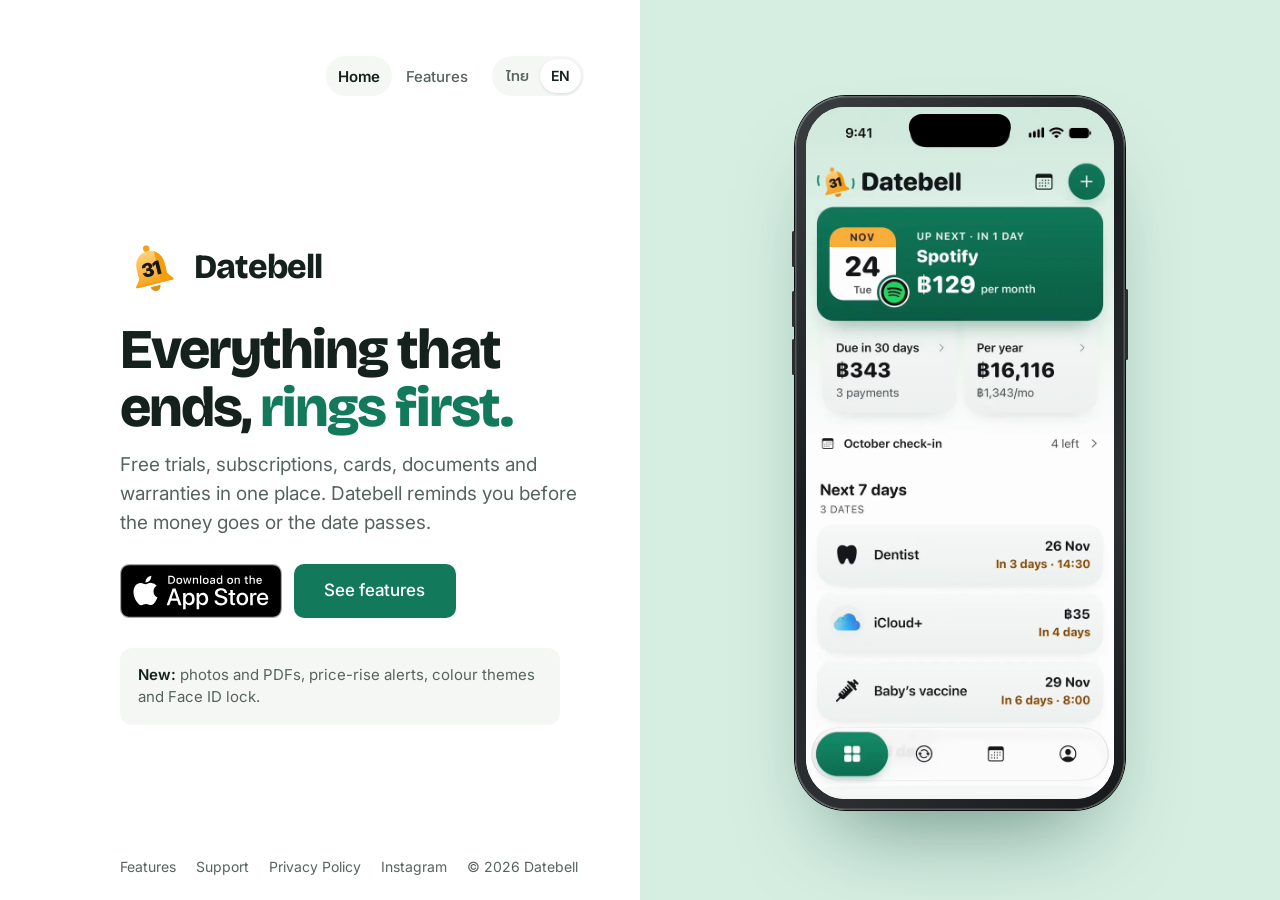
==== commit 8b5f3bde: "Features page: every feature with real app screens and explaining marks; smoother home video without" ====
--- a/index.html
+++ b/index.html
@@ -55,11 +55,8 @@
   <div class="right" aria-hidden="true">
     <div class="stage">
       <div class="iphone"><span class="island"></span><div class="scr" id="reel">
-        <img class="on" data-src="img/hero/{l}-home.webp" src="img/hero/th-home.webp" alt="" width="603" height="1311" fetchpriority="high">
-        <img data-src="img/new/photos-item-{l}.webp" src="img/new/photos-item-th.webp" alt="" width="600" height="1304" decoding="async">
-        <img data-src="img/hero/{l}-calendar.webp" src="img/hero/th-calendar.webp" alt="" width="603" height="1311" decoding="async">
-        <img data-src="img/new/theme-lemon-{l}.webp" src="img/new/theme-lemon-th.webp" alt="" width="600" height="1298" decoding="async">
-        <img data-src="img/hero/{l}-dark.webp" src="img/hero/th-dark.webp" alt="" width="603" height="1311" decoding="async">
+        <img class="on" data-src="video/walkthrough-{l}.webp" src="video/walkthrough-th.webp" alt="" width="700" height="1522" fetchpriority="high">
+        <video id="walk" muted playsinline loop autoplay preload="auto" width="700" height="1522"></video>
       </div></div>
     </div>
   </div>
--- a/css/site.css
+++ b/css/site.css
@@ -111,16 +111,55 @@
 html[lang="th"] .sec>.wrap>.k{letter-spacing:0;text-transform:none;font-size:14px}
 .new-tag{display:inline-block;font:700 12px/1 var(--body);color:#3A2600;background:var(--yellow);border-radius:999px;padding:6px 9px;margin-bottom:12px}
 /* showcase rows */
+.chap{display:flex;flex-wrap:wrap;gap:8px;margin-top:18px}
+.chap a{display:inline-flex;align-items:center;min-height:40px;padding:0 14px;border-radius:999px;background:var(--soft);color:var(--ink);text-decoration:none;font:500 15px/1 var(--body)}
+.sec{scroll-margin-top:12px}
+.sec h2.chh{font-size:clamp(28px,5vw,40px);margin:0 0 6px;padding-top:10px}
 .row{display:grid;gap:22px;align-items:center;padding:26px 0}
 .row+.row{border-top:1px solid var(--line)}
 .row p{margin:0;color:var(--muted);max-width:30em}
-.vis{position:relative;border-radius:28px;background:var(--soft);min-height:340px;overflow:hidden;display:flex;justify-content:center;align-items:flex-end;padding:30px 20px 0}
-.vis .phone{width:min(230px,60vw);border-radius:40px 40px 0 0;padding:9px 9px 0;margin-bottom:-34%;box-shadow:0 -10px 40px -18px rgba(7,61,45,.4),inset 0 0 0 1.5px rgba(255,255,255,.2),inset 0 0 0 3px #26302C}
-.vis .phone .scr{border-radius:31px 31px 0 0}
-.vis .phone .scr img{opacity:1}
-.vis .phone .scr.stack img{opacity:0}
-.vis .phone .scr.stack img.on{opacity:1}
-.vis.center{align-items:center;padding:28px 18px}
+.vis{position:relative;border-radius:28px;background:var(--soft);height:390px;overflow:hidden}
+.vis .phone{position:absolute;left:50%;top:34px;width:230px;margin-left:-115px;aspect-ratio:auto;border-radius:40px;padding:9px;box-shadow:0 20px 50px -24px rgba(7,61,45,.45),inset 0 0 0 1.5px rgba(255,255,255,.2),inset 0 0 0 3px #26302C}
+.vis .phone .scr{border-radius:31px;aspect-ratio:700/1522;height:auto}
+.vis .phone .scr img{position:static;display:block;width:100%;height:auto;opacity:1}
+.vis .phone.top{top:auto;bottom:34px}
+.vis.center{display:flex;align-items:center;justify-content:center;padding:28px 18px;height:auto;min-height:390px}
+/* explain marks */
+.ring{position:absolute;left:var(--x);top:var(--y);width:var(--w);height:var(--h);border-radius:14px;box-shadow:0 0 0 3px var(--yellow),0 0 0 9px rgba(251,176,59,.22);opacity:0;transform:scale(1.08);transition:opacity .5s var(--ease) calc(var(--d) + .3s),transform .6s var(--ease) calc(var(--d) + .3s);pointer-events:none}
+.tip{position:absolute;left:var(--x);top:var(--y);transform:translate(-50%,-40%);white-space:nowrap;font:600 13px/1 var(--body);color:#fff;background:#16231E;border-radius:999px;padding:8px 11px;box-shadow:0 8px 20px -10px rgba(0,0,0,.5);opacity:0;transition:opacity .45s var(--ease) calc(var(--d) + .5s),transform .55s var(--ease) calc(var(--d) + .5s);z-index:2}
+.in .ring{opacity:1;transform:none}
+.in .tip{opacity:1;transform:translate(-50%,-55%)}
+.ntf2{position:absolute;left:50%;top:70px;width:min(330px,86%);transform:translate(-50%,-14px);display:flex;gap:10px;align-items:flex-start;padding:12px 13px;border-radius:20px;background:rgba(255,255,255,.86);-webkit-backdrop-filter:blur(18px) saturate(1.6);backdrop-filter:blur(18px) saturate(1.6);box-shadow:0 18px 40px -18px rgba(7,61,45,.55);opacity:0;transition:opacity .5s var(--ease) .6s,transform .7s var(--ease) .6s;z-index:2}
+.in .ntf2{opacity:1;transform:translate(-50%,0)}
+.ntf2 img{width:36px;height:36px;border-radius:9px;flex:none}
+.ntf2 div{min-width:0;line-height:1.3;color:#16181B}
+.ntf2 b{display:flex;justify-content:space-between;gap:8px;font:600 14px/1.3 var(--body)}
+.ntf2 b small{font-weight:400;font-size:12px;color:#5F6A65}
+.ntf2 .t{display:block;font:600 14px/1.3 var(--body)}
+.ntf2 .d{display:block;font-size:13.5px;color:#2B302E}
+.photo{position:absolute;right:8%;bottom:26px;width:118px;padding:6px 6px 18px;background:#fff;border-radius:6px;box-shadow:0 18px 34px -16px rgba(0,0,0,.45);transform:rotate(8deg) translateY(30px);opacity:0;transition:opacity .5s var(--ease) .7s,transform .7s var(--ease) .7s;z-index:2}
+.photo img{display:block;width:100%;height:auto;border-radius:3px}
+.in .photo{opacity:1;transform:rotate(6deg)}
+.pills{display:flex;flex-wrap:wrap;gap:6px;margin-top:16px}
+.pills i{font:600 14px/1 var(--body);font-style:normal;white-space:nowrap;padding:10px 13px;border-radius:999px;background:var(--soft);color:var(--g)}
+.vis.dark{background:linear-gradient(110deg,var(--soft) 0 50%,#2A2321 50% 100%)}
+.two .phone{width:196px;margin-left:0}
+.two .phone.a{left:calc(50% - 206px);top:34px}
+.two .phone.b{left:calc(50% + 10px)}
+.frow{position:absolute;left:50%;top:84px;width:min(330px,86%);transform:translate(-50%,-16px);border-radius:18px;overflow:hidden;background:#fff;box-shadow:0 18px 40px -18px rgba(0,0,0,.55);opacity:0;transition:opacity .5s var(--ease) .6s,transform .7s var(--ease) .6s;z-index:2}
+.frow img{display:block;width:100%;height:auto}
+.in .frow{opacity:1;transform:translate(-50%,0)}
+.more{padding-top:30px}
+.more h3{font-size:15px;font-family:var(--body);font-weight:600;color:var(--muted);letter-spacing:0;margin:0 0 6px}
+@media (min-width:860px){.more .list{display:grid;grid-template-columns:1fr 1fr;column-gap:40px}}
+@media (max-width:420px){
+  .vis{height:360px}
+  .two .phone{width:160px}
+  .two .phone.a{left:calc(50% - 168px)}
+  .two .phone.b{left:calc(50% + 8px)}
+  .pills i{padding:8px 9px;font-size:12px}
+  .photo{width:88px;right:3%;bottom:12px}
+}
 /* price card */
 .pc-wrap{width:100%;max-width:360px;display:grid;gap:10px}
 .pn{display:flex;gap:10px;align-items:center;padding:10px 12px;border-radius:18px;background:#fff;box-shadow:0 10px 30px -18px rgba(7,61,45,.45)}
@@ -171,7 +210,10 @@
   .ph-head{padding:64px 0 24px}
   .row{grid-template-columns:5fr 6fr;gap:56px;padding:40px 0}
   .row.flip>.txt{order:2}
-  .vis{min-height:400px}
+  .vis{height:440px}
+  .vis .phone{width:250px;margin-left:-125px}
+  .two .phone{width:210px;margin-left:0}
+  .two .phone.a{left:calc(50% - 220px)}
   .groups{grid-template-columns:repeat(3,1fr);gap:40px}
 }
 
@@ -181,7 +223,8 @@
 @media (prefers-reduced-motion:reduce){
   html{scroll-behavior:auto}
   .js .rv{opacity:1;transform:none;transition:none}
-  .phone .scr img,.ntf,.pc-n .old::after,.pc-n .nw,.pc-n .yr,.vis.theme{transition:none}
+  .phone .scr img,.ntf,.pc-n .old::after,.pc-n .nw,.pc-n .yr,.vis.theme,.ring,.tip,.ntf2,.photo,.pills,.frow{transition:none}
+  .ring,.tip,.ntf2,.photo,.pills,.frow{opacity:1}
   .pc-n .old::after{transform:none}.pc-n .nw,.pc-n .yr{transform:none;opacity:1}
 }
 .wrap.foot{padding-left:20px;padding-right:20px}
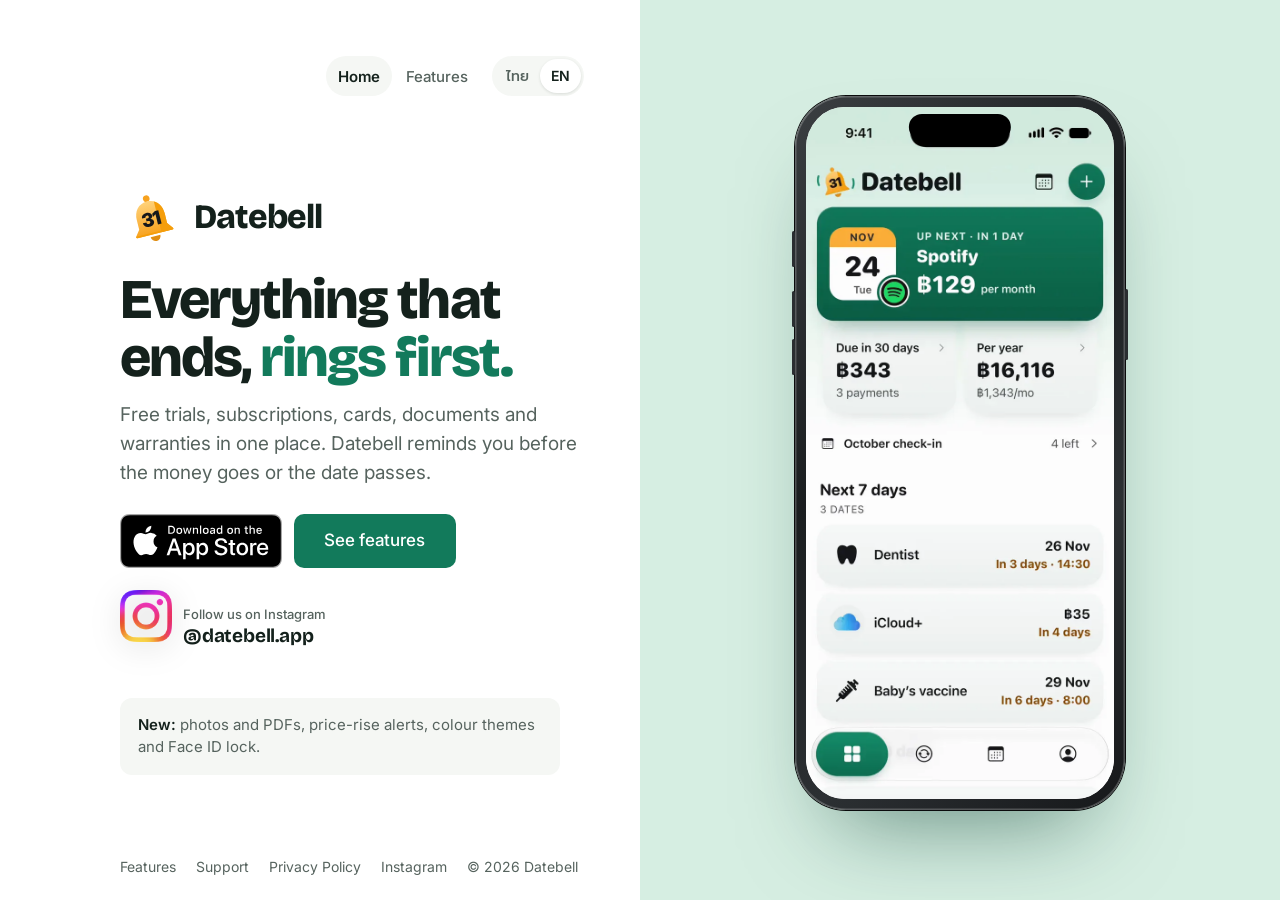
==== commit 58da943a: "Bring back the Follow us on Instagram button (home + features) Same design Nett approved on 19 Nov (" ====
--- a/index.html
+++ b/index.html
@@ -41,7 +41,8 @@
           <a class="badge store" href="https://apps.apple.com/app/id6821503223"><img class="badgeImg" src="img/badge-en.svg" alt="Download on the App Store" width="162" height="54"></a>
           <a class="btn keepq" href="features.html"><span data-l="th" lang="th">ดูฟีเจอร์</span><span data-l="en" lang="en">See features</span></a>
         </div>
-        <a class="newbox keepq" href="features.html#new"><span data-l="th" lang="th"><b>ใหม่</b> แนบรูปและ PDF, เตือนเมื่อขึ้นราคา, ธีมสี และล็อกด้วย Face ID</span><span data-l="en" lang="en"><b>New:</b> photos and PDFs, price-rise alerts, colour themes and Face ID lock.</span></a>
+        <a class="igb" href="https://www.instagram.com/datebell.app/" target="_blank" rel="noopener"><span class="logo"><img src="img/instagram-glyph.webp" alt="" width="52" height="52"></span><span class="t"><small><span data-l="th" lang="th">ติดตามเราบน Instagram</span><span data-l="en" lang="en">Follow us on Instagram</span></small><b>@datebell.app</b></span></a>
+        <a class="newbox keepq" href="features.html"><span data-l="th" lang="th"><b>ใหม่</b> แนบรูปและ PDF, เตือนเมื่อขึ้นราคา, ธีมสี และล็อกด้วย Face ID</span><span data-l="en" lang="en"><b>New:</b> photos and PDFs, price-rise alerts, colour themes and Face ID lock.</span></a>
       </div>
       <footer class="foot dfoot">
       <a class="keepq" href="features.html"><span data-l="th" lang="th">ฟีเจอร์</span><span data-l="en" lang="en">Features</span></a>
--- a/css/site.css
+++ b/css/site.css
@@ -228,3 +228,15 @@
   .pc-n .old::after{transform:none}.pc-n .nw,.pc-n .yr{transform:none;opacity:1}
 }
 .wrap.foot{padding-left:20px;padding-right:20px}
+
+/* Instagram follow (Nett 19 Nov: colour glyph + "Follow us on Instagram" + handle, all tappable) */
+.igb{display:inline-flex;align-items:center;gap:11px;min-height:56px;padding:4px 10px 4px 0;border-radius:16px;color:var(--ink);text-decoration:none;line-height:1;transition:transform .2s var(--ease)}
+.igb:active{transform:scale(.97)}
+.igb .logo{flex:0 0 auto;display:grid;place-items:center;filter:drop-shadow(0 6px 14px rgba(0,0,0,.18))}
+.igb .logo img{width:52px;height:52px}
+.igb .t{display:flex;flex-direction:column;gap:5px;text-align:left}
+.igb small{font:500 13px/1 var(--body);color:var(--muted)}
+.igb b{font:700 19px/1 var(--display);letter-spacing:-.01em}
+.home .igb{margin-top:18px}
+.end .igb{margin-top:6px}
+@media (hover:hover){.igb:hover{transform:translateY(-2px)}}
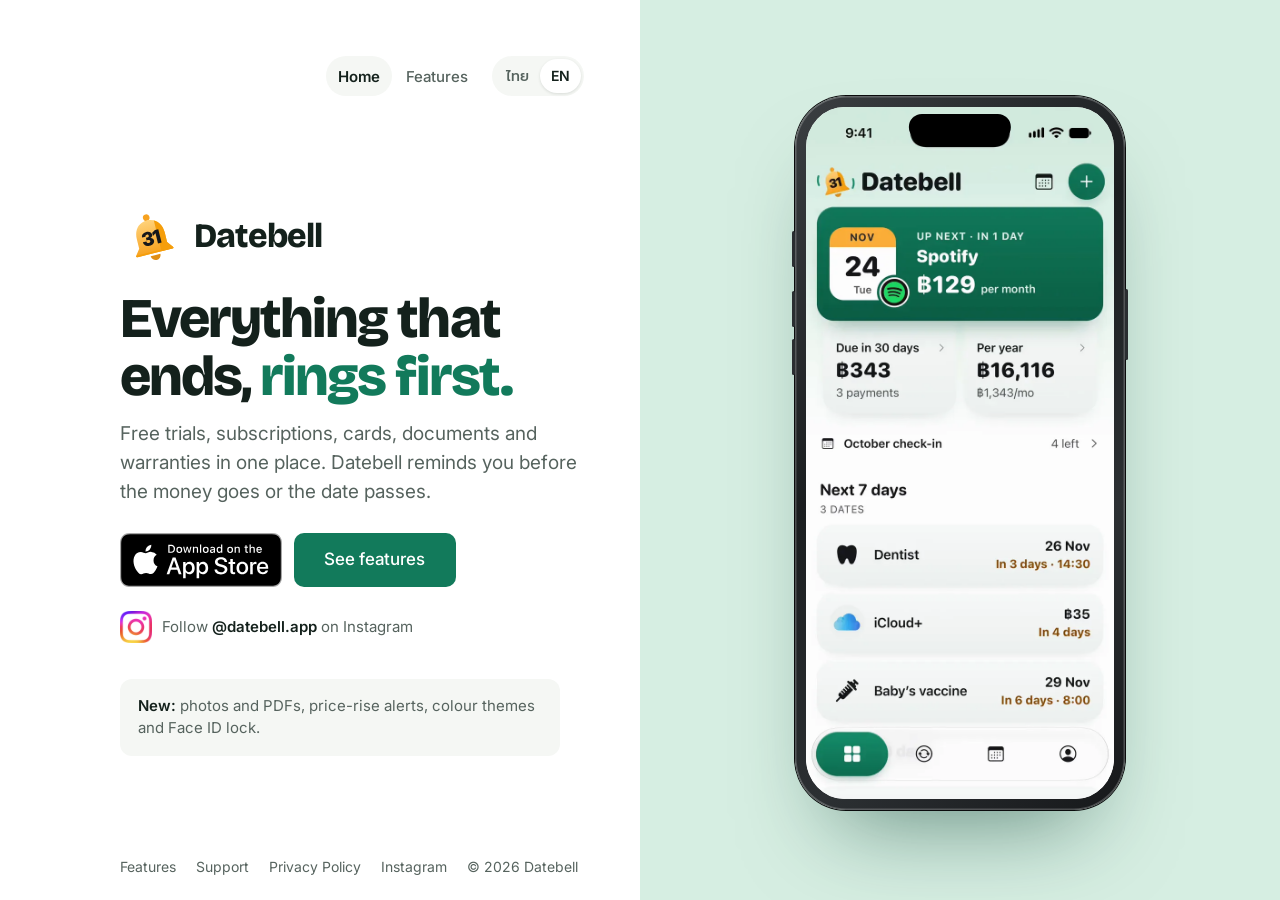
==== commit 1e1fd1ab: "Instagram button: quieter one-line style (option B) Co-Authored-By: Claude Opus 5.5 <noreply@anthrop" ====
--- a/index.html
+++ b/index.html
@@ -41,7 +41,7 @@
           <a class="badge store" href="https://apps.apple.com/app/id6821503223"><img class="badgeImg" src="img/badge-en.svg" alt="Download on the App Store" width="162" height="54"></a>
           <a class="btn keepq" href="features.html"><span data-l="th" lang="th">ดูฟีเจอร์</span><span data-l="en" lang="en">See features</span></a>
         </div>
-        <a class="igb" href="https://www.instagram.com/datebell.app/" target="_blank" rel="noopener"><span class="logo"><img src="img/instagram-glyph.webp" alt="" width="52" height="52"></span><span class="t"><small><span data-l="th" lang="th">ติดตามเราบน Instagram</span><span data-l="en" lang="en">Follow us on Instagram</span></small><b>@datebell.app</b></span></a>
+        <a class="igb" href="https://www.instagram.com/datebell.app/" target="_blank" rel="noopener"><img src="img/instagram-glyph.webp" alt="" width="32" height="32"><span><span data-l="th" lang="th">ติดตาม <b>@datebell.app</b> บน Instagram</span><span data-l="en" lang="en">Follow <b>@datebell.app</b> on Instagram</span></span></a>
         <a class="newbox keepq" href="features.html"><span data-l="th" lang="th"><b>ใหม่</b> แนบรูปและ PDF, เตือนเมื่อขึ้นราคา, ธีมสี และล็อกด้วย Face ID</span><span data-l="en" lang="en"><b>New:</b> photos and PDFs, price-rise alerts, colour themes and Face ID lock.</span></a>
       </div>
       <footer class="foot dfoot">
--- a/css/site.css
+++ b/css/site.css
@@ -230,13 +230,10 @@
 .wrap.foot{padding-left:20px;padding-right:20px}
 
 /* Instagram follow (Nett 19 Nov: colour glyph + "Follow us on Instagram" + handle, all tappable) */
-.igb{display:inline-flex;align-items:center;gap:11px;min-height:56px;padding:4px 10px 4px 0;border-radius:16px;color:var(--ink);text-decoration:none;line-height:1;transition:transform .2s var(--ease)}
+.igb{display:inline-flex;align-items:center;gap:10px;min-height:44px;align-self:flex-start;color:var(--muted);text-decoration:none;font:400 15px/1.3 var(--body);transition:transform .2s var(--ease)}
 .igb:active{transform:scale(.97)}
-.igb .logo{flex:0 0 auto;display:grid;place-items:center;filter:drop-shadow(0 6px 14px rgba(0,0,0,.18))}
-.igb .logo img{width:52px;height:52px}
-.igb .t{display:flex;flex-direction:column;gap:5px;text-align:left}
-.igb small{font:500 13px/1 var(--body);color:var(--muted)}
-.igb b{font:700 19px/1 var(--display);letter-spacing:-.01em}
+.igb img{width:32px;height:32px;flex:none}
+.igb b{color:var(--ink);font-weight:600}
 .home .igb{margin-top:18px}
-.end .igb{margin-top:6px}
+.end .igb{margin-top:4px}
 @media (hover:hover){.igb:hover{transform:translateY(-2px)}}
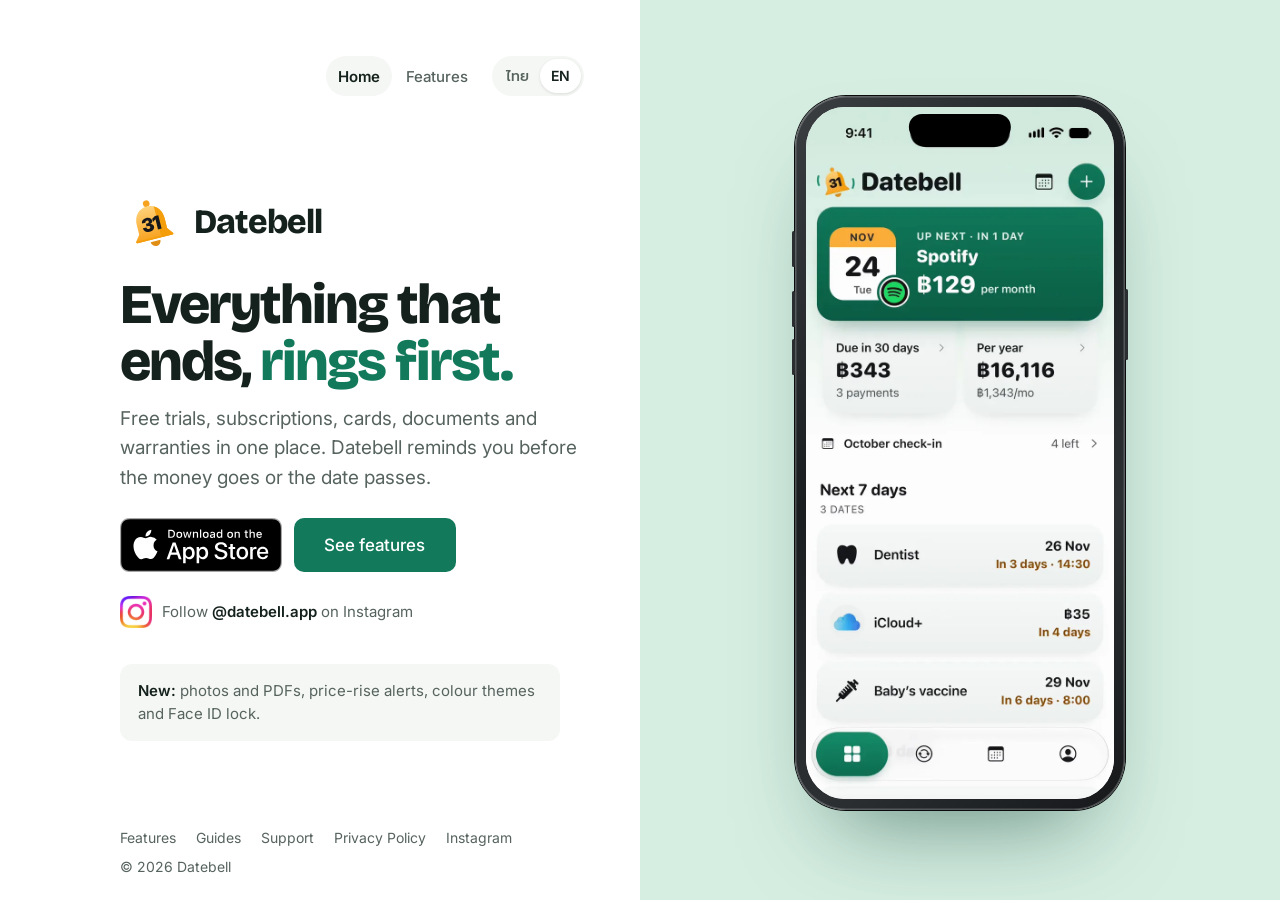
==== commit f8f7cd6b: "Guides: free trial reminder and subscription renewals (EN + TH), sitemap, robots (screens pending) C" ====
--- a/index.html
+++ b/index.html
@@ -46,6 +46,7 @@
       </div>
       <footer class="foot dfoot">
       <a class="keepq" href="features.html"><span data-l="th" lang="th">ฟีเจอร์</span><span data-l="en" lang="en">Features</span></a>
+      <a href="help/" data-l="en" lang="en">Guides</a><a href="help/th/" data-l="th" lang="th">คู่มือ</a>
       <a href="support.html"><span data-l="th" lang="th">ช่วยเหลือและติดต่อ</span><span data-l="en" lang="en">Support</span></a>
       <a href="privacy.html"><span data-l="th" lang="th">นโยบายความเป็นส่วนตัว</span><span data-l="en" lang="en">Privacy Policy</span></a>
       <a href="https://www.instagram.com/datebell.app/" target="_blank" rel="noopener">Instagram</a>
@@ -64,6 +65,7 @@
 </main>
 <footer class="foot mfoot wrap">
       <a class="keepq" href="features.html"><span data-l="th" lang="th">ฟีเจอร์</span><span data-l="en" lang="en">Features</span></a>
+      <a href="help/" data-l="en" lang="en">Guides</a><a href="help/th/" data-l="th" lang="th">คู่มือ</a>
       <a href="support.html"><span data-l="th" lang="th">ช่วยเหลือและติดต่อ</span><span data-l="en" lang="en">Support</span></a>
       <a href="privacy.html"><span data-l="th" lang="th">นโยบายความเป็นส่วนตัว</span><span data-l="en" lang="en">Privacy Policy</span></a>
       <a href="https://www.instagram.com/datebell.app/" target="_blank" rel="noopener">Instagram</a>
--- a/css/site.css
+++ b/css/site.css
@@ -237,3 +237,40 @@
 .home .igb{margin-top:18px}
 .end .igb{margin-top:4px}
 @media (hover:hover){.igb:hover{transform:translateY(-2px)}}
+
+/* ---------- guides (help/): one language per page, 25 Nov 2026 ---------- */
+.lang a{display:inline-flex;align-items:center;font:500 14px/1 var(--body);color:var(--muted);text-decoration:none;padding:0 11px;min-height:34px;border-radius:999px}
+.lang a[aria-current]{background:#fff;color:var(--ink);font-weight:600;box-shadow:0 1px 3px rgba(20,33,28,.12)}
+.g-head{padding-top:30px;padding-bottom:6px}
+.g-head h1{font-size:clamp(32px,8vw,50px);max-width:16em}
+html[lang="th"] .g-head h1{font-size:clamp(28px,7.4vw,44px)}
+.crumb{margin-bottom:14px;font-size:15px}
+.crumb a{color:var(--muted);text-decoration:none}
+.crumb a::before{content:"‹ "}
+.answer{max-width:40em;margin-top:10px;padding:18px 20px;border-radius:16px;background:var(--soft)}
+.answer b{display:block;font:600 13px/1 var(--body);letter-spacing:.06em;text-transform:uppercase;color:var(--muted);margin-bottom:8px}
+html[lang="th"] .answer b{letter-spacing:0;text-transform:none;font-size:14px}
+.answer p{margin:0}
+.g-steps{list-style:none;margin:0;padding:0}
+.g-n{display:inline-block;font:700 13px/1 var(--body);color:#fff;background:var(--g);border-radius:999px;padding:7px 11px;margin-bottom:12px}
+.guide .row h2{font-size:clamp(24px,5.6vw,32px)}
+.guide .row p b{color:var(--ink);font-weight:600}
+.guide .vis .phone .scr img{opacity:1}
+.guide .vis .ntf2{top:56px}
+.g-extra{max-width:40em;padding:28px 0 4px;border-top:1px solid var(--line)}
+.g-extra h2{font-size:clamp(22px,5vw,28px)}
+.g-extra p{margin:0;color:var(--muted)}
+.g-extra p b{color:var(--ink);font-weight:600}
+.g-more{padding-top:34px}
+.g-more h3{font:600 15px/1.3 var(--body);color:var(--muted);margin:0 0 10px}
+.g-cards{list-style:none;margin:0;padding:0;display:grid;gap:12px}
+.g-cards a{display:block;height:100%;padding:18px 20px;border-radius:16px;background:var(--soft);color:var(--ink);text-decoration:none;transition:transform .2s var(--ease)}
+.g-cards b{display:block;font:600 17px/1.35 var(--body)}
+.g-cards span{display:block;color:var(--muted);font-size:15px;line-height:1.45;margin-top:4px}
+.g-cards.big b{font:800 22px/1.2 var(--display);letter-spacing:-.02em}
+html[lang="th"] .g-cards.big b{font-family:"Prompt",var(--display);font-weight:600;letter-spacing:0;line-height:1.35}
+@media (hover:hover){.g-cards a:hover{transform:translateY(-2px)}}
+@media (min-width:860px){.g-cards{grid-template-columns:repeat(2,1fr)}.g-head{padding-top:56px}}
+.row p.g-link{margin-top:12px;font:600 15px/1.4 var(--body)}
+.g-link a{text-decoration:none}
+@media (hover:hover){.g-link a:hover{text-decoration:underline}}
